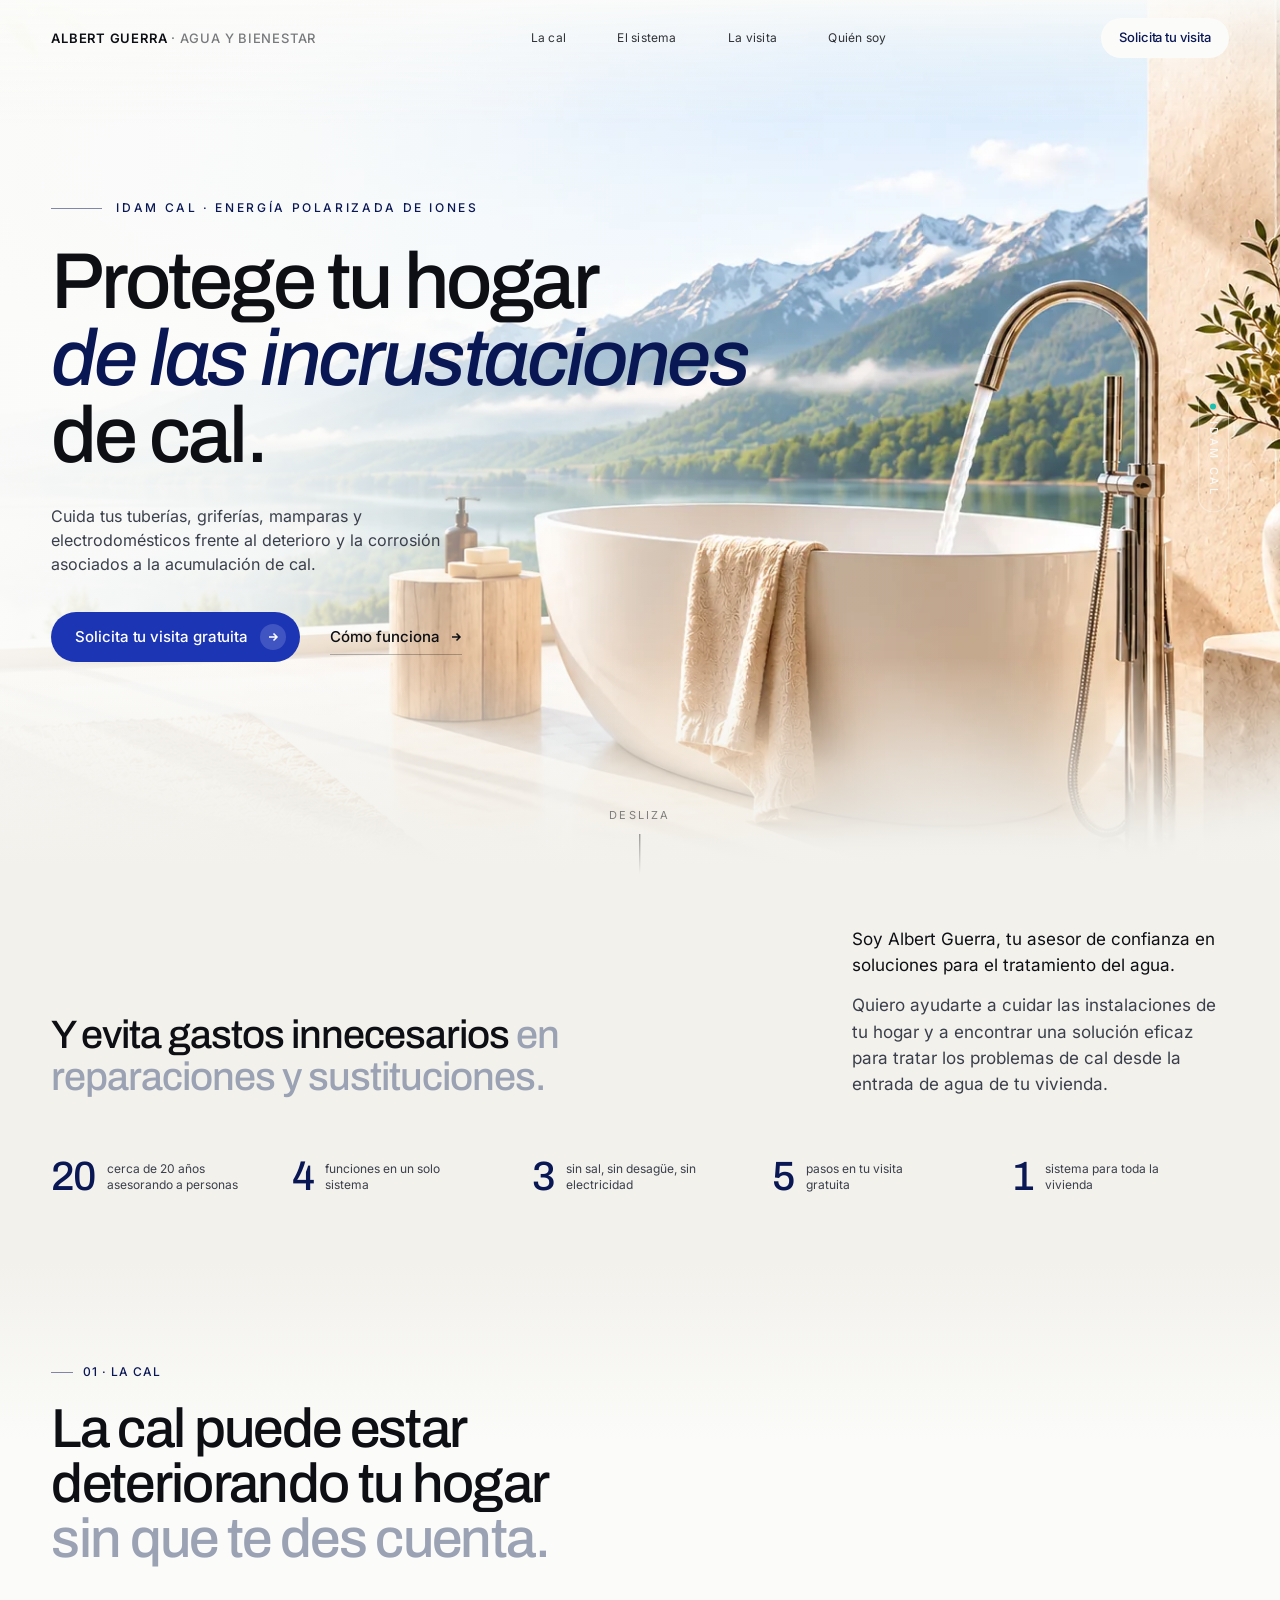
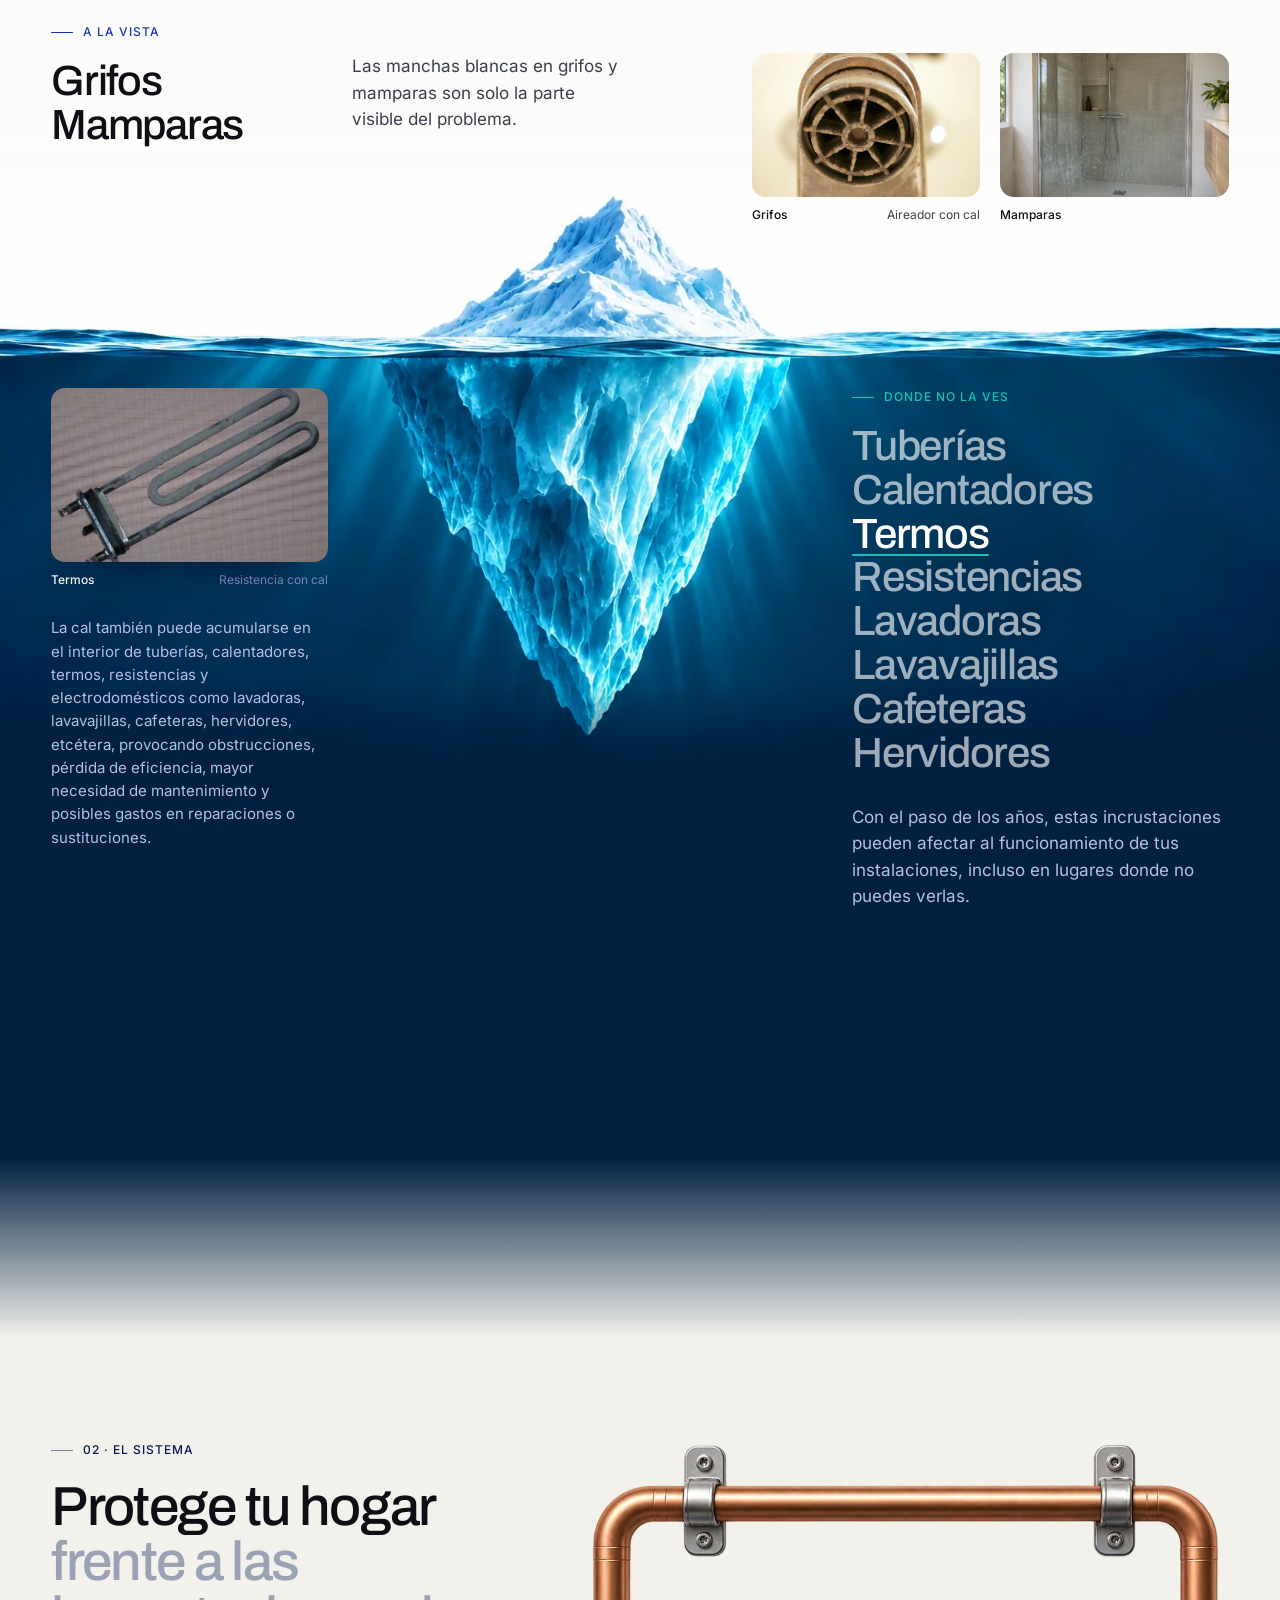
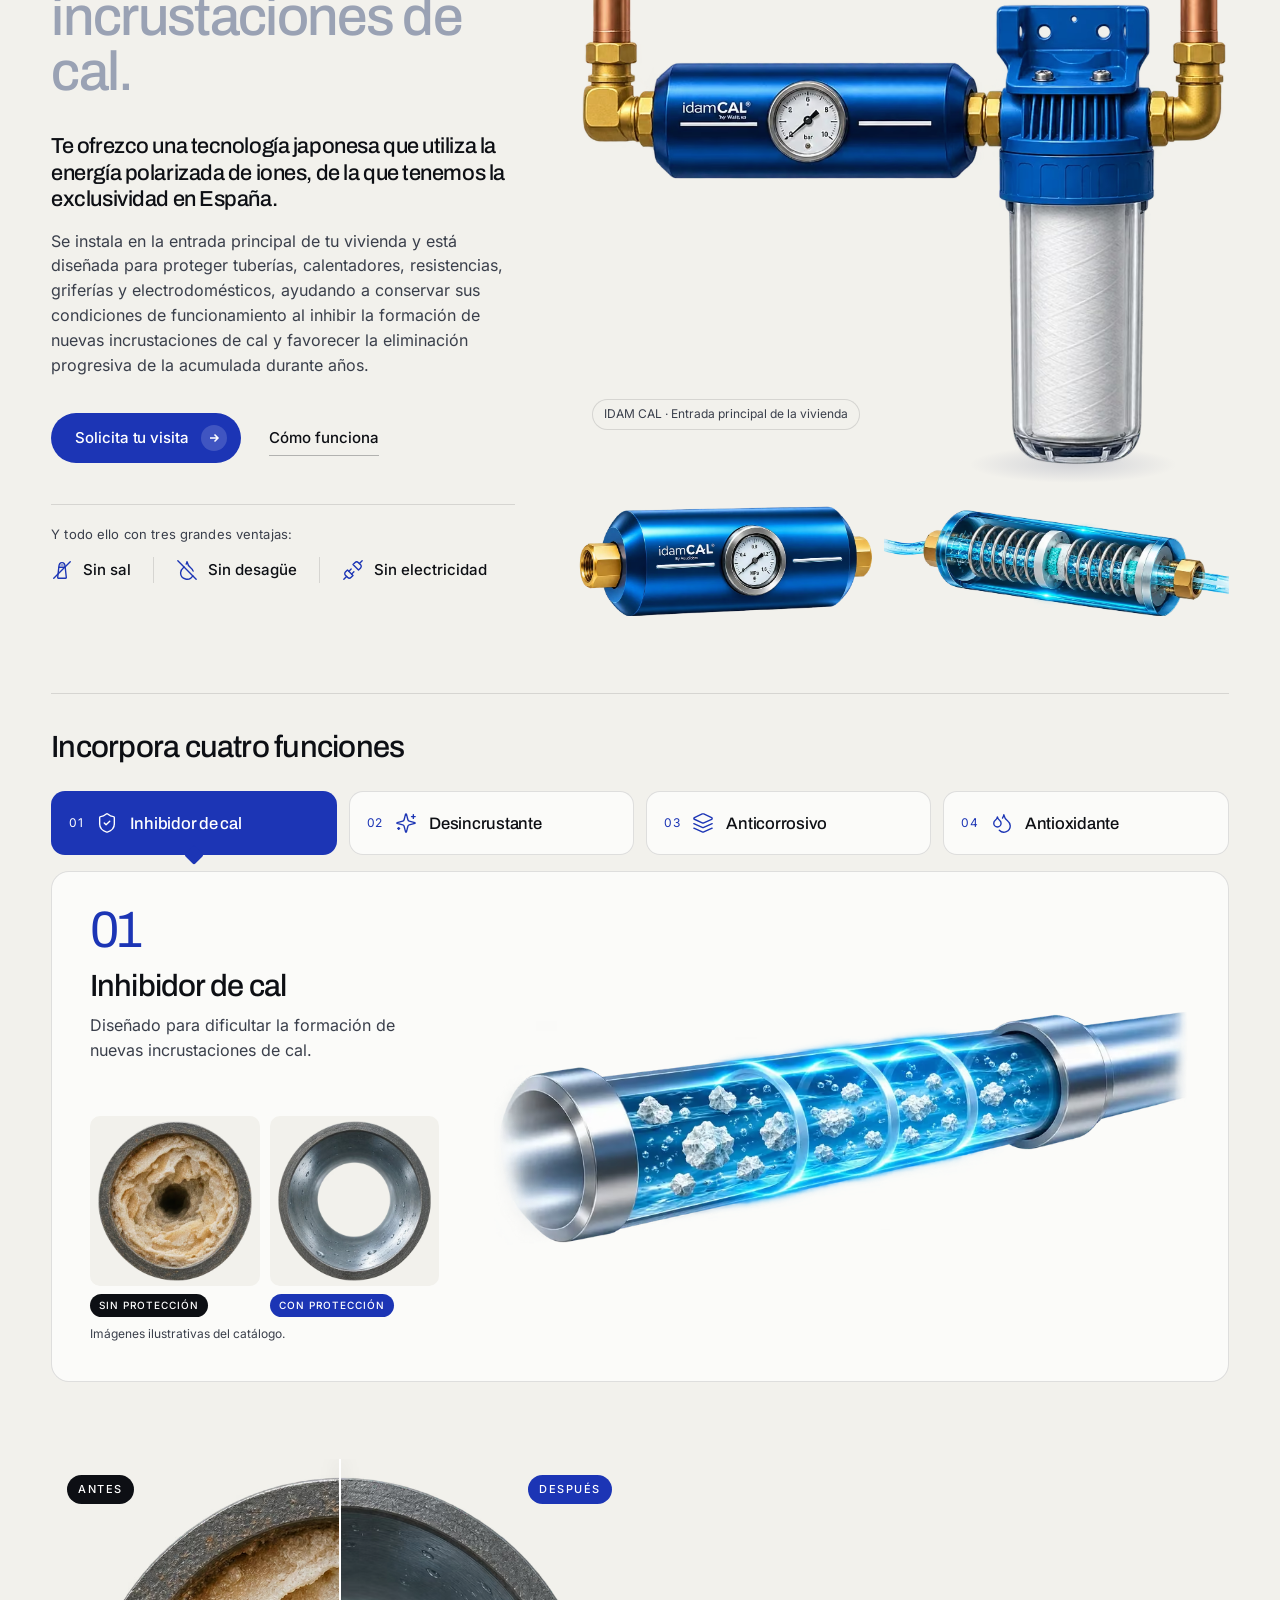
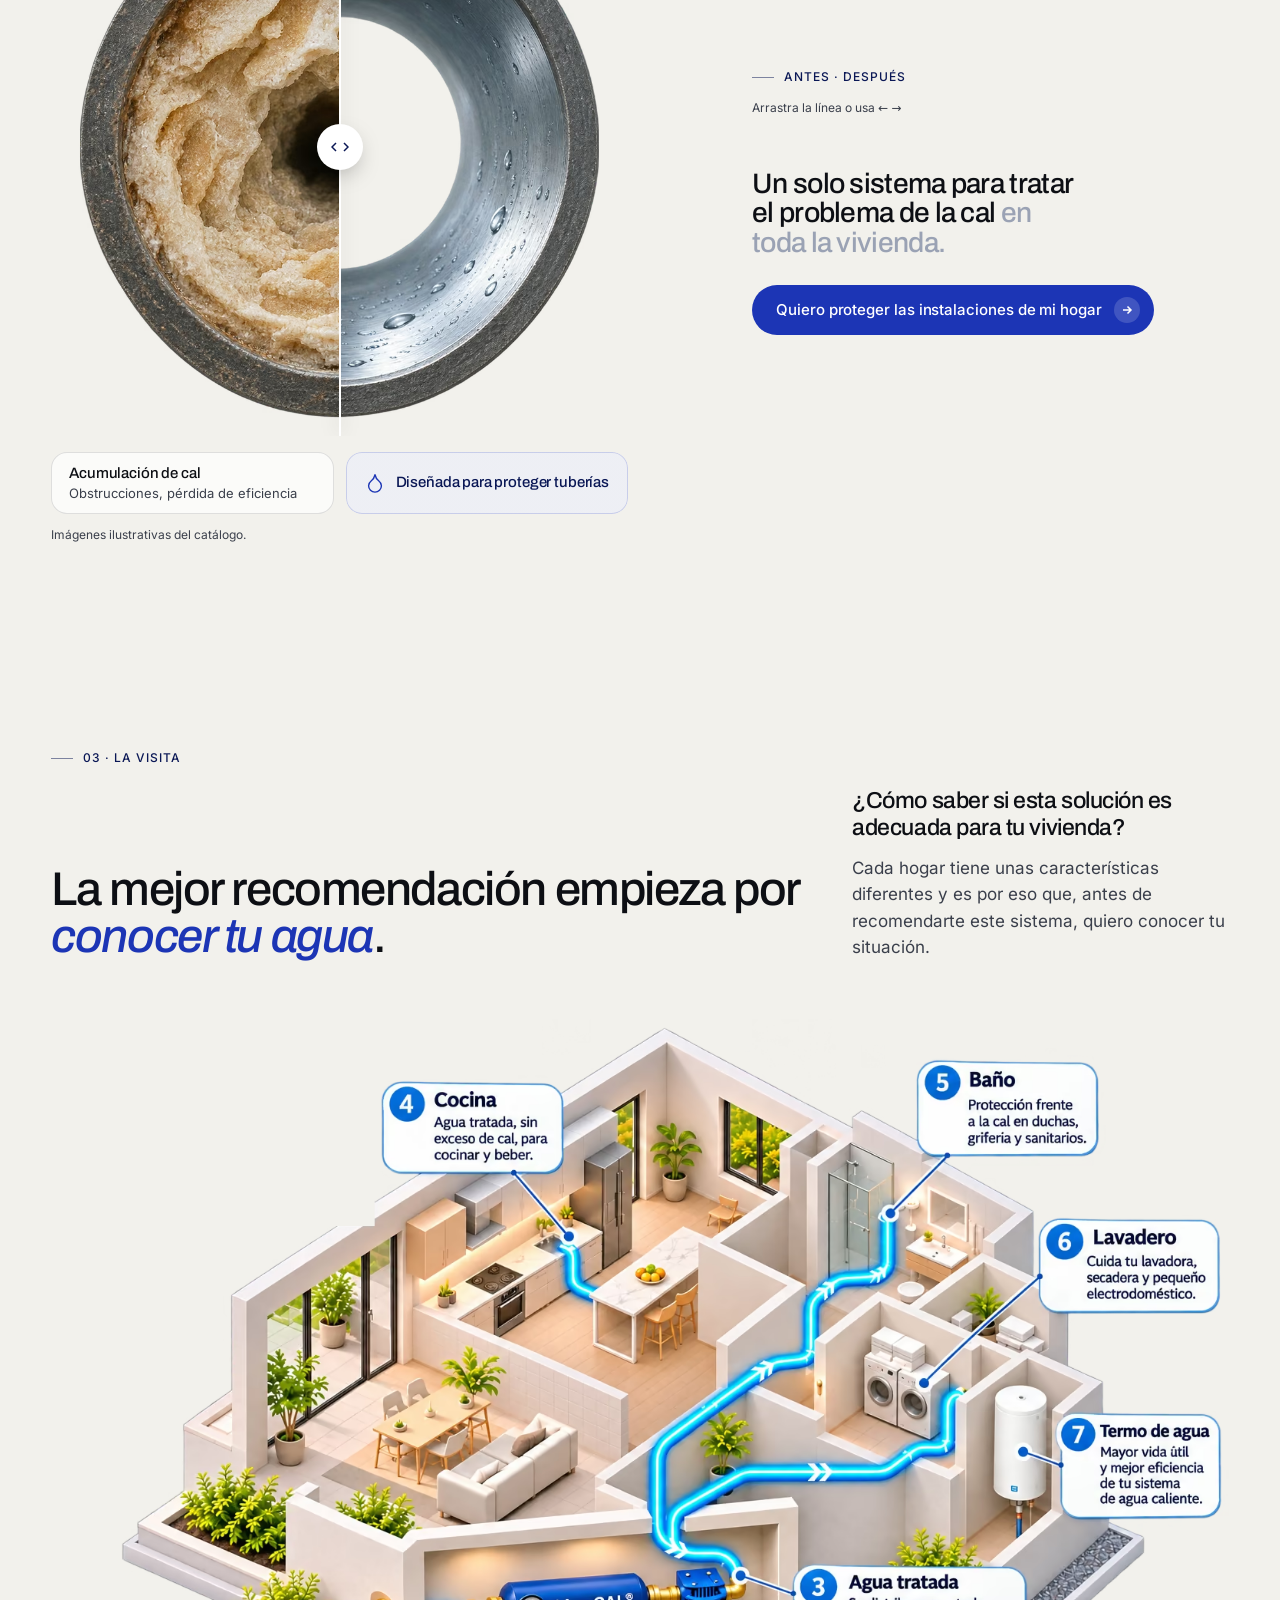
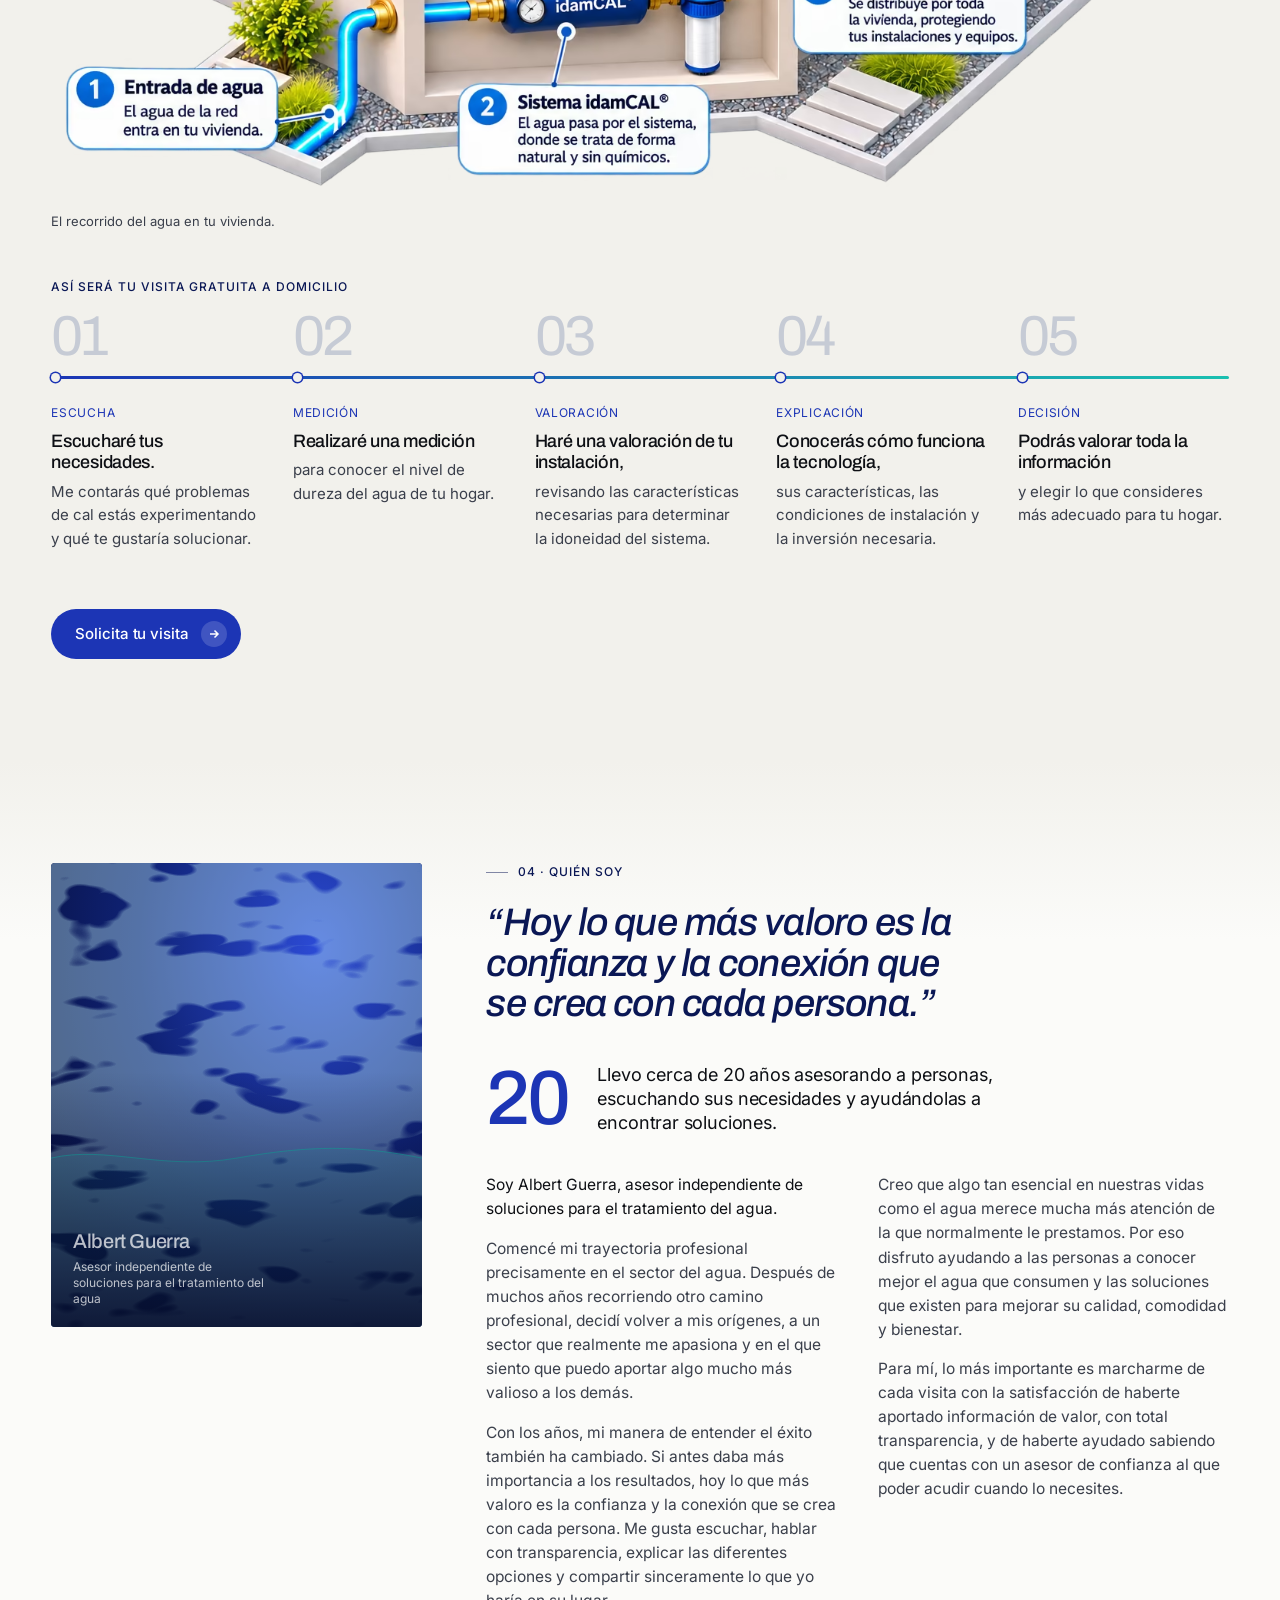
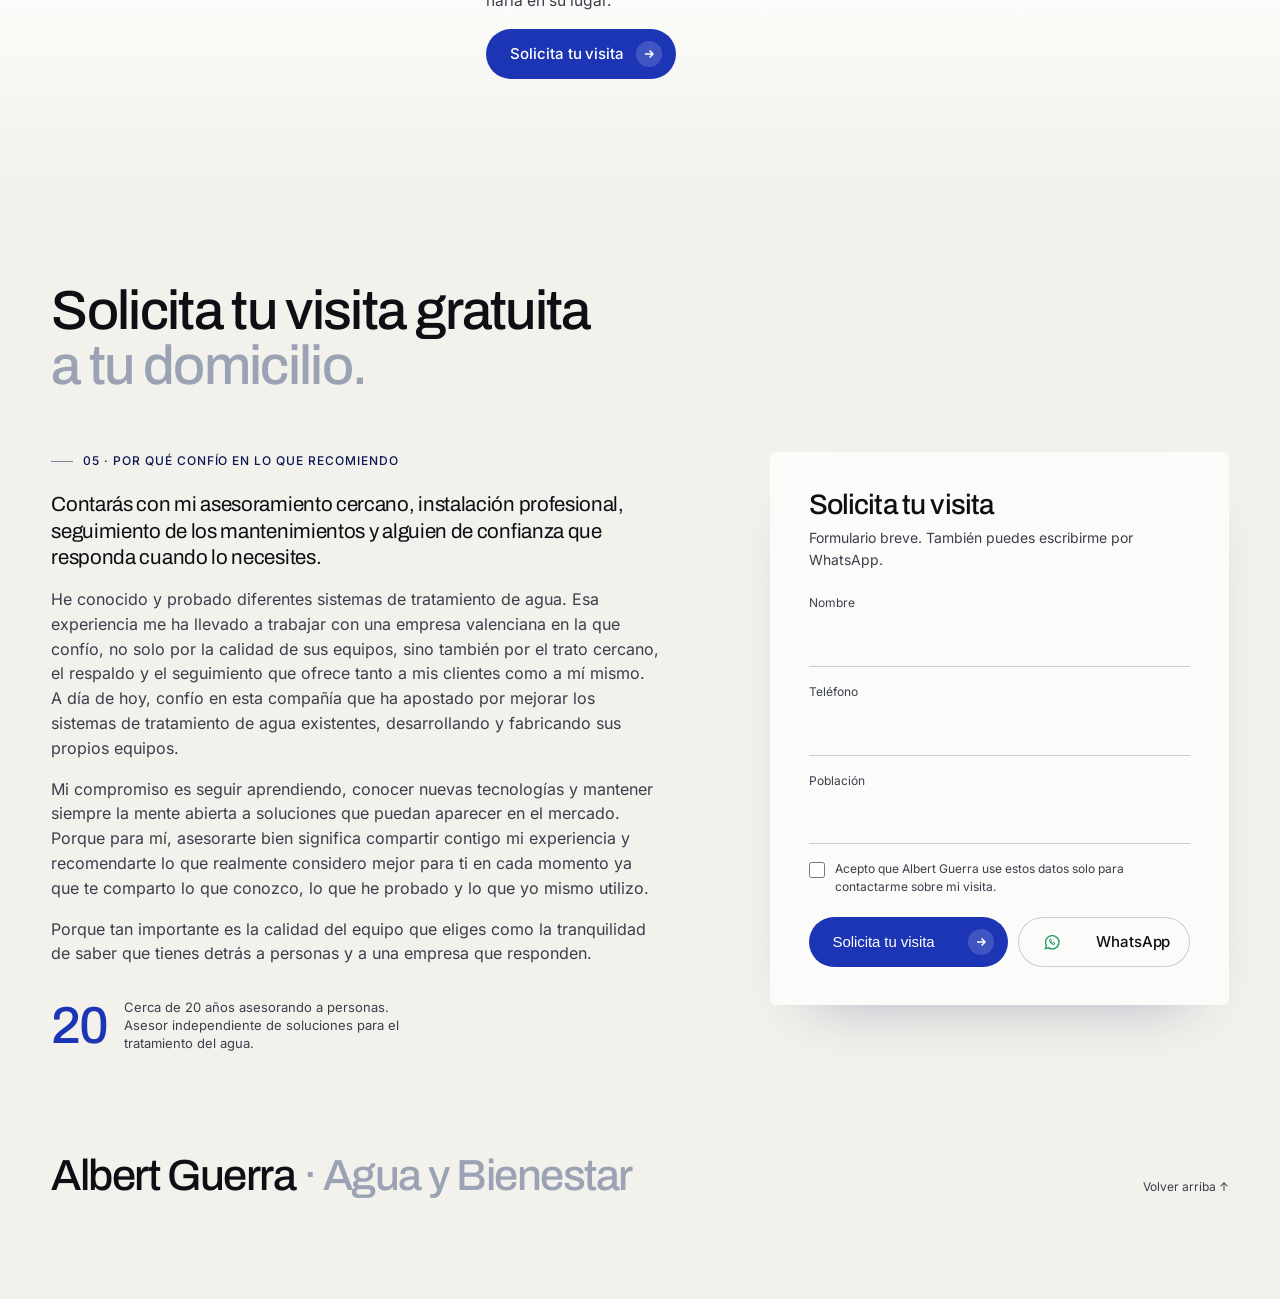
==== index.html @ 9a0192fc "la visita: corte isometrico de la vivienda a todo el ancho con los siete rotulos del sistema; el tit" ====
<!doctype html>
<html lang="es">
<head>
<meta name="robots" content="noindex, nofollow">
<meta charset="utf-8">
<meta name="viewport" content="width=device-width, initial-scale=1">
<title>Albert Guerra · Agua y Bienestar — Protege tu hogar de la cal</title>
<meta name="description" content="Protege tu hogar de las incrustaciones de cal y evita gastos innecesarios en reparaciones y sustituciones. Solicita tu visita gratuita a domicilio.">
<!--
  IMÁGENES DE REFERENCIA — NO SON FOTOS DEL CLIENTE (ver NOTAS.md)
  assets/hero.jpg ............ paisaje alpino de referencia
  assets/tuberia-antes.jpg ... foto real de dominio público (corte de tubería con cal)
  assets/tuberia-despues.jpg . la misma foto retocada: es una recreación, no un resultado medido
  assets/grifo.jpg ........... foto real de referencia (aireador con cal)
  assets/termo.jpg ........... foto real de referencia (resistencia con cal)
  assets/mampara.jpg ......... imagen generada; se usa pequeña
  Sustituir por fotos del catálogo / del cliente antes de publicar.
-->
<script>document.documentElement.classList.add('js')</script>
<style>
@font-face{font-family:'Archivo';font-style:normal;font-weight:100 900;font-display:swap;src:url([data-uri]) format('woff2')}
@font-face{font-family:'Archivo';font-style:italic;font-weight:100 900;font-display:swap;src:url([data-uri]) format('woff2')}
@font-face{font-family:'Inter';font-style:normal;font-weight:100 900;font-display:swap;src:url([data-uri]) format('woff2')}


</style>
<style>
:root{
  --paper:#F2F1EC; --paper-2:#E8E7E1; --white:#FBFBF9;
  --ink:#0D0F14; --ink-2:#3A3F4B;
  --grey:#9AA2B4; --grey-2:#C6CBD5; --line:rgba(13,15,20,.12); --line-d:rgba(255,255,255,.14);
  --blue:#1C35B5; --blue-deep:#0A1755;
  --teal:#1BC0B0;
  --display:"Archivo",ui-sans-serif,system-ui,Arial,sans-serif;
  --pad:clamp(20px,4vw,56px);
  --sec:clamp(72px,8vw,120px);
  --fs-h2:clamp(34px,4.3vw,62px);
  --ease:cubic-bezier(.2,.7,.1,1);
}
*,*::before,*::after{box-sizing:border-box}
html{-webkit-text-size-adjust:100%;scroll-behavior:smooth}
body{margin:0;background:var(--paper);color:var(--ink);font:400 17px/1.55 "Inter",ui-sans-serif,system-ui,-apple-system,"Segoe UI",Roboto,Arial,sans-serif;-webkit-font-smoothing:antialiased;overflow-x:clip}
img,svg{display:block;max-width:100%}
a{color:inherit;text-decoration:none}
p{margin:0}
figure{margin:0}
h1,h2,h3{margin:0;font-weight:500;letter-spacing:-.035em;line-height:.92}
ul,ol{margin:0;padding:0;list-style:none}
.wrap{max-width:1360px;margin:0 auto;padding:0 var(--pad)}
.mute{color:var(--grey)}
.eyebrow{display:flex;align-items:center;gap:10px;font-size:12px;font-weight:500;letter-spacing:.08em;text-transform:uppercase;color:var(--ink-2)}
.eyebrow::before{content:"";width:22px;height:1px;background:currentColor}
.micro{font-size:12px;line-height:1.4;letter-spacing:.01em;color:var(--ink-2)}
:focus-visible{outline:2px solid var(--teal);outline-offset:3px}

/* buttons */
.btn{display:inline-flex;align-items:center;gap:12px;min-height:50px;padding:12px 14px 12px 24px;border-radius:999px;background:var(--blue);color:#fff;font-size:15px;font-weight:500;line-height:1.2;letter-spacing:-.005em;border:0;cursor:pointer;transition:background .3s var(--ease),color .3s var(--ease),transform .3s var(--ease)}
.btn:hover{background:var(--blue-deep)}
.btn .arr{flex:none;display:grid;place-items:center;width:26px;height:26px;border-radius:50%;background:rgba(255,255,255,.16);transition:transform .3s var(--ease)}
.btn:hover .arr{transform:translateX(3px)}
.btn--ghost{background:transparent;color:var(--ink);box-shadow:inset 0 0 0 1px var(--line);padding-right:24px}
.btn--ghost:hover{background:var(--white)}
.btn--light{background:var(--white);color:var(--blue-deep)}
.btn--light:hover{background:#fff}
.btn--light .arr{background:rgba(10,23,85,.08)}

/* nav: transparente sobre la foto, crema al hacer scroll */
.nav{position:fixed;inset:0 0 auto;z-index:30;color:var(--ink);transition:background .4s var(--ease),color .4s var(--ease),box-shadow .4s var(--ease)}
.nav::before{content:"";position:absolute;inset:0 0 -48px;background:linear-gradient(rgba(251,251,249,.92),rgba(251,251,249,0));pointer-events:none;transition:opacity .4s}
.nav .wrap{position:relative;display:flex;align-items:center;justify-content:space-between;gap:24px;height:76px}
.brand{font-size:13px;font-weight:600;letter-spacing:.06em;text-transform:uppercase;white-space:nowrap}
.brand span{color:rgba(13,15,20,.55);font-weight:500}
.nav ul{display:flex;gap:clamp(20px,4vw,56px);font-size:12px;letter-spacing:.02em}
.nav ul a{opacity:.85;transition:opacity .2s}
.nav ul a:hover{opacity:1}
.nav .btn{min-height:40px;padding:8px 18px;font-size:13px;background:var(--white);color:var(--blue-deep)}
.nav.solid{background:rgba(242,241,236,.86);-webkit-backdrop-filter:blur(14px);backdrop-filter:blur(14px);color:var(--ink);box-shadow:0 1px 0 var(--line)}
.nav.solid::before{opacity:0}
.nav.solid .brand,.nav.solid ul{text-shadow:none}
.nav.solid .brand span{color:var(--grey)}
.nav.solid .btn{background:var(--blue);color:#fff}
.nav.solid .btn:hover{background:var(--blue-deep)}

/* reveal: solo con JS, sin JS todo visible */
.js .rv{opacity:0;transform:translateY(28px);transition:opacity 1s var(--ease),transform 1.1s var(--ease)}
.js .rv.in{opacity:1;transform:none}
.rv.d1{transition-delay:.08s}.rv.d2{transition-delay:.16s}.rv.d3{transition-delay:.24s}.rv.d4{transition-delay:.32s}

/* ============ HERO ============ */
.hero{position:relative;isolation:isolate;overflow:hidden;min-height:max(640px,100svh);display:grid;align-items:center;color:var(--ink);background:var(--paper)}
.hero-bg{position:absolute;inset:0;z-index:-2}
.hero-bg img{width:100%;height:100%;object-fit:cover;object-position:68% 52%}
.hero::before{content:"";position:absolute;inset:0;z-index:-1;background:linear-gradient(96deg,rgba(251,251,249,.95) 0%,rgba(251,251,249,.84) 22%,rgba(251,251,249,.42) 42%,rgba(251,251,249,.04) 60%,rgba(251,251,249,0) 100%)}.hero::after{content:"";position:absolute;left:0;right:0;bottom:-1px;height:clamp(150px,27vh,320px);background:linear-gradient(to bottom,rgba(242,241,236,0) 0%,rgba(242,241,236,.6) 44%,var(--paper) 86%);z-index:-1;pointer-events:none}
.hero-in{width:100%;max-width:1360px;margin:0 auto;padding:132px var(--pad) clamp(120px,19vh,200px);display:grid;justify-items:start;text-align:left;position:relative}
.hero-eyebrow{display:flex;align-items:center;gap:14px;font-size:12px;font-weight:500;letter-spacing:.22em;text-transform:uppercase;color:var(--blue-deep);margin-bottom:clamp(18px,3vh,28px)}.hero-eyebrow .rule{display:block;width:clamp(32px,4vw,56px);height:1px;background:currentColor;opacity:.5}
.hero h1{font-family:var(--display);font-weight:500;font-size:clamp(2.6rem,6.2vw,6rem);font-size:clamp(2.6rem,min(6.2vw,11svh),6rem);line-height:.97;letter-spacing:-.035em;max-width:min(760px,56vw)}
.hero h1 span{display:block}
.hero h1 .it{font-style:italic;color:var(--blue-deep)}
.hero-sub{max-width:42ch;margin-top:clamp(20px,3.2vh,30px);font-size:clamp(16px,1.2vw,19px);line-height:1.5;color:var(--ink-2)}
.hero-cta{display:flex;flex-wrap:wrap;align-items:center;gap:14px 30px;margin-top:clamp(26px,4vh,38px)}
.lnk{display:inline-flex;align-items:center;gap:10px;font-size:15px;font-weight:500;padding:6px 0;color:var(--ink);border-bottom:1px solid rgba(13,15,20,.28);transition:border-color .3s,gap .3s var(--ease)}
.lnk:hover{border-color:var(--ink);gap:14px}
.seal{position:absolute;right:var(--pad);top:50%;transform:translateY(-50%);writing-mode:vertical-rl;display:flex;align-items:center;gap:12px;padding:16px 7px;border-radius:999px;box-shadow:inset 0 0 0 1px rgba(251,251,249,.42);font-size:11px;font-weight:500;letter-spacing:.24em;text-transform:uppercase;color:rgba(251,251,249,.9)}
.seal i{width:6px;height:6px;border-radius:50%;background:var(--teal)}
.cue{position:absolute;left:50%;bottom:26px;transform:translateX(-50%);display:grid;justify-items:center;gap:10px;font-size:11px;letter-spacing:.2em;text-transform:uppercase;color:rgba(13,15,20,.5);z-index:1}
.cue i{display:block;width:1px;height:40px;background:linear-gradient(rgba(13,15,20,.55),rgba(13,15,20,0));transform-origin:top;animation:cue 2.6s var(--ease) infinite}
@keyframes cue{0%{transform:scaleY(0)}50%{transform:scaleY(1)}100%{transform:scaleY(1);opacity:0}}

/* ============ BAJO EL HERO ============ */
.sec{padding:var(--sec) 0;position:relative}
.sec h2,.sec h3,.berg h2,.band .big{font-family:var(--display)}
.sec h2,.berg h2{font-size:var(--fs-h2);line-height:1;letter-spacing:-.03em;max-width:17ch}
.sec h2 .mute,.berg h2 .mute{color:var(--grey)}
.head{display:grid;grid-template-columns:repeat(12,minmax(0,1fr));gap:20px 24px;align-items:end;margin-bottom:clamp(40px,4.6vw,68px)}
.head .eyebrow{grid-column:1/-1}
.head h2{grid-column:1/span 7}
.head .aside{grid-column:9/span 4;display:grid;gap:14px;color:var(--ink-2)}
.eyebrow{color:var(--blue-deep)}
.eyebrow::before{opacity:.5}
/* fundido claro: papel → blanco → papel, sin cortes */
.lift{--f:clamp(120px,14vw,220px);background:linear-gradient(to bottom,var(--paper) 0,var(--white) var(--f),var(--white) calc(100% - var(--f)),var(--paper) 100%)}

/* banda tras el hero */
.band{padding:clamp(16px,2vw,32px) 0 clamp(48px,5vw,80px)}
.band-grid{display:grid;grid-template-columns:repeat(12,minmax(0,1fr));gap:24px;align-items:end}
.band .big{grid-column:1/span 7;font-size:clamp(28px,3.1vw,44px);line-height:1.06;letter-spacing:-.025em;font-weight:500}
.band .big .mute{color:var(--grey)}
.band .side{grid-column:9/span 4;display:grid;gap:14px;color:var(--ink-2)}
.band .side p:first-child{color:var(--ink)}
.figs{display:grid;grid-template-columns:repeat(5,minmax(0,1fr));gap:24px;margin-top:clamp(40px,4.6vw,68px)}
.figs li{display:flex;align-items:center;gap:12px}
.figs b{font-family:var(--display);font-size:clamp(34px,3.2vw,46px);font-weight:500;letter-spacing:-.04em;line-height:1;color:var(--blue-deep)}
.figs span{font-size:12px;line-height:1.35;max-width:11em;color:var(--ink-2)}

/* 01 · la cal — iceberg.
   La imagen se ancla al principio de .wet por su propia línea de agua (36,88 % del alto del archivo,
   medido) con translateY: el agua del archivo y el paso seco→sumergido son siempre la misma línea.
   En escritorio las filas 4fr/6fr (alto indefinido: el grid conserva la proporción) ponen ese paso
   al 40 % del bloque sea cual sea el contenido. */
.berg{--abyss:#012041;--f:clamp(120px,14vw,220px);--sea:url([data-uri]);--sea-m:url([data-uri]);
  --ar:1672/941;--wl:-36.88%;--tip:10.7cqw;--depth:31.2cqw;
  position:relative;overflow:hidden;container-type:inline-size;display:grid;grid-template-rows:4fr 6fr;
  background:linear-gradient(to bottom,var(--paper) 0,var(--white) var(--f))}
/* el blanco del archivo (254,254,254) se funde con el blanco de la página por arriba; su fondo, con --abyss por abajo */
.sea{position:absolute;left:0;right:0;top:0;aspect-ratio:var(--ar);transform:translateY(var(--wl));pointer-events:none;
  background:var(--sea) 50% 50%/100% 100% no-repeat;
  -webkit-mask-image:linear-gradient(to bottom,transparent 0,black 24%,black 86%,transparent 100%);
  mask-image:linear-gradient(to bottom,transparent 0,black 24%,black 86%,transparent 100%)}
/* .dry sin fondo y por encima: el hielo asoma detrás del texto, nunca encima */
.dry{position:relative;z-index:1;padding:var(--sec) 0 clamp(32px,3vw,48px)}
.wet{position:relative;padding:clamp(48px,4.4vw,72px) 0 calc(var(--f) + 16px);color:#fff;
  background:linear-gradient(to bottom,var(--abyss) calc(100% - var(--f)),var(--paper) 100%)}
.wet-grid{position:relative}
.dry-grid,.wet-grid{display:grid;grid-template-columns:repeat(12,minmax(0,1fr));column-gap:24px;align-items:start}
.dry-grid .eyebrow{grid-column:1/-1}
.dry-grid h2{grid-column:1/span 8;margin:20px 0 clamp(40px,4.4vw,64px)}
.ice-label{display:flex;align-items:center;gap:10px;margin-bottom:18px;font-size:12px;font-weight:500;letter-spacing:.08em;text-transform:uppercase;color:var(--blue)}
.ice-label::before{content:"";width:22px;height:1px;background:currentColor}
.wet .ice-label{color:var(--teal)}
.words{font-family:var(--display);font-size:clamp(30px,3.3vw,48px);font-weight:500;letter-spacing:-.03em;line-height:1.04}
.seen{grid-column:1/span 3}
/* el párrafo queda sobre la punta: reserva su alto para que el hielo no lo toque */
.seen-note{grid-column:4/span 3;padding-top:30px;margin-bottom:calc(var(--tip) + 24px);color:var(--ink-2);max-width:22em}
.cards{grid-column:8/span 5;display:grid;grid-template-columns:1fr 1fr;gap:20px;padding-top:30px}
.card .ph{position:relative;overflow:hidden;border-radius:14px;aspect-ratio:27/17;background:var(--paper)}
.card .ph img{width:100%;height:100%;object-fit:cover}
.cap{display:flex;justify-content:space-between;gap:12px;margin-top:10px;font-size:12px;line-height:1.35;color:var(--ink-2)}
.cap b{font-weight:500;color:var(--ink)}
.grifo img{object-position:50% 58%}
.mampara img{object-position:38% 62%}
.termo img{object-position:50% 50%}
.deep{grid-column:9/span 4;grid-row:1}
.deep .words{color:#fff}
.wet .note{margin-top:28px;color:#B6BFE3;max-width:26em}
.under{grid-column:1/span 3;grid-row:1;display:grid;gap:28px}
.wet .card .ph{background:var(--abyss);box-shadow:0 24px 48px -28px rgba(0,0,0,.6)}
.wet .cap{color:#7F8DC4}
.wet .cap b{color:#fff}
.wet .body{color:#B6BFE3;font-size:15px}
/* selector de aparatos: misma caja que la lista anterior; la marca es subrayado + blanco, nunca cambia el alto */
.pick{display:flex;flex-direction:column;align-items:flex-start}
.pick button{font:inherit;letter-spacing:inherit;line-height:inherit;color:rgba(255,255,255,.62);background:none;border:0;padding:0;margin:0;cursor:pointer;
  text-align:left;border-radius:4px;-webkit-tap-highlight-color:transparent;
  text-decoration:underline 2px transparent;text-underline-offset:.14em;transition:color .2s,text-decoration-color .2s}
.pick button:hover{color:rgba(255,255,255,.84)}
.pick button[aria-pressed="true"]{color:#fff;text-decoration-color:var(--teal)}
.pick button:focus-visible{outline-offset:2px}
/* tarjeta del visor: la proporción la fija .ph; la foto entra con un fundido corto */
#visor .ph img{animation:visor .24s ease-out}
#visor .ph img[hidden]{display:none}
@keyframes visor{from{opacity:0}}
/* sin foto: la misma tarjeta, con el nombre y el aviso; ni relleno ni hueco gris */
.empty{position:absolute;inset:0;display:flex;flex-direction:column;justify-content:flex-end;gap:8px;padding:clamp(16px,1.6vw,22px);
  background:radial-gradient(120% 90% at 85% 0%,rgba(27,192,176,.16),transparent 60%),var(--abyss);
  box-shadow:inset 0 0 0 1px rgba(127,141,196,.28);border-radius:inherit}
.empty{animation:visor .24s ease-out}
.empty[hidden]{display:none}
.empty b{font-family:var(--display);font-weight:500;font-size:clamp(24px,2.2vw,32px);letter-spacing:-.03em;line-height:1;color:#fff}
.empty span{display:flex;align-items:center;gap:10px;font-size:12px;letter-spacing:.04em;color:#B6BFE3}
.empty span::before{content:"";width:22px;height:1px;background:var(--teal)}
.statement{grid-column:3/span 8;grid-row:2;justify-self:center;max-width:24em;margin-top:clamp(56px,6vw,96px);text-align:center;font-family:var(--display);font-size:clamp(24px,2.5vw,36px);line-height:1.12;letter-spacing:-.025em;font-weight:500}
.statement em{font-style:italic;color:#7F8DC4}

/* 02 · el sistema — en papel: el momento oscuro de la página es el agua de #cal.
   Manda la foto real de la instalación; el cilindro y el corte acompañan debajo, en la misma columna. */
.sys-intro{display:grid;grid-template-columns:minmax(0,5fr) minmax(0,7fr);grid-template-rows:1fr auto;column-gap:clamp(40px,5vw,80px);row-gap:clamp(28px,3vw,44px)}
.sys-copy{grid-column:1;grid-row:1/span 2;align-self:start}
.sys-intro h2{margin:20px 0 clamp(24px,2.6vw,36px)}
.sol .lead{font-family:var(--display);font-size:clamp(20px,1.7vw,24px);line-height:1.22;letter-spacing:-.02em;font-weight:500;max-width:30em}
.sol .lead2{color:var(--ink-2);max-width:38em;margin-top:16px;font-size:16px}
.sys-cta{display:flex;flex-wrap:wrap;align-items:center;gap:16px 28px;margin-top:clamp(28px,2.8vw,40px)}
.perks{margin-top:clamp(32px,3.2vw,48px);padding-top:20px;border-top:1px solid var(--line)}
.perks .micro{font-size:13px;color:var(--ink-2);margin-bottom:14px}
.adv{display:flex;flex-wrap:wrap}
.adv li{display:flex;align-items:center;gap:10px;padding:2px 22px;font-size:15px;font-weight:500;line-height:1.2;border-left:1px solid var(--line)}
.adv li:first-child{padding-left:0;border-left:0}
.adv svg{width:22px;height:22px;flex:none;color:var(--blue)}
.tag{display:inline-block;font-size:12px;padding:6px 12px;border-radius:999px;box-shadow:inset 0 0 0 1px var(--line);color:var(--ink-2)}

/* las fotos traen transparente de sobra: .crop enseña solo el contenido (medido en el alfa del archivo)
   y el <img> se escala y desplaza dentro; así la caja medible es el equipo visible */
.crop{position:relative;overflow:hidden}
.crop img{position:absolute;max-width:none;height:auto}
.instal{grid-column:2;grid-row:1;align-self:center;justify-self:end;position:relative;width:min(100%,660px)}
.instal .crop{aspect-ratio:1108/1069}
.instal img{width:100%;left:0;top:0;height:auto}
/* sombra de contacto blanda bajo el vaso del filtro: el conjunto se posa en el papel, sin borde ni tarjeta */
.instal::after{content:"";position:absolute;left:60%;right:8%;bottom:-2.5%;height:6%;border-radius:50%;background:radial-gradient(closest-side,rgba(10,23,85,.14),rgba(10,23,85,0));z-index:-1;pointer-events:none}
/* el rótulo va en el hueco libre bajo el cilindro, a la izquierda del filtro */
.instal figcaption{position:absolute;left:2%;bottom:6%}

/* dos imágenes sueltas, sin rótulo ni tarjeta: el cilindro y su corte flotan sobre el papel */
.piece{grid-row:2;align-self:end}
.cil{grid-column:2;justify-self:start;width:calc(46% - 6px)}
.cil .crop{aspect-ratio:956/360}
.cil img{width:104.6%;left:-4.29%;top:-55.6%}
.corte{grid-column:2;justify-self:end;width:calc(54% - 6px)}
/* caja = banda opaca del archivo (y 182–489 de 715): el corte entra completo, sin recortar las puntas */
.corte .crop{aspect-ratio:1000/307}
.corte img{width:100%;left:0;top:-59.28%}

/* cuatro funciones: chips que eligen y una tarjeta que la desarrolla.
   Los cuatro .act comparten celdas de la retícula de la tarjeta (copia arriba izquierda, imagen a la
   derecha): la caja siempre es la del mayor y el alto no cambia entre pestañas. */
.acts{margin-top:clamp(56px,6vw,88px);padding-top:clamp(28px,3vw,40px);border-top:1px solid var(--line)}
.acts-h{font-size:clamp(26px,2.4vw,36px);line-height:1;letter-spacing:-.025em;font-weight:500;margin-bottom:clamp(20px,2.2vw,28px)}
.chips{display:grid;grid-template-columns:repeat(4,minmax(0,1fr));gap:12px}
.chips button{position:relative;display:grid;grid-template-columns:auto auto 1fr;align-items:center;gap:12px;min-height:64px;padding:12px 18px;margin:0;
  border:0;border-radius:14px;background:var(--white);color:var(--ink);box-shadow:inset 0 0 0 1px var(--line);cursor:pointer;text-align:left;
  font:inherit;-webkit-tap-highlight-color:transparent;transition:background .2s,color .2s,box-shadow .2s}
.chips .n{font-size:12px;letter-spacing:.06em;color:var(--blue);transition:color .2s}
.chips svg{width:22px;height:22px;color:var(--blue);transition:color .2s}
.chips .t{font-family:var(--display);font-size:clamp(16px,1.3vw,18px);font-weight:500;letter-spacing:-.015em;line-height:1.1}
.chips button:hover{box-shadow:inset 0 0 0 1px rgba(28,53,181,.45)}
.chips button[aria-pressed="true"]{background:var(--blue);color:#fff;box-shadow:none}
.chips button[aria-pressed="true"] .n,.chips button[aria-pressed="true"] svg{color:#fff}
/* marca de forma, no solo de color: el elegido apunta con una muesca a su tarjeta */
.chips button[aria-pressed="true"]::after{content:"";position:absolute;left:50%;margin-left:-7px;bottom:-7px;width:14px;height:14px;background:var(--blue);transform:rotate(45deg);border-radius:2px}
.act-card{display:grid;grid-template-columns:minmax(0,4fr) minmax(0,8fr);grid-template-rows:1fr auto;column-gap:clamp(32px,4vw,64px);row-gap:28px;margin-top:16px;
  padding:clamp(28px,3vw,44px);border-radius:18px;background:var(--white);box-shadow:inset 0 0 0 1px var(--line)}
.act{display:contents}
.act-copy{grid-column:1;grid-row:1;display:grid;gap:12px;align-content:start}
.act-copy .n{font-family:var(--display);font-size:clamp(44px,4vw,60px);font-weight:400;letter-spacing:-.05em;line-height:.8;color:var(--blue)}
.act-copy h4{margin:8px 0 0;font-family:var(--display);font-size:clamp(26px,2.4vw,36px);line-height:1;letter-spacing:-.025em;font-weight:500}
.act-copy p{color:var(--ink-2);font-size:16px;max-width:26em}
.act-img{grid-column:2;grid-row:1/span 2;align-self:center;aspect-ratio:1008/340}
.act-img img{width:100%;height:100%;object-fit:contain}
/* con JS solo se ve la elegida; las otras guardan su caja (visibility) y la elegida entra con fundido */
.js .act:not(.on) > *{visibility:hidden}
.js .act.on > *{animation:actin .24s ease-out}
@keyframes actin{from{opacity:0}}
html:not(.js) .act-card{grid-template-rows:none}
html:not(.js) .act-copy,html:not(.js) .act-img{grid-row:auto}
html:not(.js) .mini{grid-row:auto;grid-column:1/-1}
.mini{grid-column:1;grid-row:2;align-self:end;max-width:400px}
.mini-pair{display:grid;grid-template-columns:1fr 1fr;gap:10px}
.mini-it{display:grid;gap:8px;justify-items:start}
.mini-ph{position:relative;overflow:hidden;width:100%;border-radius:10px;aspect-ratio:1/1;background:var(--paper)}
.mini-ph img{width:100%;height:100%;object-fit:cover}
.mini-tag{padding:4px 9px;border-radius:999px;background:var(--ink);color:#fff;font-size:10px;font-weight:500;letter-spacing:.1em;text-transform:uppercase}
.mini-tag.on{background:var(--blue)}
.mini figcaption{margin-top:8px;font-size:12px;color:var(--ink-2)}

.sys-foot{display:grid;grid-template-columns:repeat(12,minmax(0,1fr));grid-template-rows:auto auto;gap:clamp(36px,4vw,56px) 24px;margin-top:clamp(56px,6vw,96px)}
.ba{grid-column:1/span 6;grid-row:1/span 2;align-self:center}
.ba-text{grid-column:8/span 5;grid-row:1;align-self:end;display:grid;gap:12px}
.one{grid-column:8/span 5;grid-row:2;align-self:start}
.ba-text .hint{font-size:12px;color:var(--ink-2)}
/* cuadrado como las fotos: object-fit no recorta nada. Sin fondo: alrededor del tubo y por su hueco se ve el papel */
.ba-frame{--p:50%;position:relative;aspect-ratio:1/1;overflow:hidden;border-radius:4px;background:transparent;touch-action:pan-y;user-select:none;-webkit-user-select:none}
.ba-pills{display:grid;grid-template-columns:1fr 1fr;gap:12px;margin-top:16px}
.ba-pills li{display:grid;grid-template-columns:1fr;align-content:center;gap:2px;padding:12px 18px;border-radius:16px;background:var(--white);box-shadow:inset 0 0 0 1px var(--line);font-size:13px;line-height:1.3;color:var(--ink-2)}
.ba-pills b{font-family:var(--display);font-size:15px;font-weight:500;letter-spacing:-.01em;color:var(--ink)}
.ba-pills .pill-after{grid-template-columns:auto 1fr;align-items:center;column-gap:10px;background:linear-gradient(rgba(28,53,181,.06),rgba(28,53,181,.06)),var(--white);box-shadow:inset 0 0 0 1px rgba(28,53,181,.18)}
.ba-pills .pill-after b{color:var(--blue-deep)}
.ba-pills svg{width:22px;height:22px;color:var(--blue)}
.ba-frame img{position:absolute;inset:0;width:100%;height:100%;object-fit:cover;object-position:50% 50%;pointer-events:none}
.ba-before,.ba-handle,.ba-range,.t-before{display:none}
.js .ba-before{display:block;clip-path:inset(0 calc(100% - var(--p)) 0 0)}
.js .ba-handle{display:block;position:absolute;top:0;bottom:0;left:var(--p);width:2px;margin-left:-1px;background:#fff;box-shadow:0 0 18px rgba(0,0,0,.25);pointer-events:none}
.ba-knob{position:absolute;top:50%;left:50%;display:grid;place-items:center;width:46px;height:46px;margin:-23px 0 0 -23px;border-radius:50%;background:#fff;color:var(--blue-deep);box-shadow:0 8px 24px -8px rgba(0,0,0,.4);transition:transform .3s var(--ease)}
.js .ba-range{display:block;position:absolute;inset:0;width:100%;height:100%;margin:0;opacity:0;cursor:ew-resize;-webkit-appearance:none;appearance:none}
.ba-frame:has(.ba-range:focus-visible){outline:2px solid var(--teal);outline-offset:4px}
.ba-frame:has(.ba-range:focus-visible) .ba-knob,.ba-frame:hover .ba-knob{transform:scale(1.08)}
.ba-tag{position:absolute;top:16px;z-index:1;padding:6px 11px;border-radius:999px;background:var(--ink);color:#fff;font-size:11px;font-weight:500;letter-spacing:.14em;text-transform:uppercase;pointer-events:none}
.js .t-before{display:block;left:16px}
.t-after{right:16px;background:var(--blue)}
.ba figcaption{margin-top:12px;font-size:12px;color:var(--ink-2)}

.one{display:grid;gap:20px;justify-items:start}
.one h3{font-size:clamp(24px,2.2vw,32px);line-height:1.05;letter-spacing:-.025em;font-weight:500;max-width:20ch}
.one .btn{margin-top:8px}

/* 03 · la visita */
.proc .aside .big{font-family:var(--display);font-size:clamp(20px,1.8vw,26px);line-height:1.15;letter-spacing:-.02em;font-weight:500;color:var(--ink)}
.proc .head h2{grid-column:1/span 8;max-width:none;font-size:clamp(34px,3.7vw,54px)}
.proc h2 .ac{font-style:italic;color:var(--blue)}
.mapa{margin:clamp(48px,4vw,64px) 0 0}
.mapa img{display:block;width:100%;height:auto}
.mapa-pie{margin-top:12px;max-width:42ch;font-size:13px;line-height:1.4;color:var(--ink-2)}
.mapa-lista{display:none}
.proc h3.k{margin-top:clamp(48px,4vw,64px);font-family:inherit;font-size:12px;letter-spacing:.08em;text-transform:uppercase;font-weight:500;color:var(--blue-deep);margin-bottom:22px}
.strip{position:relative;display:grid;grid-template-columns:repeat(5,minmax(0,1fr));gap:clamp(20px,2.4vw,40px)}
.strip::before,.strip::after{content:"";position:absolute;left:0;right:0;top:calc(clamp(48px,4.4vw,64px)*.8 + 18px);height:1px;background:var(--line)}
.strip::after{right:auto;width:0;height:3px;margin-top:-1px;border-radius:3px;background:linear-gradient(90deg,var(--blue),var(--teal));transition:width 2.6s var(--ease) .4s}
.strip.in::after,html:not(.js) .strip::after{width:100%}
.step{position:relative}
.step .num{display:block;font-family:var(--display);font-size:clamp(48px,4.4vw,64px);font-weight:400;letter-spacing:-.05em;line-height:.8;color:var(--grey-2);transition:color .6s}
.step:hover .num{color:var(--blue)}
.step .dot{display:block;width:9px;height:9px;border-radius:50%;background:var(--paper);box-shadow:0 0 0 1.5px var(--blue);margin:14px 0 22px;position:relative;z-index:1}
.step small{display:block;font-size:12px;letter-spacing:.06em;text-transform:uppercase;color:var(--blue);margin-bottom:8px}
.step p{font-size:15px;color:var(--ink-2)}
.step p b{display:block;font-family:var(--display);font-weight:500;color:var(--ink);font-size:clamp(18px,1.4vw,20px);line-height:1.2;letter-spacing:-.015em;margin-bottom:6px}
.proc .cta-row{margin-top:clamp(40px,4.6vw,64px);display:flex;flex-wrap:wrap;gap:16px;align-items:center}

/* 04 · albert */
.alb-grid{display:grid;grid-template-columns:minmax(0,4fr) minmax(0,8fr);gap:clamp(40px,5vw,88px);align-items:start}
.portrait{position:sticky;top:104px;aspect-ratio:4/5;border-radius:4px;overflow:hidden;background:var(--blue-deep);color:#fff}
.portrait svg{position:absolute;inset:0;width:100%;height:100%}
.portrait figcaption{position:absolute;left:22px;right:22px;bottom:20px;font-size:12px;line-height:1.35}
.portrait figcaption b{display:block;font-family:var(--display);font-size:20px;font-weight:500;letter-spacing:-.02em;margin-bottom:4px}
.portrait figcaption span{color:rgba(255,255,255,.72);max-width:16em;display:block}
.quote{font-family:var(--display);font-style:italic;font-weight:500;font-size:clamp(28px,3vw,44px);line-height:1.06;letter-spacing:-.02em;color:var(--blue-deep);margin:20px 0 clamp(28px,3vw,40px);max-width:22ch}
.quote::before{content:"“"}
.quote::after{content:"”"}
.twenty{display:flex;gap:clamp(18px,2.4vw,32px);align-items:center;margin-bottom:clamp(28px,3vw,40px)}
.twenty b{font-family:var(--display);font-size:clamp(64px,6vw,88px);font-weight:500;letter-spacing:-.05em;line-height:.8;color:var(--blue)}
.twenty p{font-size:clamp(17px,1.4vw,20px);line-height:1.35;letter-spacing:-.01em;max-width:26em}
.prose{columns:2 300px;column-gap:40px;color:var(--ink-2);font-size:15.5px}
.prose p{margin-bottom:1em;break-inside:avoid}
.prose p:first-child{color:var(--ink)}
.alb .btn{margin-top:16px}

/* 05 · cierre */
.close .head h2{grid-column:1/span 8}
.close-grid{display:grid;grid-template-columns:minmax(0,7fr) minmax(0,5fr);gap:clamp(40px,6vw,104px);align-items:start}
.why{display:grid;gap:16px;color:var(--ink-2);font-size:16px;max-width:38em;margin-top:20px}
.why p:first-child{color:var(--ink);font-family:var(--display);font-size:clamp(19px,1.6vw,23px);line-height:1.3;letter-spacing:-.015em}
.trust{display:flex;align-items:center;gap:18px;margin-top:32px}
.trust b{font-family:var(--display);font-size:52px;font-weight:500;letter-spacing:-.05em;line-height:.8;color:var(--blue)}
.trust span{font-size:13px;line-height:1.4;color:var(--ink-2);max-width:24em}
.form{position:sticky;top:104px;background:var(--white);color:var(--ink);border-radius:6px;padding:clamp(24px,3vw,40px);box-shadow:0 30px 60px -40px rgba(10,23,85,.35)}
.form h3{font-family:var(--display);font-size:clamp(24px,2.2vw,32px);letter-spacing:-.03em;line-height:1;margin-bottom:8px;font-weight:500}
.form>p{font-size:14px;color:var(--ink-2);margin-bottom:24px}
.field{display:grid;gap:6px;margin-bottom:16px}
.field label{font-size:12px;color:var(--ink-2)}
.field input{width:100%;height:48px;border:0;border-bottom:1px solid var(--grey-2);background:transparent;font:inherit;font-size:17px;color:var(--ink);padding:0;border-radius:0;transition:border-color .2s}
.field input:focus{outline:none;border-color:var(--blue)}
.check{display:flex;gap:10px;align-items:flex-start;font-size:12px;line-height:1.45;color:var(--ink-2);margin:6px 0 22px}
.check input{margin:2px 0 0;accent-color:var(--blue);width:16px;height:16px;flex:none}
.form .btns{display:flex;flex-wrap:wrap;gap:10px}
.form .btn{flex:1 1 auto;justify-content:space-between}
.btn--wa{background:transparent;color:var(--ink);box-shadow:inset 0 0 0 1px var(--grey-2);padding-right:20px}
.btn--wa:hover{background:var(--paper)}
.btn--wa svg{width:20px;height:20px;color:#1B9E5A}
.ok{display:none;padding:12px 0 0;font-size:15px;color:var(--blue)}
.form.sent .ok{display:block}
.foot{margin-top:clamp(72px,8vw,120px);display:flex;flex-wrap:wrap;justify-content:space-between;gap:16px;align-items:end}
.word{font-family:var(--display);font-size:clamp(26px,3.4vw,48px);font-weight:500;letter-spacing:-.035em;line-height:.95;color:var(--ink)}
.word span{color:var(--grey)}
.foot a{font-size:12px;color:var(--ink-2)}

/* ============ RESPONSIVE ============ */
@media (max-width:1080px){
  .nav ul{display:none}
}
@media (max-width:760px){
  .hero-bg img{object-position:64% 54%}
  .hero-in{padding:112px var(--pad) 140px}
  .hero h1{max-width:none}
  .hero::before{background:linear-gradient(to bottom,rgba(251,251,249,.96) 0%,rgba(251,251,249,.86) 34%,rgba(251,251,249,.45) 62%,rgba(251,251,249,.15) 100%)}
  .seal{position:static;transform:none;writing-mode:horizontal-tb;padding:7px 14px;margin-bottom:22px;font-size:10px;letter-spacing:.2em}
  .hero-cta{flex-direction:column;gap:18px}
}
@media (max-width:620px){
  .nav .btn{display:none}
}
/* pantallas muy anchas: el hielo crece con el ancho y la retícula no; la lista se aparta una columna */
@media (min-width:1600px){
  .deep{grid-column:10/span 3}
}
@media (max-width:1080px){
  .head h2,.head .aside,.close .head h2{grid-column:1/-1}
  .band .big,.band .side{grid-column:1/-1}
  .figs{grid-template-columns:repeat(3,minmax(0,1fr));row-gap:28px}
  /* iceberg apilado: el contenido ocupa todo el ancho, así que el hielo necesita su hueco
     arriba (punta) y abajo (parte sumergida) de la línea de agua */
  .berg{grid-template-rows:auto auto}
  .dry{padding-bottom:calc(var(--tip) + 32px)}
  .wet{padding-top:calc(var(--depth) + 40px)}
  .dry-grid h2{grid-column:1/-1}
  .seen{grid-column:1/span 5}
  .seen-note{grid-column:6/-1;margin-bottom:0;padding-top:30px;max-width:none}
  .cards{grid-column:1/-1;padding-top:32px}
  .deep{grid-column:1/span 7}
  .under{grid-column:8/-1;align-self:start}
  .statement{grid-column:1/-1;margin-top:clamp(48px,6vw,72px)}
  /* la instalación pasa debajo del texto; cilindro y corte, en fila debajo de ella */
  .sys-intro{grid-template-columns:1fr 1fr;grid-template-rows:none;column-gap:24px}
  .sys-copy{grid-column:1/-1;grid-row:auto}
  .instal{grid-column:1/-1;grid-row:auto;margin:56px 0 8px;width:min(100%,560px);justify-self:center}
  .cil,.corte{grid-row:auto;width:auto;justify-self:stretch;align-self:center}
  .cil{grid-column:1}
  .corte{grid-column:2}
  .chips button{grid-template-columns:auto 1fr;gap:4px 10px;padding:12px 14px}
  .chips .t{grid-column:1/-1}
  .sys-foot{grid-template-rows:none}
  .ba,.ba-text,.one{grid-column:1/-1;grid-row:auto}
  .strip{grid-template-columns:1fr;gap:0}
  .strip::before,.strip::after{display:none}
  .step{display:grid;grid-template-columns:72px 1fr;gap:16px;padding:20px 0;border-top:1px solid var(--line)}
  .step:last-child{border-bottom:1px solid var(--line)}
  .step .num{font-size:44px}
  .step .dot{display:none}
  .alb-grid,.close-grid{grid-template-columns:1fr}
  .portrait{position:relative;top:0;max-width:420px;aspect-ratio:5/4}
  .form{position:relative;top:0;order:-1}
}
@media (max-width:760px){
  /* recorte cuadrado: línea de agua al 37,94 % del archivo; punta ≈19 % y fondo del hielo ≈55 % del ancho */
  .berg{--ar:1/1;--wl:-37.94%;--tip:19cqw;--depth:52cqw}
  .sea{background-image:var(--sea-m)}
  .seen,.seen-note,.deep,.under,.statement{grid-column:1/-1;grid-row:auto}
  .seen-note{padding-top:18px}
  .cards{gap:14px;padding-top:24px}
  .under{margin-top:40px}
  /* selector: la tarjeta sube encima de la lista (sin tocar el orden del DOM ni el del tabulador) */
  .under{display:contents}
  #visor{grid-column:1/-1;order:-1;margin-bottom:36px}
  .wet .body{grid-column:1/-1;order:1;margin-top:40px}
  .statement{order:2}
  /* funciones: la imagen sube encima del texto; antes/después debajo, a todo el ancho */
  .act-card{grid-template-columns:minmax(0,1fr);grid-template-rows:auto auto auto;row-gap:20px}
  .act-img{grid-column:1;grid-row:1}
  .act-copy{grid-column:1;grid-row:2}
  .mini{grid-column:1;grid-row:3;max-width:none}
  .mapa-lista{display:grid;list-style:none;margin:28px 0 0;padding:0;gap:0}
  .mapa-lista li{display:grid;gap:2px;padding:12px 0;border-top:1px solid var(--line)}
  .mapa-lista li:last-child{border-bottom:1px solid var(--line)}
  .mapa-lista b{font-size:15px;font-weight:500;color:var(--ink)}
  .mapa-lista span{font-size:14px;color:var(--ink-2)}
}
@media (max-width:620px){
  body{font-size:16px}
  .figs{grid-template-columns:1fr 1fr;gap:22px 16px}
  .figs li{flex-direction:column;align-items:flex-start;gap:6px}
  .figs b{font-size:34px}
  .words{font-size:34px}
  .cap{flex-direction:column;gap:2px}
  .instal{margin-top:48px}
  /* en móvil el hueco bajo el cilindro no da para el rótulo: pasa debajo de la foto (la sombra sigue bajo el filtro) */
  .instal figcaption{position:static;margin-top:12px}
  .instal .tag{font-size:11px;padding:5px 10px}
  .instal::after{bottom:calc(38px - 1.5%)}
  .cil,.corte{grid-column:1/-1}
  .adv{display:grid;grid-template-columns:repeat(3,auto);justify-content:start}
  .adv li{flex-direction:column;align-items:flex-start;padding:2px 16px;font-size:14px;gap:8px}
  .adv svg{width:20px;height:20px}
  .chips{grid-template-columns:1fr 1fr;gap:8px}
  .chips button{min-height:76px}
  .chips .t{font-size:16px}
  .act-card{padding:20px}
  .act-img{margin:0 -10px}
  .ba-tag{top:12px;font-size:10px}
  .js .t-before{left:12px}.t-after{right:12px}
  .ba-pills{gap:8px;margin-top:12px}
  .ba-pills li{padding:10px 12px;border-radius:12px;font-size:12px}
  .ba-pills b{font-size:14px}
  .ba-pills .pill-after{column-gap:8px}
  .ba-pills svg{width:18px;height:18px}
  .step{grid-template-columns:52px 1fr;gap:12px}
  .step .num{font-size:36px}
  .portrait{max-width:none;aspect-ratio:16/11}
  .twenty b{font-size:64px}
  .form .btn{flex:1 1 100%}
}
@media (prefers-reduced-motion:reduce){
  *,*::before,*::after{animation:none!important;transition:none!important}
  .js .rv{opacity:1;transform:none}
  html{scroll-behavior:auto}
}
</style>
</head>
<body>

<header class="nav" id="nav">
  <div class="wrap">
    <a class="brand" href="#top">Albert Guerra <span>· Agua y Bienestar</span></a>
    <ul>
      <li><a href="#cal">La cal</a></li>
      <li><a href="#sistema">El sistema</a></li>
      <li><a href="#visita">La visita</a></li>
      <li><a href="#albert">Quién soy</a></li>
    </ul>
    <a class="btn" href="#contacto">Solicita tu visita</a>
  </div>
</header>

<main id="top">

<!-- ============ HERO · foto a sangre (imagen de referencia) ============ -->
<section class="hero">
  <div class="hero-bg"><img src="[data-uri]" alt="" width="1672" height="941" fetchpriority="high"></div>
  <div class="hero-in">
    <p class="hero-eyebrow rv"><span class="rule"></span>IDAM CAL · Energía polarizada de iones</p>
    <h1 class="rv d1">
      <span>Protege tu hogar</span>
      <span class="it">de las incrustaciones</span>
      <span>de cal.</span>
    </h1>
    <p class="hero-sub rv d2">Cuida tus tuberías, griferías, mamparas y electrodomésticos frente al deterioro y la corrosión asociados a la acumulación de cal.</p>
    <div class="hero-cta rv d3">
      <a class="btn" href="#contacto">Solicita tu visita gratuita <span class="arr"><svg width="12" height="12" viewBox="0 0 12 12" fill="none" stroke="currentColor" stroke-width="1.5" aria-hidden="true"><path d="M2 6h8M6.5 2.5 10 6l-3.5 3.5"/></svg></span></a>
      <a class="lnk" href="#sistema">Cómo funciona <svg width="12" height="12" viewBox="0 0 12 12" fill="none" stroke="currentColor" stroke-width="1.5" aria-hidden="true"><path d="M2 6h8M6.5 2.5 10 6l-3.5 3.5"/></svg></a>
    </div>
    <span class="seal"><i></i>IDAM CAL</span>
  </div>
  <a class="cue" href="#intro" aria-label="Bajar al contenido">Desliza<i></i></a>
</section>

<!-- ============ BANDA · presentación ============ -->
<section class="band" id="intro">
  <div class="wrap">
    <div class="band-grid">
      <p class="big rv">Y evita gastos innecesarios <span class="mute">en reparaciones y sustituciones.</span></p>
      <div class="side rv d1">
        <p>Soy Albert Guerra, tu asesor de confianza en soluciones para el tratamiento del agua.</p>
        <p>Quiero ayudarte a cuidar las instalaciones de tu hogar y a encontrar una solución eficaz para tratar los problemas de cal desde la entrada de agua de tu vivienda.</p>
      </div>
    </div>
    <ul class="figs rv d2">
      <li><b>20</b><span>cerca de 20 años asesorando a personas</span></li>
      <li><b>4</b><span>funciones en un solo sistema</span></li>
      <li><b>3</b><span>sin sal, sin desagüe, sin electricidad</span></li>
      <li><b>5</b><span>pasos en tu visita gratuita</span></li>
      <li><b>1</b><span>sistema para toda la vivienda</span></li>
    </ul>
  </div>
</section>

<!-- ============ 1 · LA CAL · iceberg: la línea de agua del archivo coincide con el paso de .dry a .wet ============ -->
<section class="berg" id="cal">
  <div class="dry">
    <div class="wrap dry-grid">
      <span class="eyebrow rv">01 · La cal</span>
      <h2 class="rv d1">La cal puede estar deteriorando tu hogar <span class="mute">sin que te des cuenta.</span></h2>
      <div class="seen rv">
        <span class="ice-label">A la vista</span>
        <ul class="words"><li>Grifos</li><li>Mamparas</li></ul>
      </div>
      <p class="seen-note rv d1">Las manchas blancas en grifos y mamparas son solo la parte visible del problema.</p>
      <div class="cards rv d2">
        <figure class="card grifo">
          <div class="ph"><img src="[data-uri]" alt="Aireador de grifo con restos blancos de cal" width="1400" height="933"></div>
          <figcaption class="cap"><b>Grifos</b><span>Aireador con cal</span></figcaption>
        </figure>
        <figure class="card mampara">
          <div class="ph"><img src="[data-uri]" alt="Mampara de ducha con velo de cal" width="1400" height="933"></div>
          <figcaption class="cap"><b>Mamparas</b></figcaption>
        </figure>
      </div>
    </div>
  </div>

  <div class="wet">
    <div class="sea" aria-hidden="true"></div>
    <div class="wrap wet-grid">
      <div class="deep rv">
        <span class="ice-label">Donde no la ves</span>
        <!-- selector: cada botón dice qué foto (data-foto) y qué pie (data-pie) lleva la tarjeta; sin data-foto = foto pendiente -->
        <div class="words pick" role="group" aria-label="Qué aparatos afecta">
          <button type="button" aria-pressed="false" data-foto="tuberia" data-pie="Corte con incrustación de cal">Tuberías</button>
          <button type="button" aria-pressed="false" data-foto="termo" data-pie="Resistencia de termo con cal">Calentadores</button>
          <button type="button" aria-pressed="true" data-foto="termo" data-pie="Resistencia con cal">Termos</button>
          <button type="button" aria-pressed="false" data-foto="termo" data-pie="Resistencia con cal">Resistencias</button>
          <button type="button" aria-pressed="false" data-pie="Electrodoméstico">Lavadoras</button>
          <button type="button" aria-pressed="false" data-pie="Electrodoméstico">Lavavajillas</button>
          <button type="button" aria-pressed="false" data-pie="Electrodoméstico">Cafeteras</button>
          <button type="button" aria-pressed="false" data-pie="Electrodoméstico">Hervidores</button>
        </div>
        <p class="note">Con el paso de los años, estas incrustaciones pueden afectar al funcionamiento de tus instalaciones, incluso en lugares donde no puedes verlas.</p>
      </div>
      <div class="under rv d1">
        <figure class="card termo" id="visor">
          <div class="ph">
            <img src="[data-uri]" alt="Resistencia de termo cubierta de cal" width="1200" height="900">
            <div class="empty" hidden><b>Termos</b><span>Foto pendiente del cliente</span></div>
            <template><img src="[data-uri]" alt="Corte de tubería antes del tratamiento, con incrustación de cal" width="936" height="807"></template>
          </div>
          <figcaption class="cap" aria-live="polite"><b>Termos</b><span>Resistencia con cal</span></figcaption>
        </figure>
        <p class="body">La cal también puede acumularse en el interior de tuberías, calentadores, termos, resistencias y electrodomésticos como lavadoras, lavavajillas, cafeteras, hervidores, etcétera, provocando obstrucciones, pérdida de eficiencia, mayor necesidad de mantenimiento y posibles gastos en reparaciones o sustituciones.</p>
      </div>
      <p class="statement rv">Cuidar tus instalaciones hoy es una manera de proteger tu hogar y <em>evitar gastos innecesarios en el futuro.</em></p>
    </div>
  </div>
</section>

<!-- ============ 2 · EL SISTEMA (papel: el momento oscuro es el agua de #cal; manda la foto real de la instalación) ============ -->
<section class="sec sol" id="sistema">
  <div class="wrap">
    <div class="sys-intro">
      <div class="sys-copy">
        <span class="eyebrow rv">02 · El sistema</span>
        <h2 class="rv d1">Protege tu hogar <span class="mute">frente a las incrustaciones de cal.</span></h2>
        <p class="lead rv">Te ofrezco una tecnología japonesa que utiliza la energía polarizada de iones, de la que tenemos la exclusividad en España.</p>
        <p class="lead2 rv d1">Se instala en la entrada principal de tu vivienda y está diseñada para proteger tuberías, calentadores, resistencias, griferías y electrodomésticos, ayudando a conservar sus condiciones de funcionamiento al inhibir la formación de nuevas incrustaciones de cal y favorecer la eliminación progresiva de la acumulada durante años.</p>
        <div class="sys-cta rv d2"><a class="btn" href="#contacto">Solicita tu visita <span class="arr"><svg width="12" height="12" viewBox="0 0 12 12" fill="none" stroke="currentColor" stroke-width="1.5"><path d="M2 6h8M6.5 2.5 10 6l-3.5 3.5"/></svg></span></a><a class="lnk" href="#funciones">Cómo funciona</a></div>
        <div class="perks rv d2">
          <p class="micro">Y todo ello con tres grandes ventajas:</p>
          <ul class="adv">
            <li><svg viewBox="0 0 24 24" fill="none" stroke="currentColor" stroke-width="1.5" stroke-linecap="round" stroke-linejoin="round" aria-hidden="true"><path d="M8.5 9h7l1.2 11.2a.7.7 0 0 1-.7.8H8a.7.7 0 0 1-.7-.8z"/><path d="M8.6 9c0-3 1.4-5 3.4-5s3.4 2 3.4 5"/><path d="M11 6.6h.01M13 6.6h.01"/><path d="m3 21 18-18"/></svg>Sin sal</li>
            <li><svg viewBox="0 0 24 24" fill="none" stroke="currentColor" stroke-width="1.5" stroke-linecap="round" stroke-linejoin="round" aria-hidden="true"><path d="M18.715 13.186C18.29 11.858 17.384 10.607 16 9.5c-2-1.6-3.5-4-4-6.5a10.7 10.7 0 0 1-.884 2.586"/><path d="m2 2 20 20"/><path d="M8.795 8.797A11 11 0 0 1 8 9.5C6 11.1 5 13 5 15a7 7 0 0 0 13.222 3.208"/></svg>Sin desagüe</li>
            <li><svg viewBox="0 0 24 24" fill="none" stroke="currentColor" stroke-width="1.5" stroke-linecap="round" stroke-linejoin="round" aria-hidden="true"><path d="m19 5 3-3"/><path d="m2 22 3-3"/><path d="M6.3 20.3a2.4 2.4 0 0 0 3.4 0L12 18l-6-6-2.3 2.3a2.4 2.4 0 0 0 0 3.4Z"/><path d="M7.5 13.5 10 11"/><path d="M10.5 16.5 13 14"/><path d="m12 6 6 6 2.3-2.3a2.4 2.4 0 0 0 0-3.4l-2.6-2.6a2.4 2.4 0 0 0-3.4 0Z"/></svg>Sin electricidad</li>
          </ul>
        </div>
      </div>

      <!-- la instalación real (PNG con alfa de Héctor): .crop recorta el transparente sobrante del archivo -->
      <figure class="instal rv d1">
        <div class="crop"><img src="[data-uri]" alt="IDAM CAL montado en la tubería de cobre junto al filtro" width="1000" height="748"></div>
        <figcaption><span class="tag">IDAM CAL · Entrada principal de la vivienda</span></figcaption>
      </figure>

      <figure class="piece cil rv">
        <div class="crop"><img src="[data-uri]" alt="Equipo IDAM CAL: cilindro azul con manómetro y racores de latón" width="1000" height="715"></div>
      </figure>

      <figure class="piece corte rv d1">
        <div class="crop"><img src="[data-uri]" alt="Corte del interior del equipo: espirales, paso del agua y núcleos turquesa" width="1000" height="715"></div>
      </figure>
    </div>

    <!-- cuatro funciones en pestañas: cada chip (data-act) enseña su .act; los cuatro .act ocupan la misma
         celda de la tarjeta, así que su caja es la del mayor y no salta al cambiar. Sin JS se ven los cuatro -->
    <div class="acts" id="funciones">
      <h3 class="acts-h rv">Incorpora cuatro funciones</h3>
      <div class="chips rv d1" role="group" aria-label="Las cuatro funciones del sistema">
        <button type="button" aria-pressed="true" aria-controls="act-1" data-act="1"><span class="n">01</span><svg viewBox="0 0 24 24" fill="none" stroke="currentColor" stroke-width="1.5" stroke-linecap="round" stroke-linejoin="round" aria-hidden="true"><path d="M20 13c0 5-3.5 7.5-7.66 8.95a1 1 0 0 1-.67-.01C7.5 20.5 4 18 4 13V6a1 1 0 0 1 1-1c2 0 4.5-1.2 6.24-2.72a1.17 1.17 0 0 1 1.52 0C14.51 3.81 17 5 19 5a1 1 0 0 1 1 1z"/><path d="m9 12 2 2 4-4"/></svg><span class="t">Inhibidor de cal</span></button>
        <button type="button" aria-pressed="false" aria-controls="act-2" data-act="2"><span class="n">02</span><svg viewBox="0 0 24 24" fill="none" stroke="currentColor" stroke-width="1.5" stroke-linecap="round" stroke-linejoin="round" aria-hidden="true"><path d="M9.937 15.5A2 2 0 0 0 8.5 14.063l-6.135-1.582a.5.5 0 0 1 0-.962L8.5 9.936A2 2 0 0 0 9.937 8.5l1.582-6.135a.5.5 0 0 1 .963 0L14.063 8.5A2 2 0 0 0 15.5 9.937l6.135 1.581a.5.5 0 0 1 0 .964L15.5 14.063a2 2 0 0 0-1.437 1.437l-1.582 6.135a.5.5 0 0 1-.963 0z"/><path d="M20 3v4"/><path d="M22 5h-4"/><path d="M4 17v2"/><path d="M5 18H3"/></svg><span class="t">Desincrustante</span></button>
        <button type="button" aria-pressed="false" aria-controls="act-3" data-act="3"><span class="n">03</span><svg viewBox="0 0 24 24" fill="none" stroke="currentColor" stroke-width="1.5" stroke-linecap="round" stroke-linejoin="round" aria-hidden="true"><path d="M12.83 2.18a2 2 0 0 0-1.66 0L2.6 6.08a1 1 0 0 0 0 1.83l8.58 3.91a2 2 0 0 0 1.66 0l8.58-3.9a1 1 0 0 0 0-1.83Z"/><path d="m22 17.65-9.17 4.16a2 2 0 0 1-1.66 0L2 17.65"/><path d="m22 12.65-9.17 4.16a2 2 0 0 1-1.66 0L2 12.65"/></svg><span class="t">Anticorrosivo</span></button>
        <button type="button" aria-pressed="false" aria-controls="act-4" data-act="4"><span class="n">04</span><svg viewBox="0 0 24 24" fill="none" stroke="currentColor" stroke-width="1.5" stroke-linecap="round" stroke-linejoin="round" aria-hidden="true"><path d="M7 16.3c2.2 0 4-1.83 4-4.05 0-1.16-.57-2.26-1.71-3.19S7.29 6.75 7 5.3c-.29 1.45-1.14 2.84-2.29 3.76S3 11.1 3 12.25c0 2.22 1.8 4.05 4 4.05z"/><path d="M12.56 6.6A10.97 10.97 0 0 0 14 3.02c.5 2.5 2 4.9 4 6.5s3 3.5 3 5.5a6.98 6.98 0 0 1-11.91 4.97"/></svg><span class="t">Antioxidante</span></button>
      </div>

      <div class="act-card rv d1">
        <div class="act on" id="act-1" data-act="1">
          <div class="act-copy"><span class="n">01</span><h4>Inhibidor de cal</h4><p>Diseñado para dificultar la formación de nuevas incrustaciones de cal.</p></div>
          <div class="act-img"><img src="[data-uri]" alt="Corte de tubería con cristales blancos de cal en el agua, rodeados por anillos de luz" width="1008" height="340"></div>
        </div>
        <div class="act" id="act-2" data-act="2">
          <div class="act-copy"><span class="n">02</span><h4>Desincrustante</h4><p>Orientado a favorecer la eliminación progresiva de la cal acumulada durante años.</p></div>
          <div class="act-img"><img src="[data-uri]" alt="Corte de tubería con una costra blanca de cal adherida que se deshace y deja paso al agua limpia" width="1008" height="337"></div>
        </div>
        <div class="act" id="act-3" data-act="3">
          <div class="act-copy"><span class="n">03</span><h4>Anticorrosivo</h4><p>Concebido para contribuir a la protección de las instalaciones frente a determinados procesos de corrosión.</p></div>
          <div class="act-img"><img src="[data-uri]" alt="Corte de tubería con una capa de óxido marrón en la pared que da paso a agua limpia" width="1008" height="335"></div>
        </div>
        <div class="act" id="act-4" data-act="4">
          <div class="act-copy"><span class="n">04</span><h4>Antioxidante</h4><p>Diseñado para ayudar a proteger las tuberías frente a la oxidación asociada al contacto con el agua.</p></div>
          <div class="act-img"><img src="[data-uri]" alt="Corte de tubería con burbujas naranjas de oxígeno que dan paso a agua limpia" width="1008" height="325"></div>
        </div>

        <!-- antes/después pequeño: el mismo par de fotos del slider de más abajo, en miniatura (cuadradas, sin
             recorte; la etiqueta va debajo para no tapar el tubo) -->
        <figure class="mini">
          <div class="mini-pair">
            <div class="mini-it"><div class="mini-ph"><img src="[data-uri]" alt="Tubo con cal acumulada en el interior" width="480" height="480"></div><span class="mini-tag">Sin protección</span></div>
            <div class="mini-it"><div class="mini-ph"><img src="[data-uri]" alt="Tubo con el interior limpio, imagen ilustrativa" width="480" height="480"></div><span class="mini-tag on">Con protección</span></div>
          </div>
          <figcaption>Imágenes ilustrativas del catálogo.</figcaption>
        </figure>
      </div>
    </div>

    <!-- slider antes / después: fotos del catálogo (900×900 con alfa, el tubo casi llena el cuadrado).
         Marco cuadrado y transparente: el hueco del «después» deja ver el papel, sin relleno. -->
    <div class="sys-foot">
      <div class="ba-text">
        <span class="eyebrow rv">Antes · después</span>
        <p class="hint rv d1" aria-hidden="true">Arrastra la línea o usa ← →</p>
      </div>
      <figure class="ba rv d1">
        <div class="ba-frame" id="ba">
          <img class="ba-after" src="[data-uri]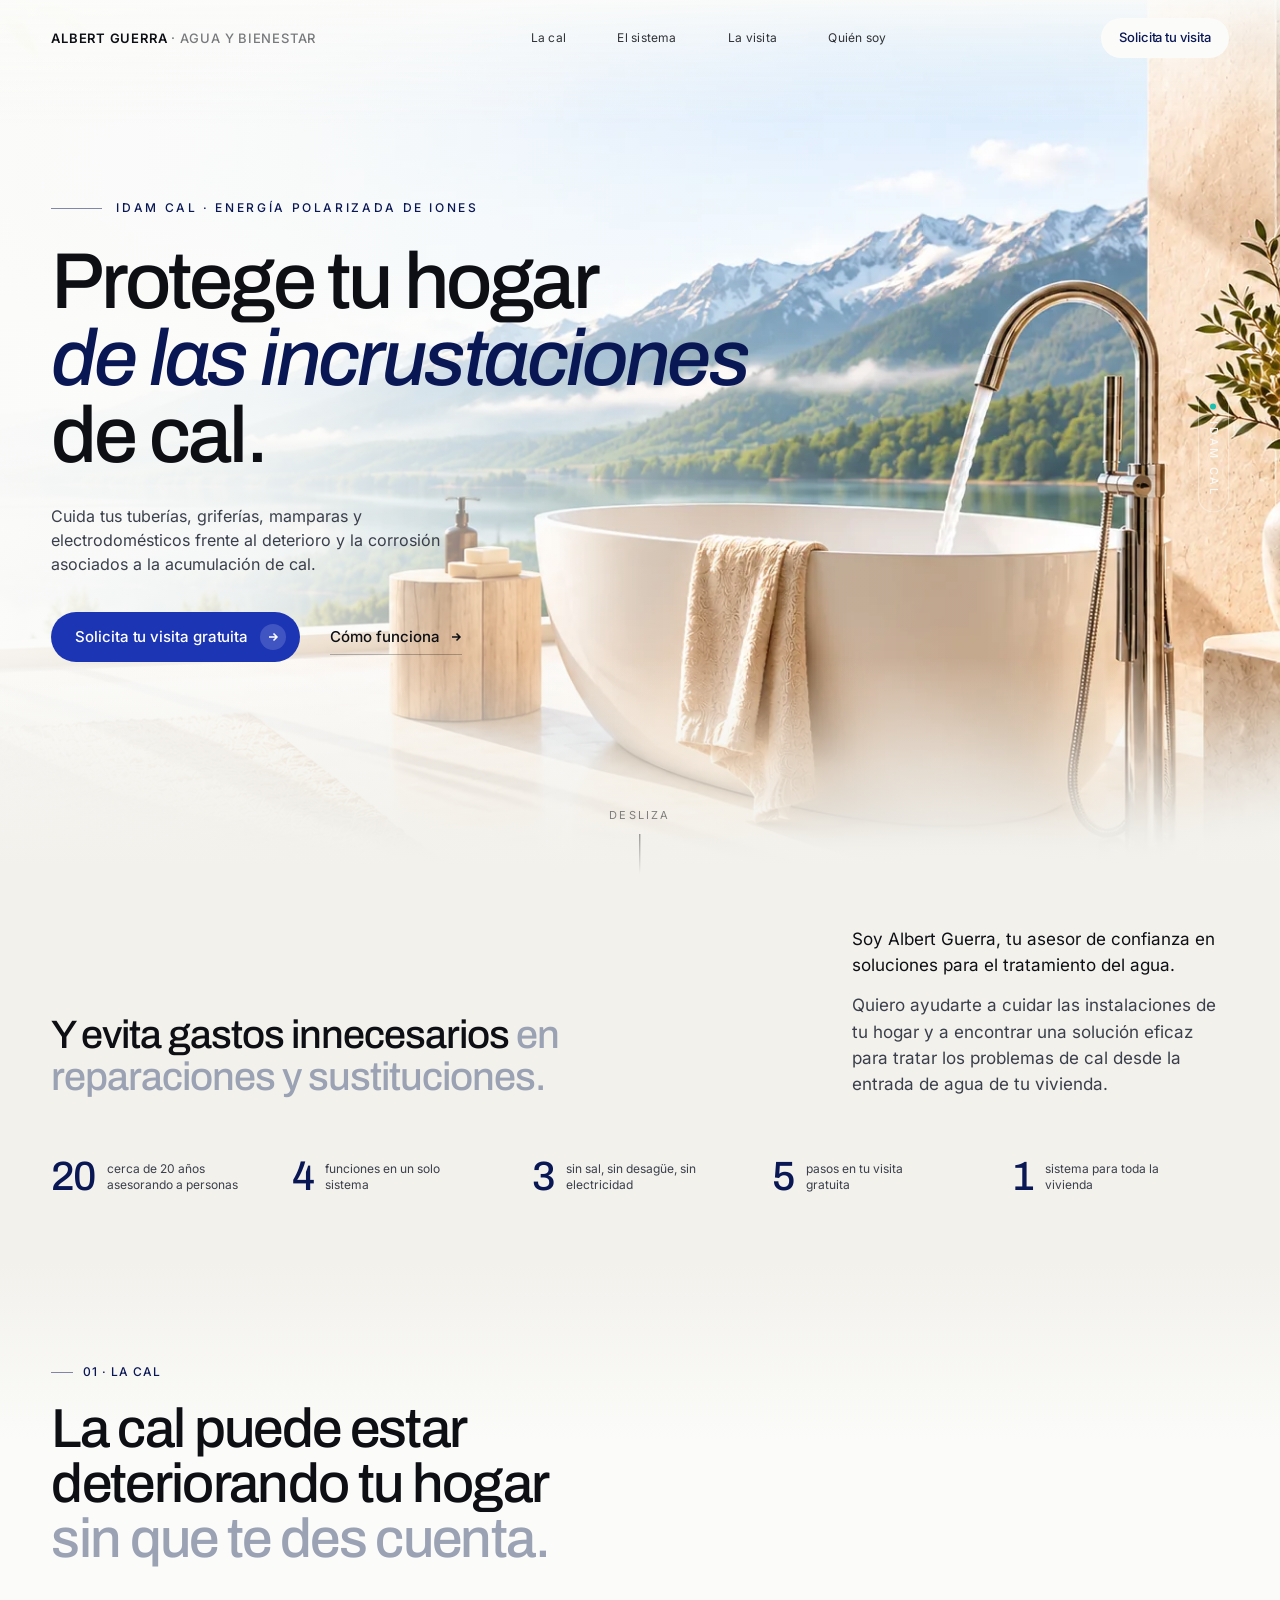
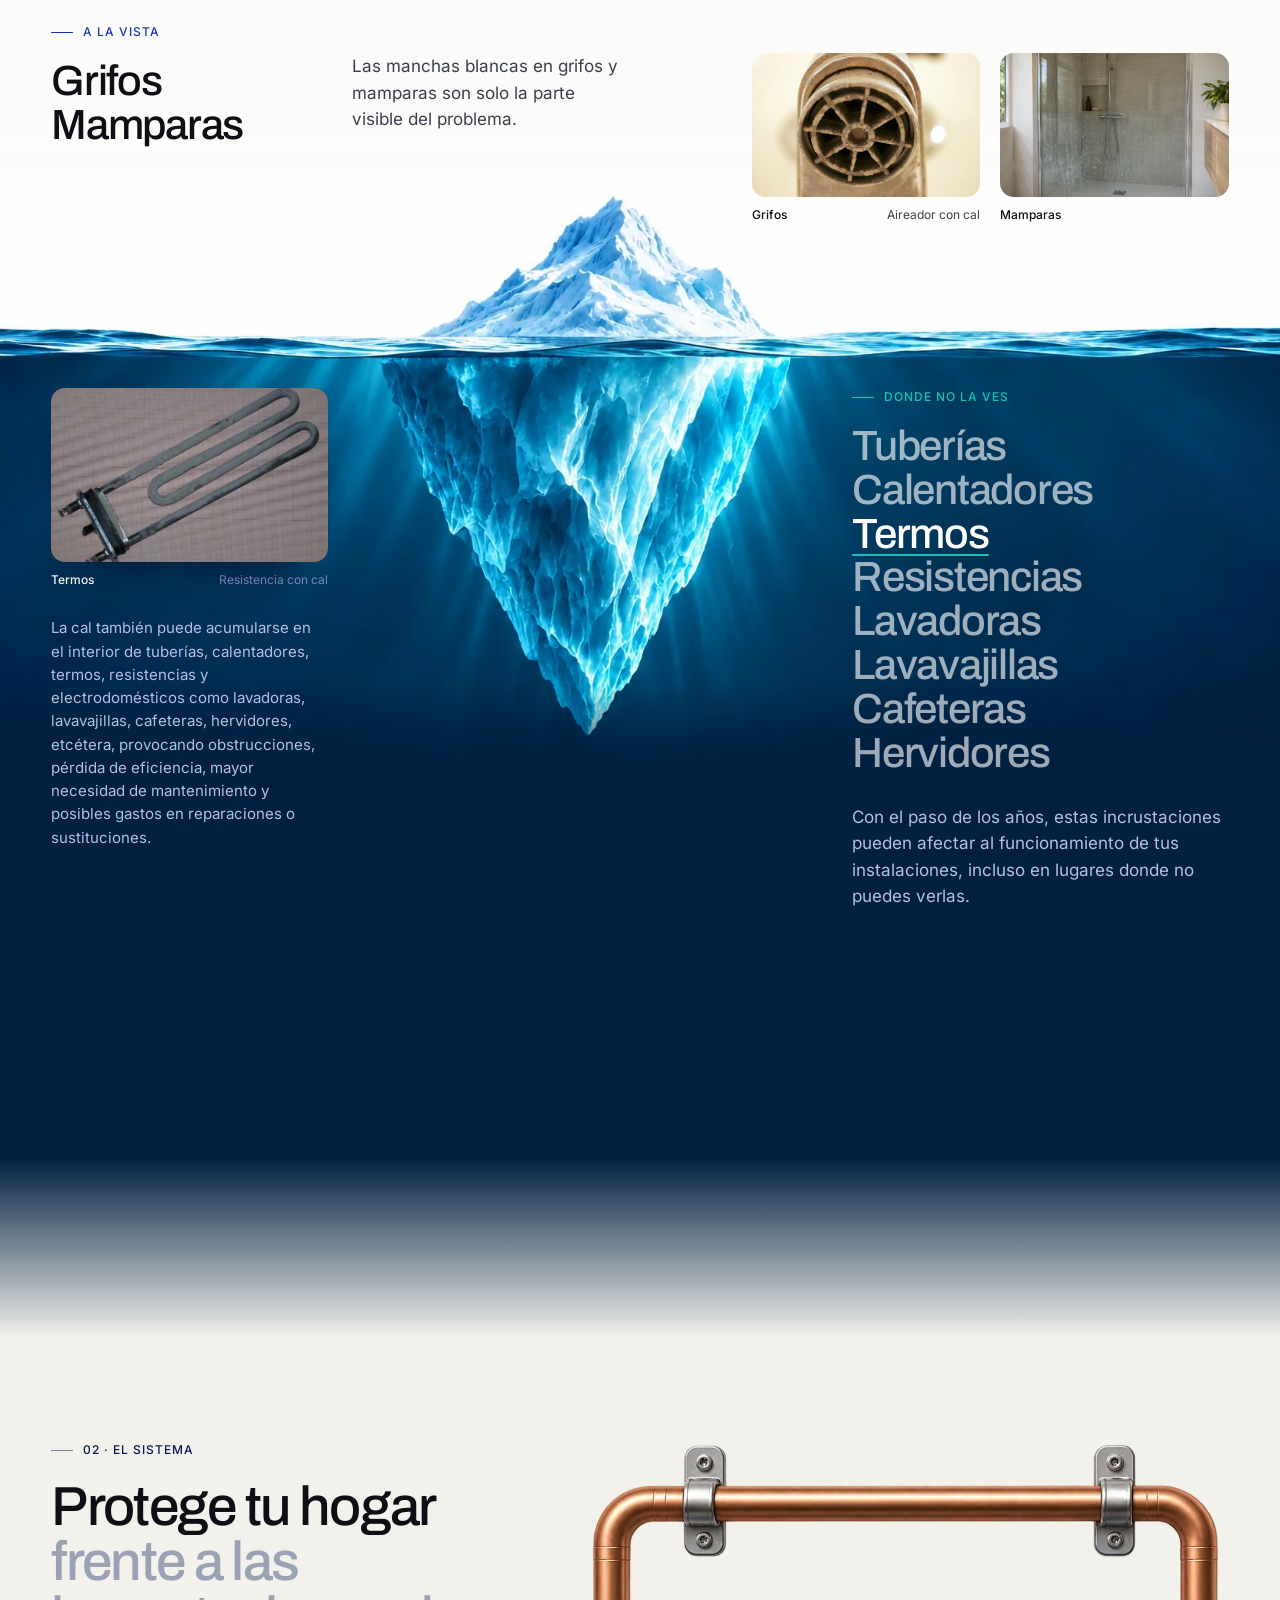
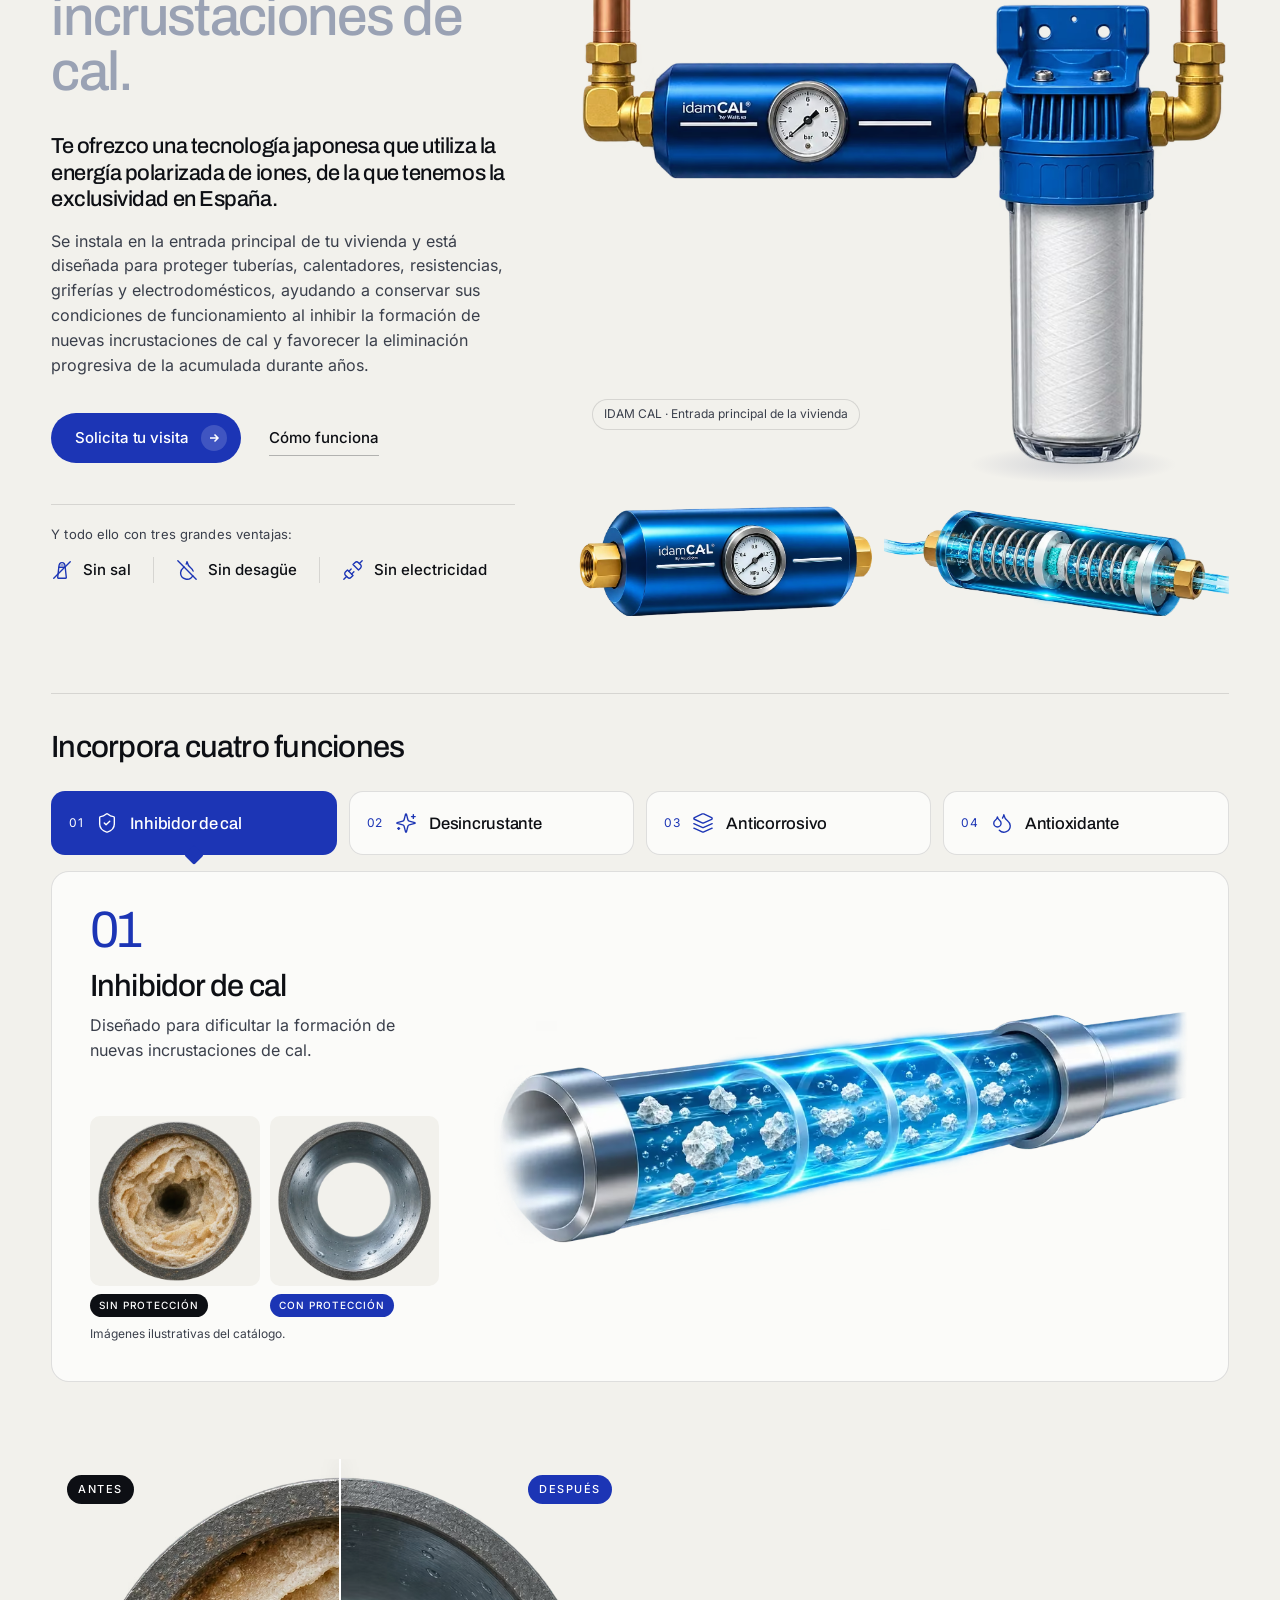
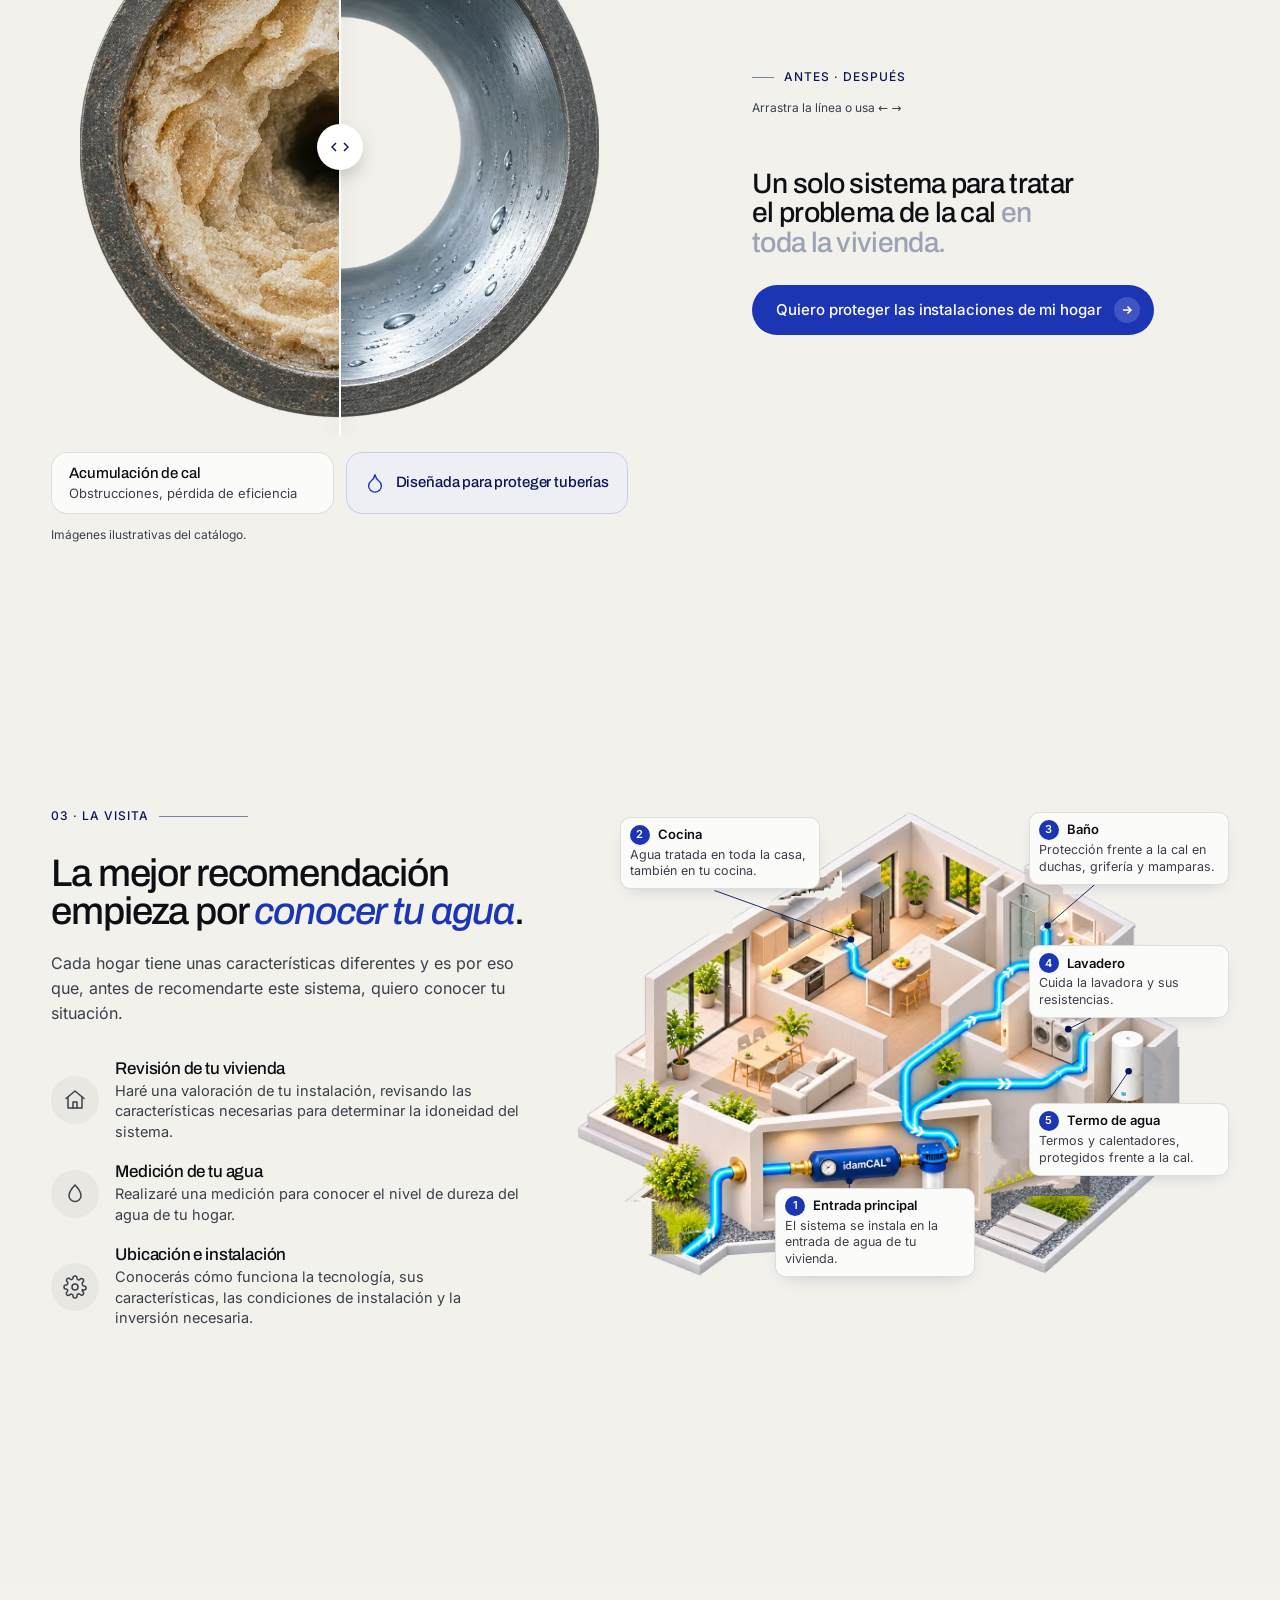
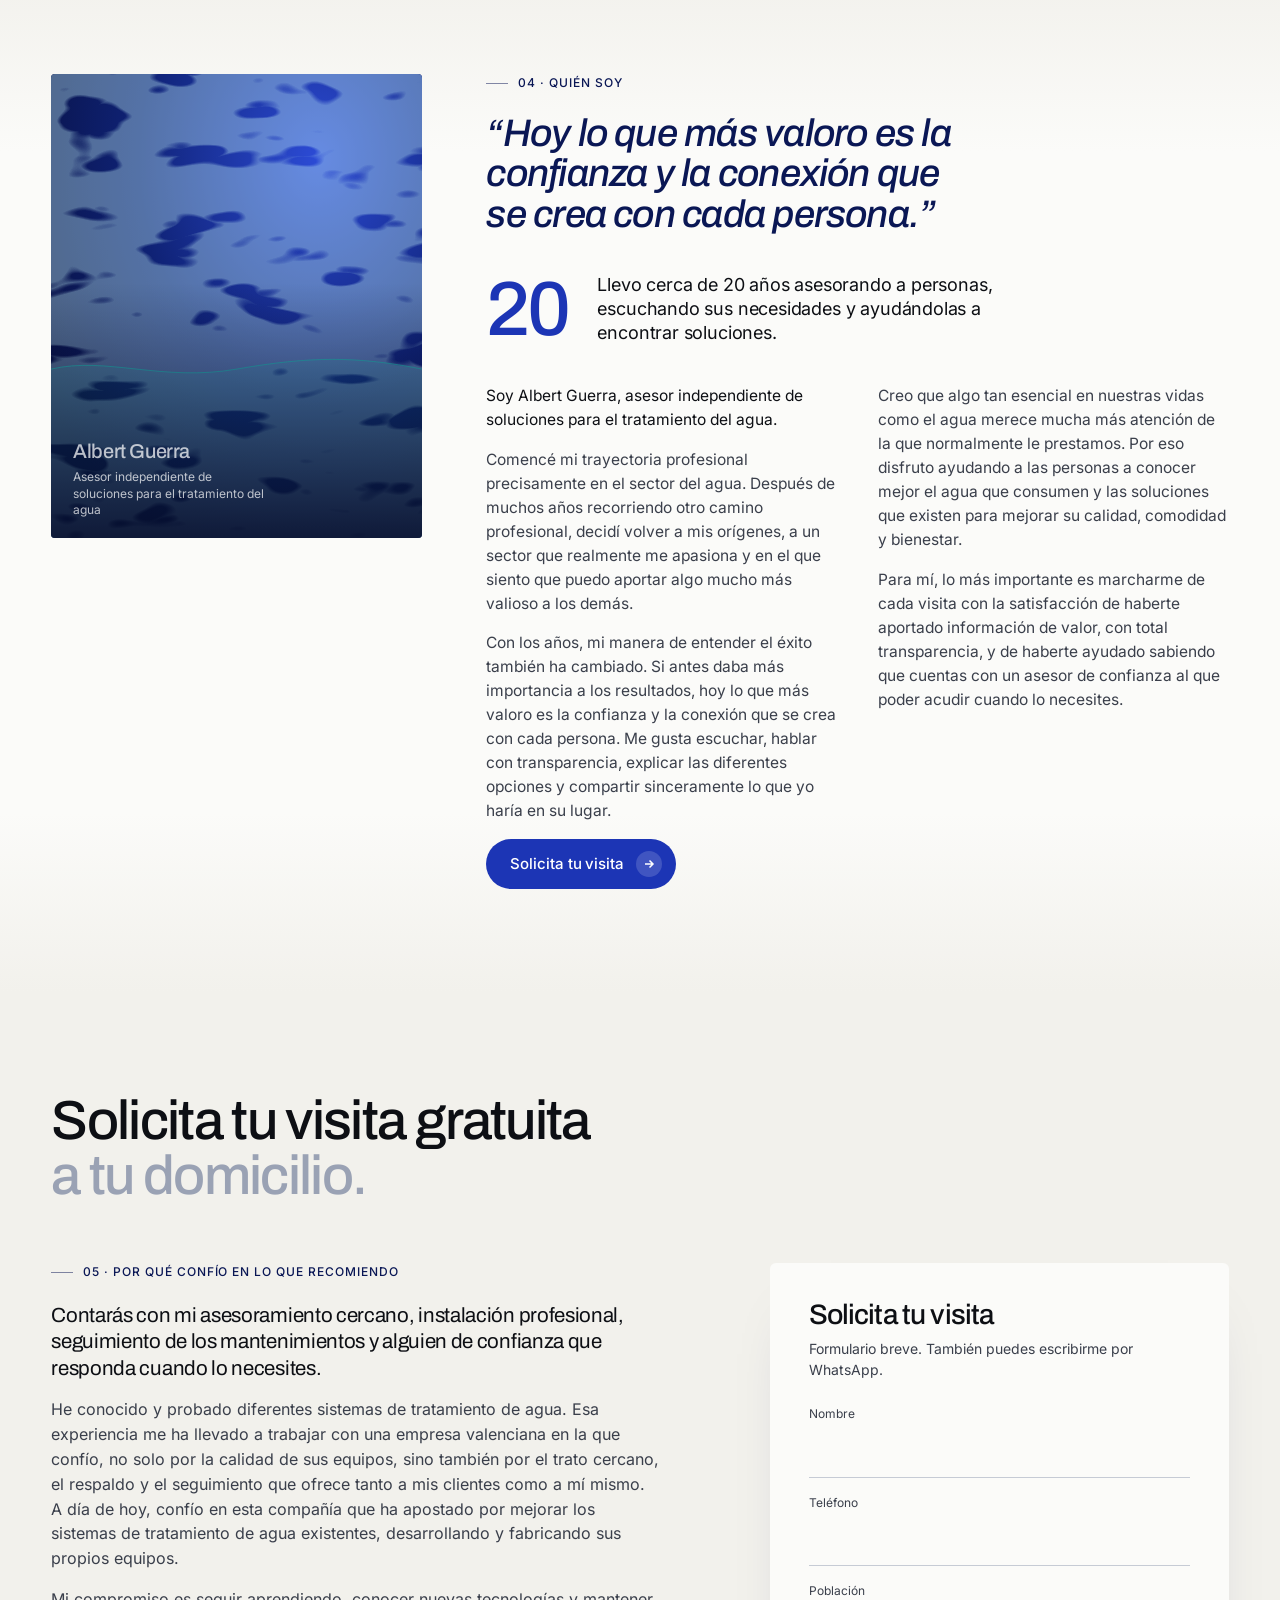
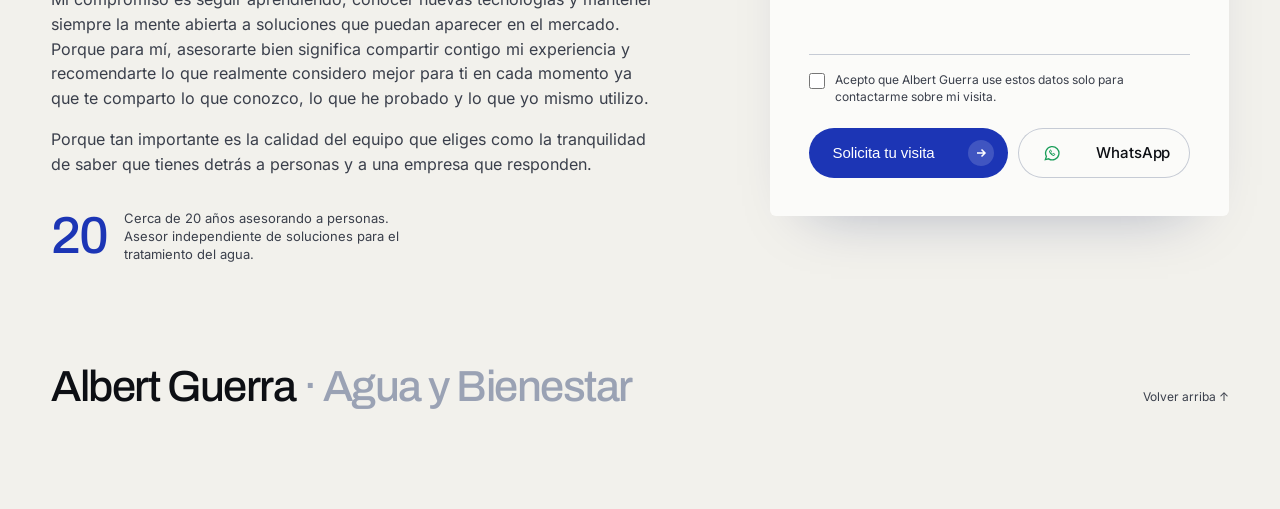
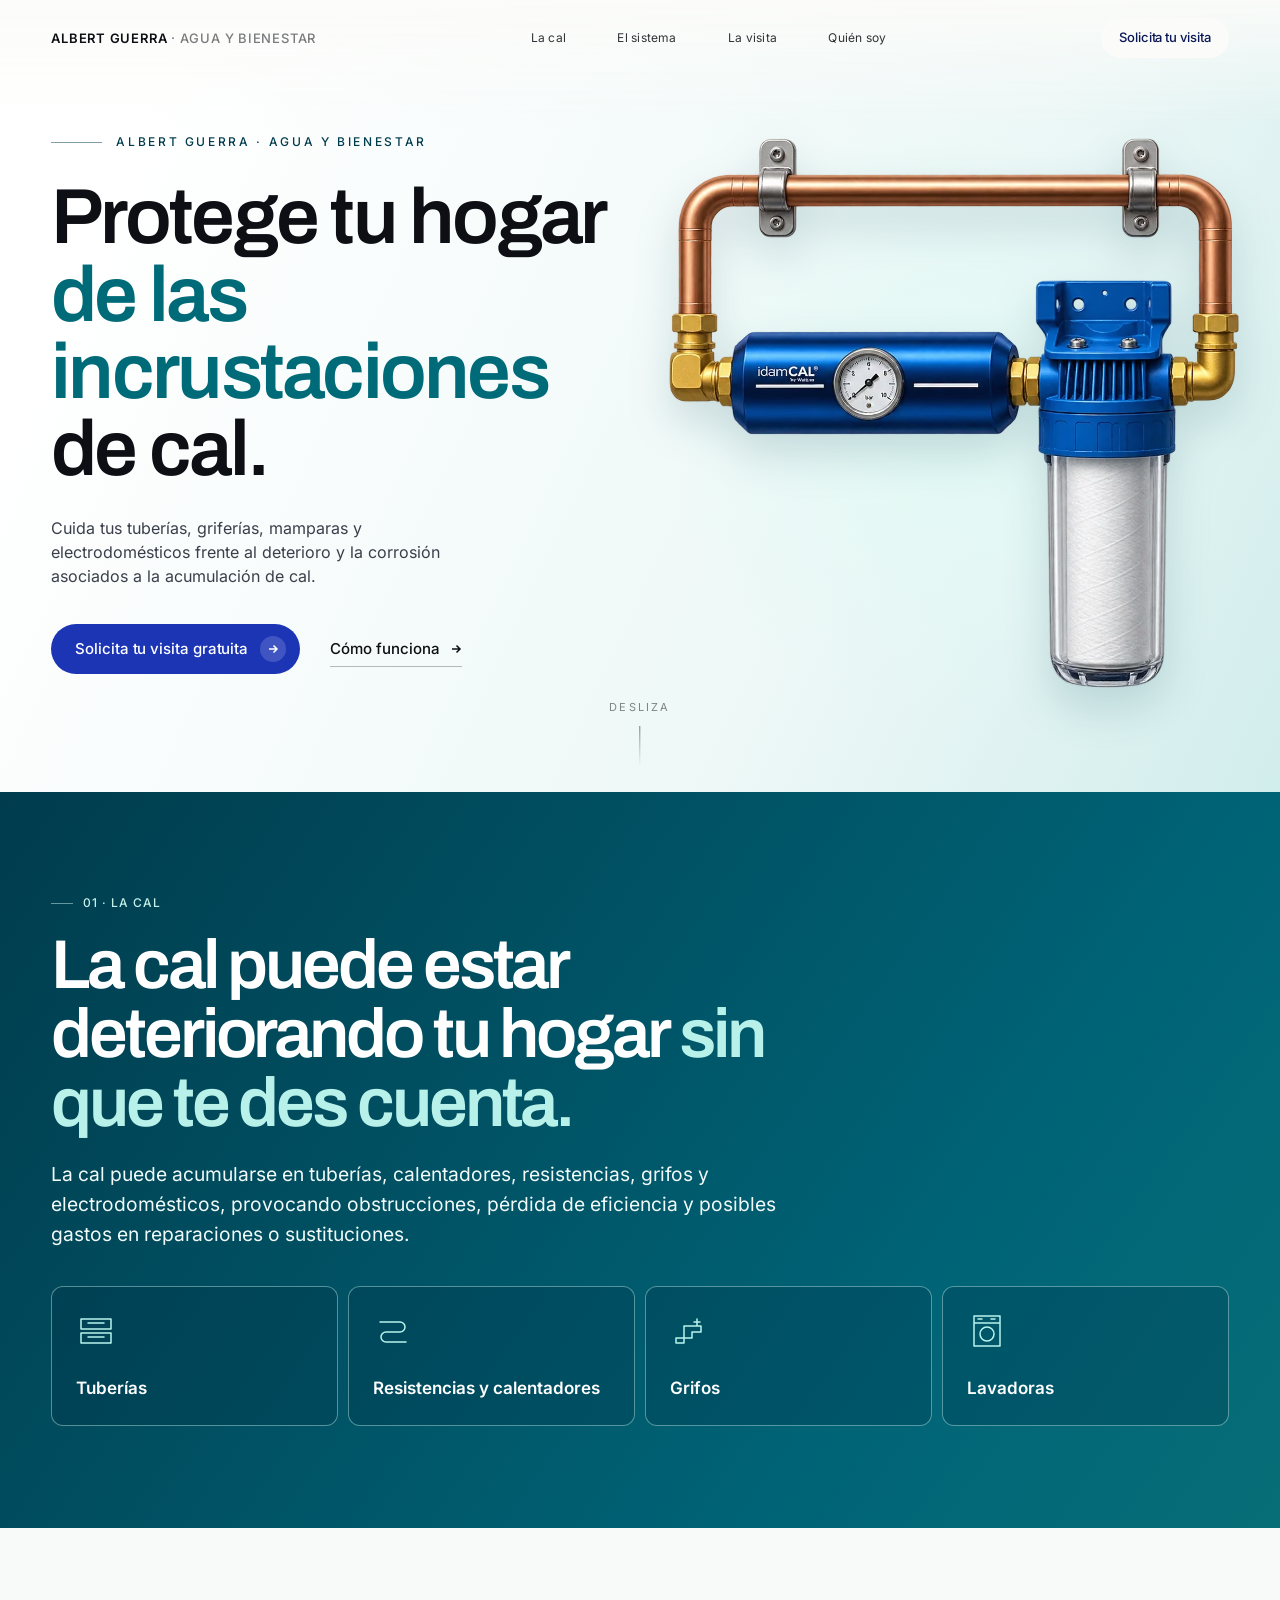
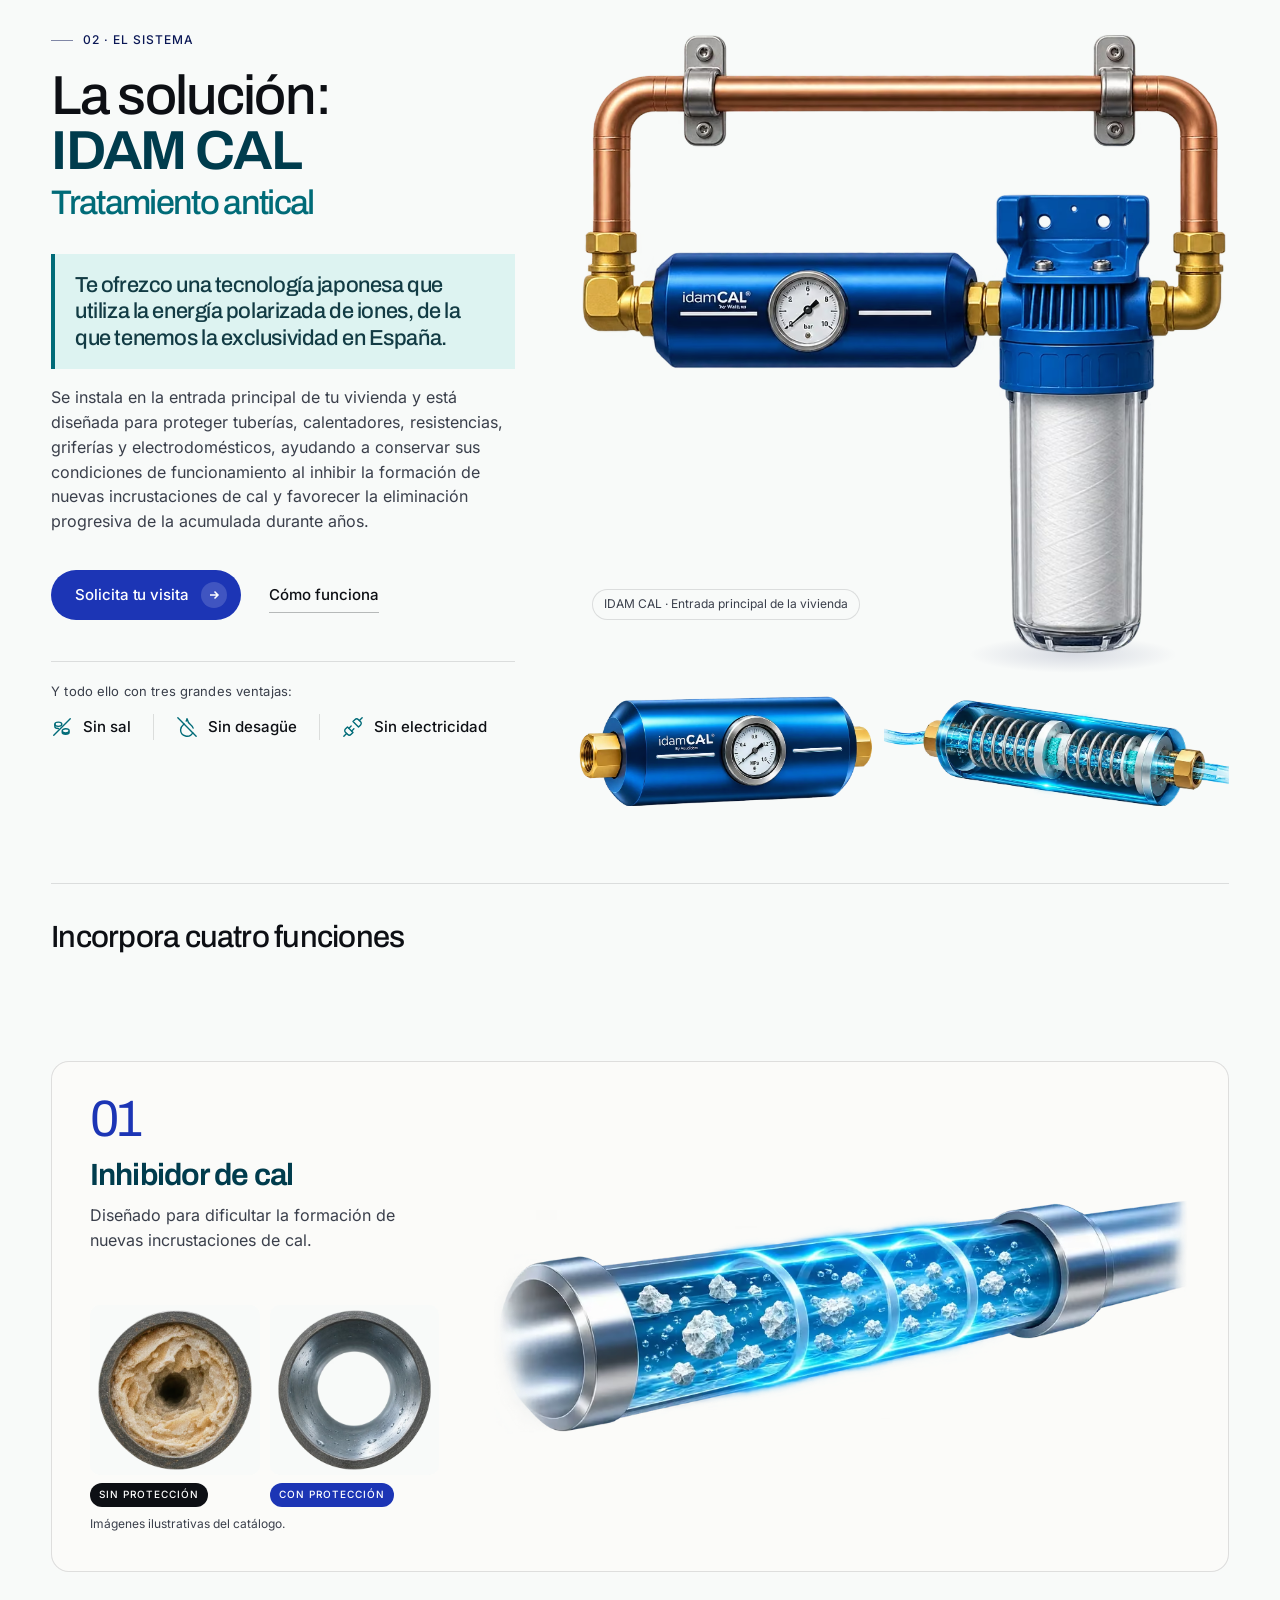
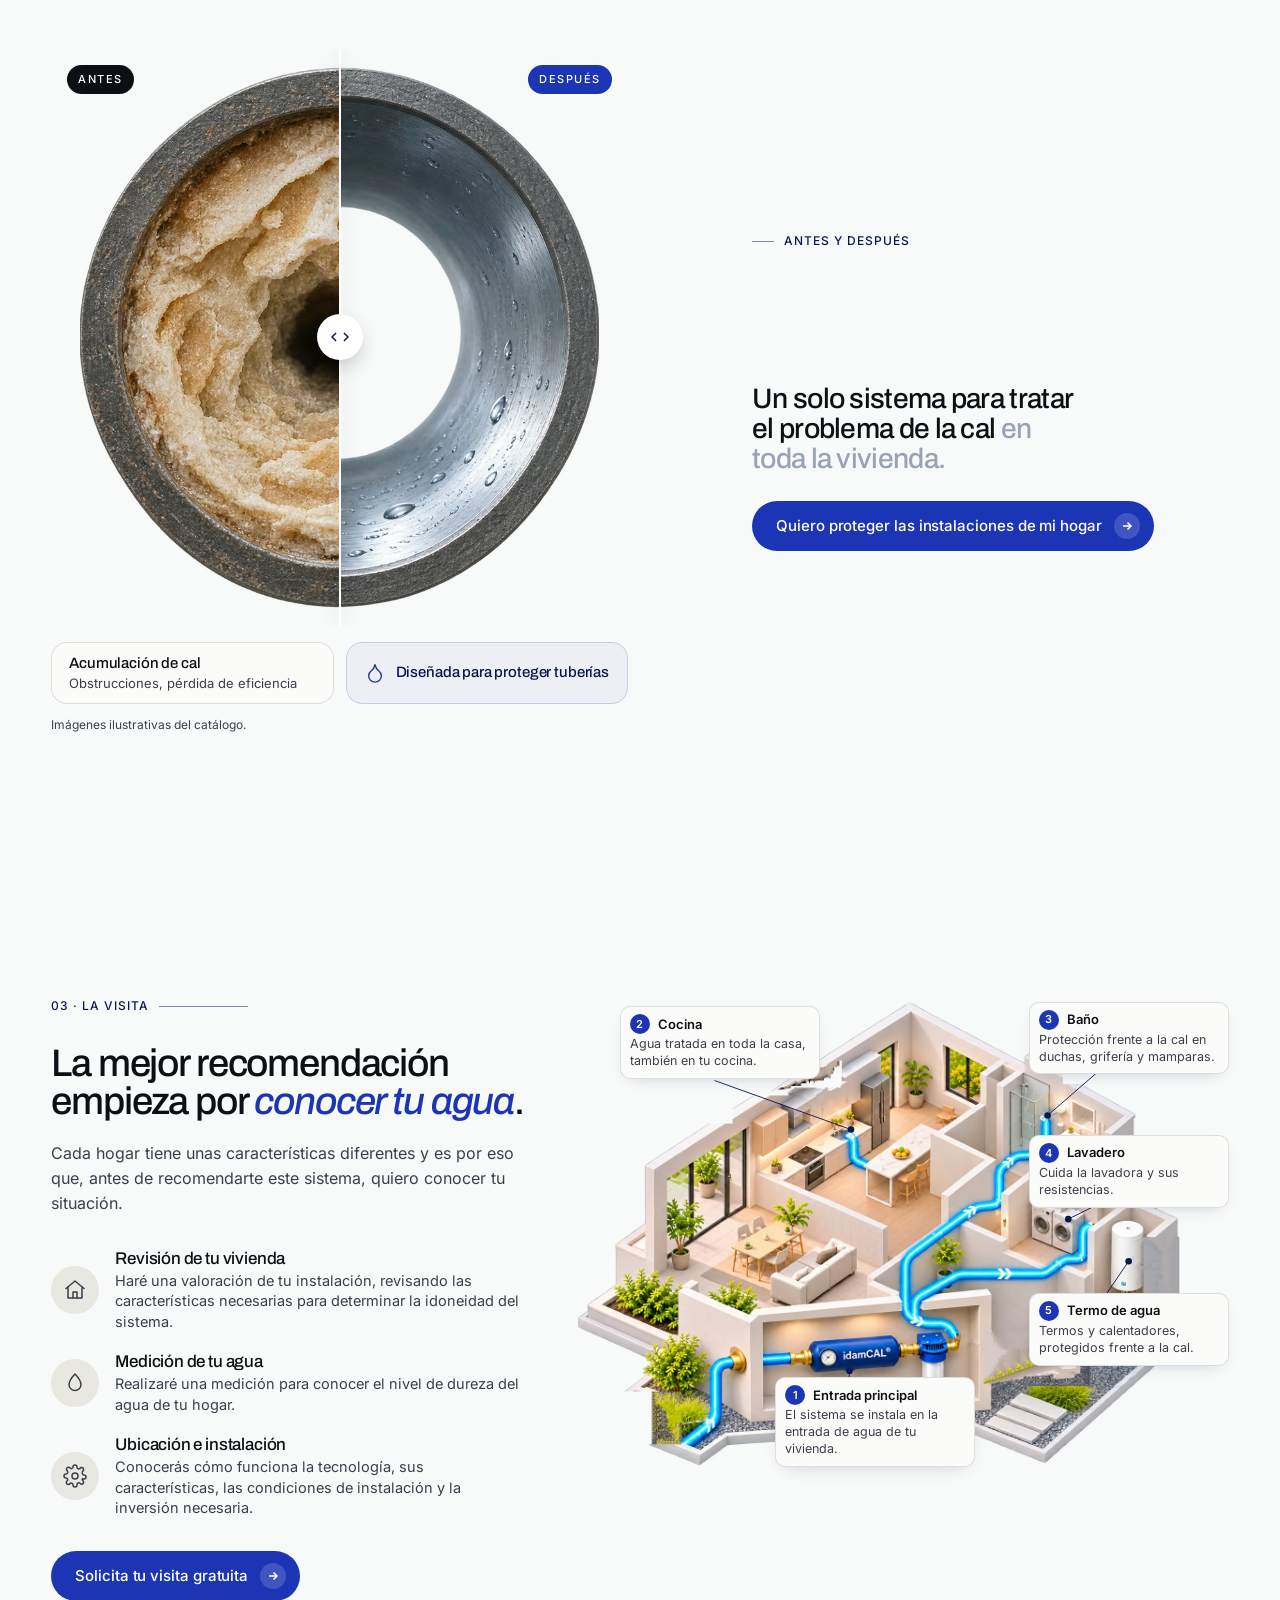
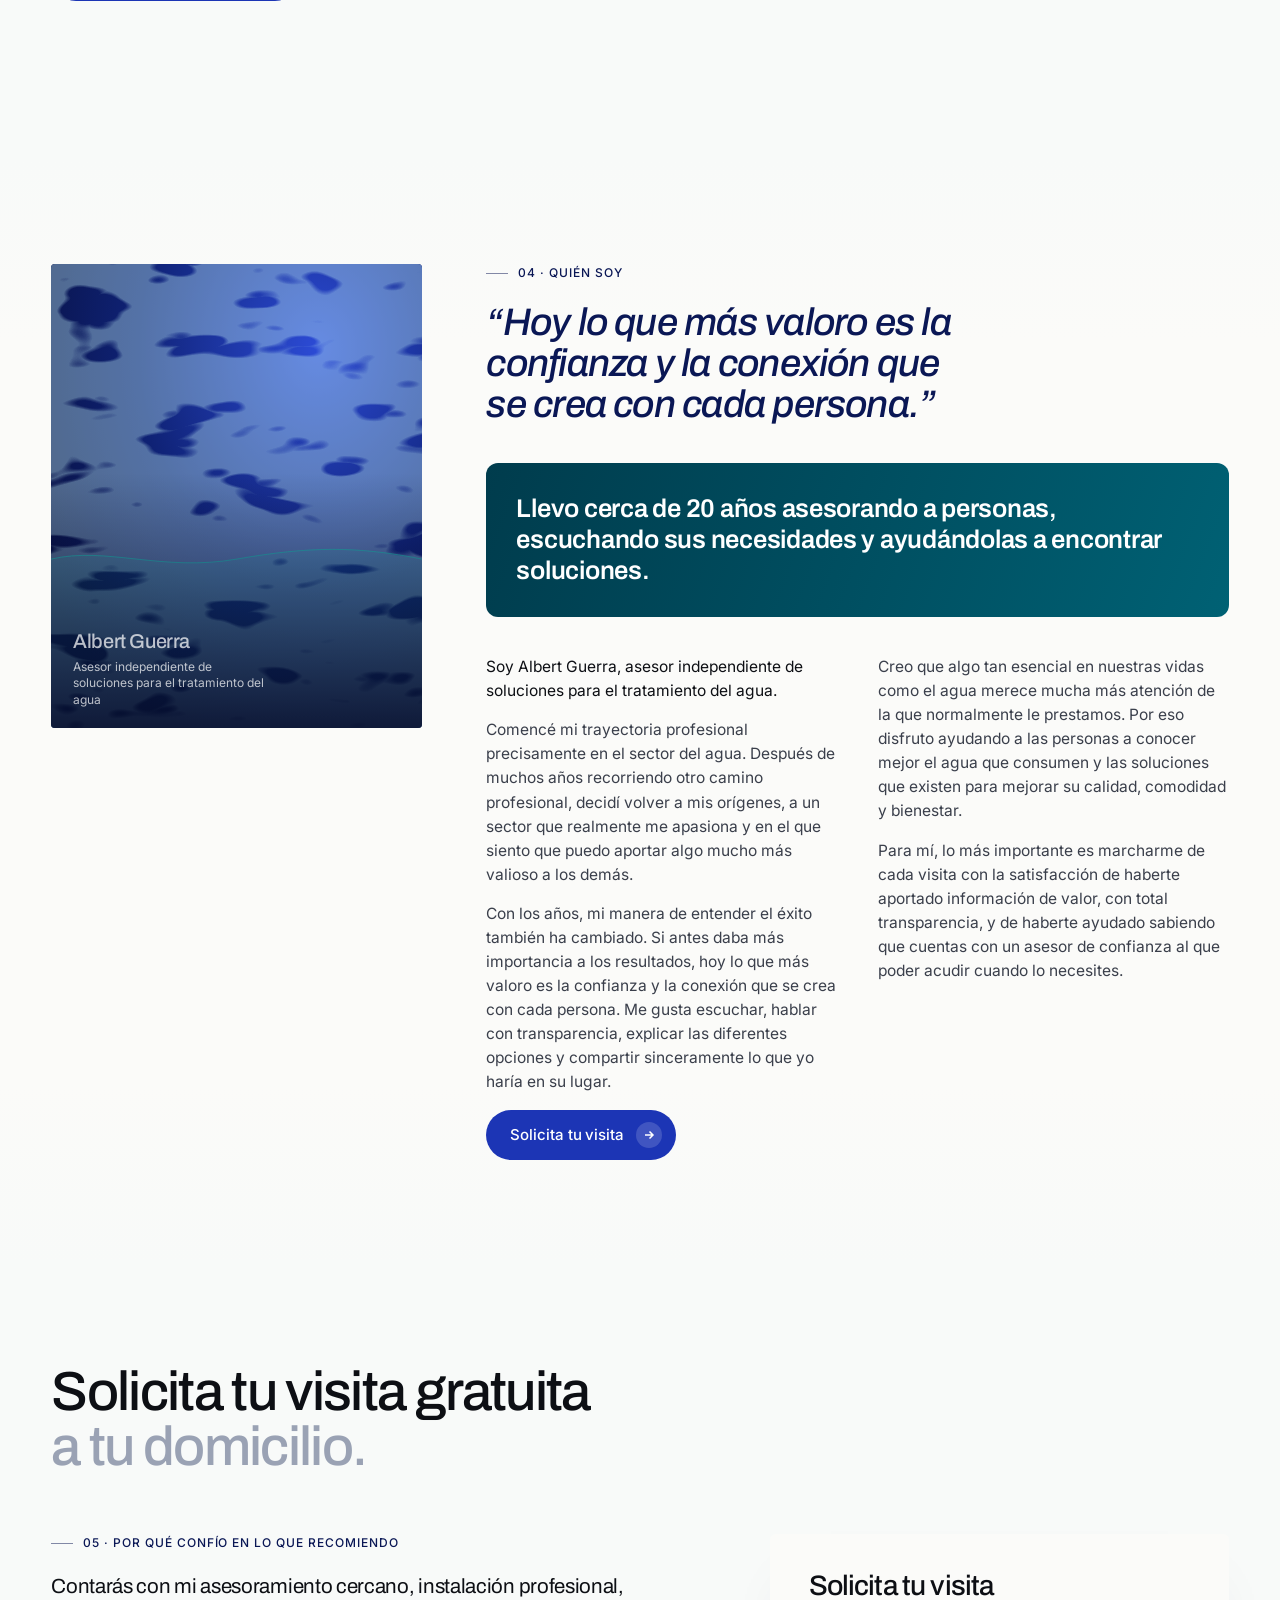
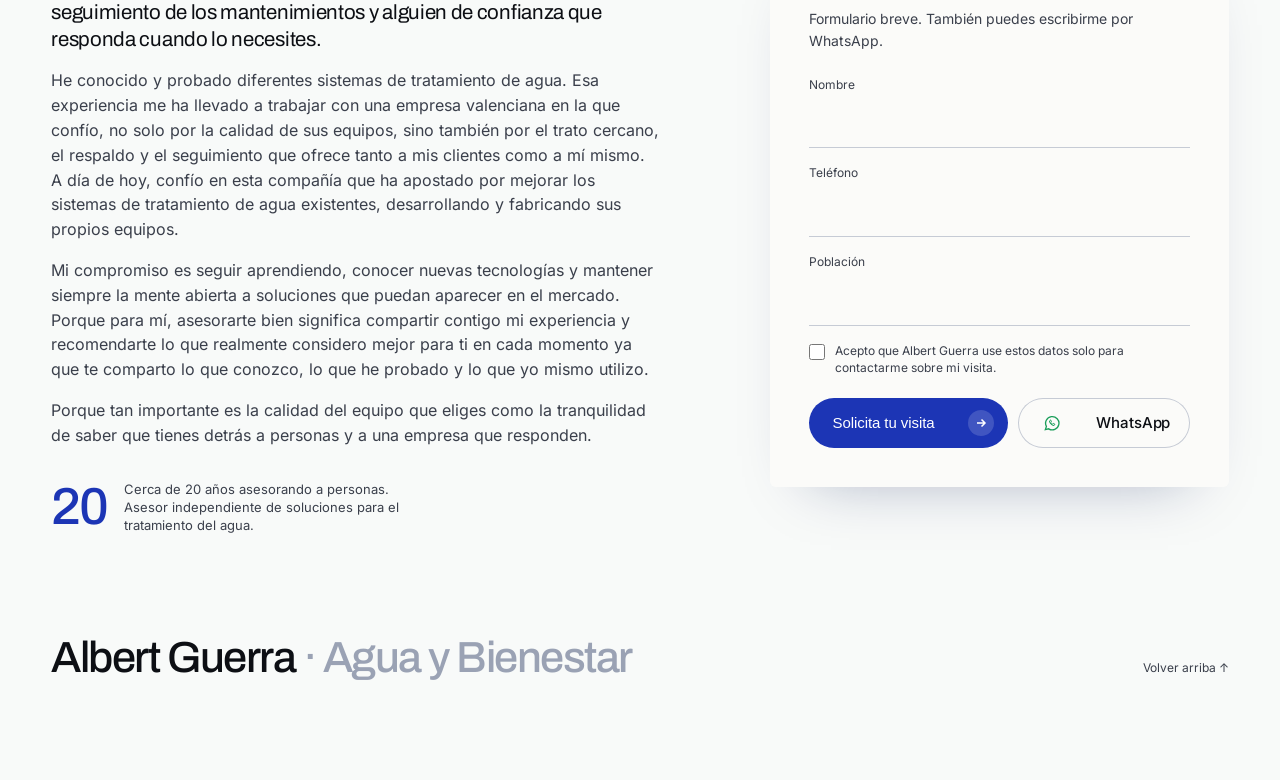
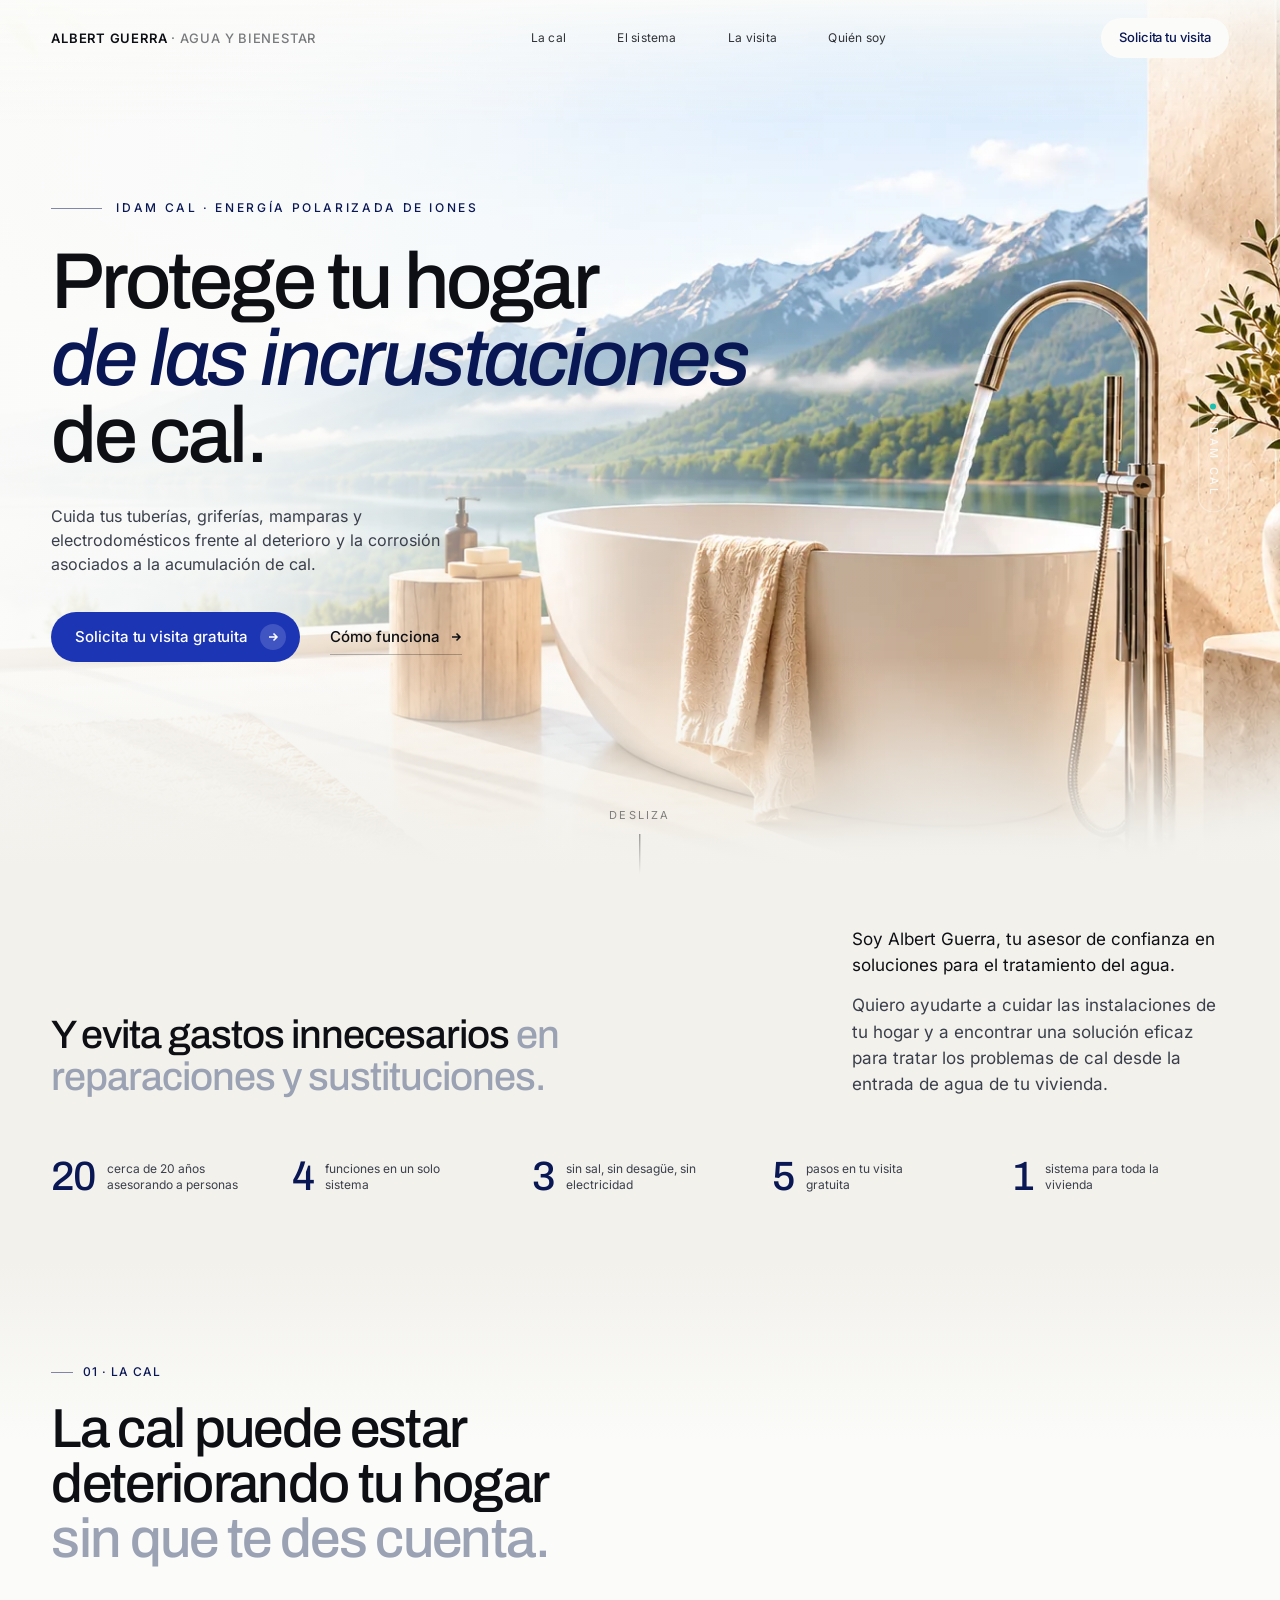
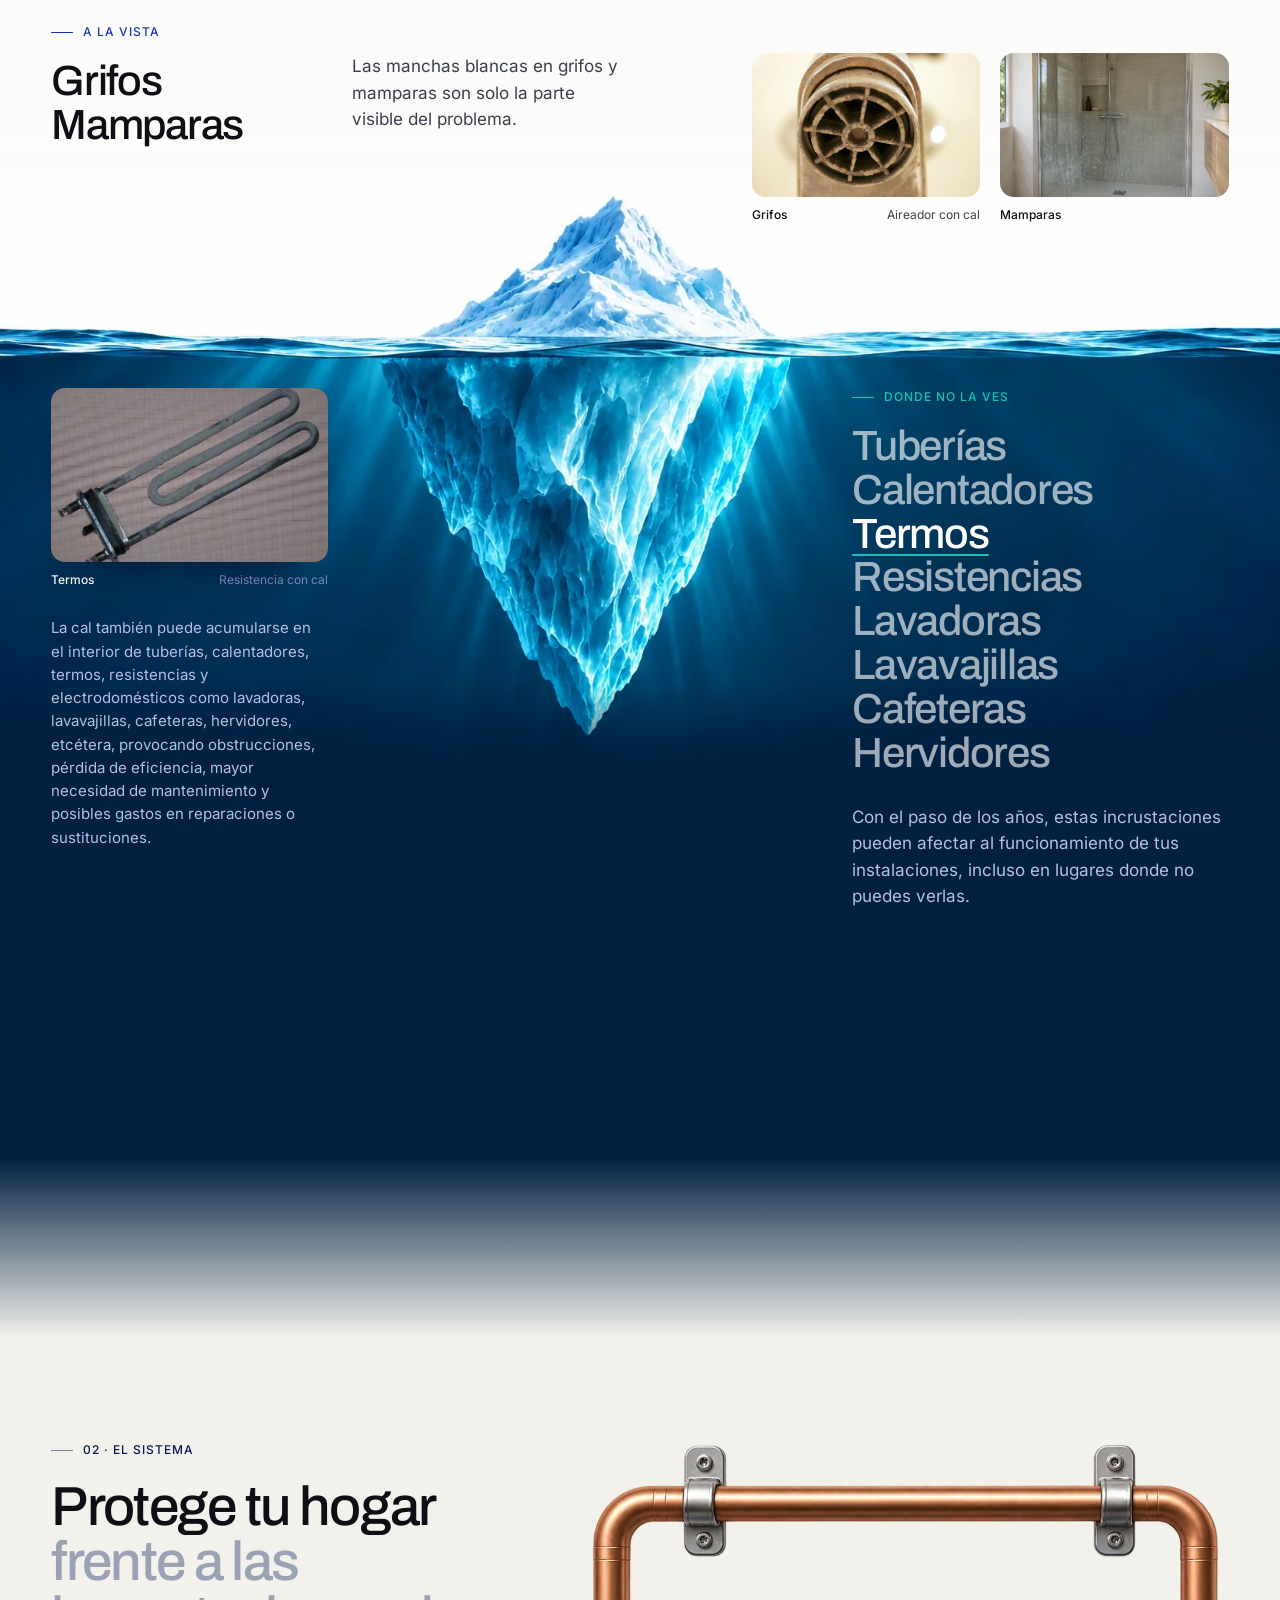
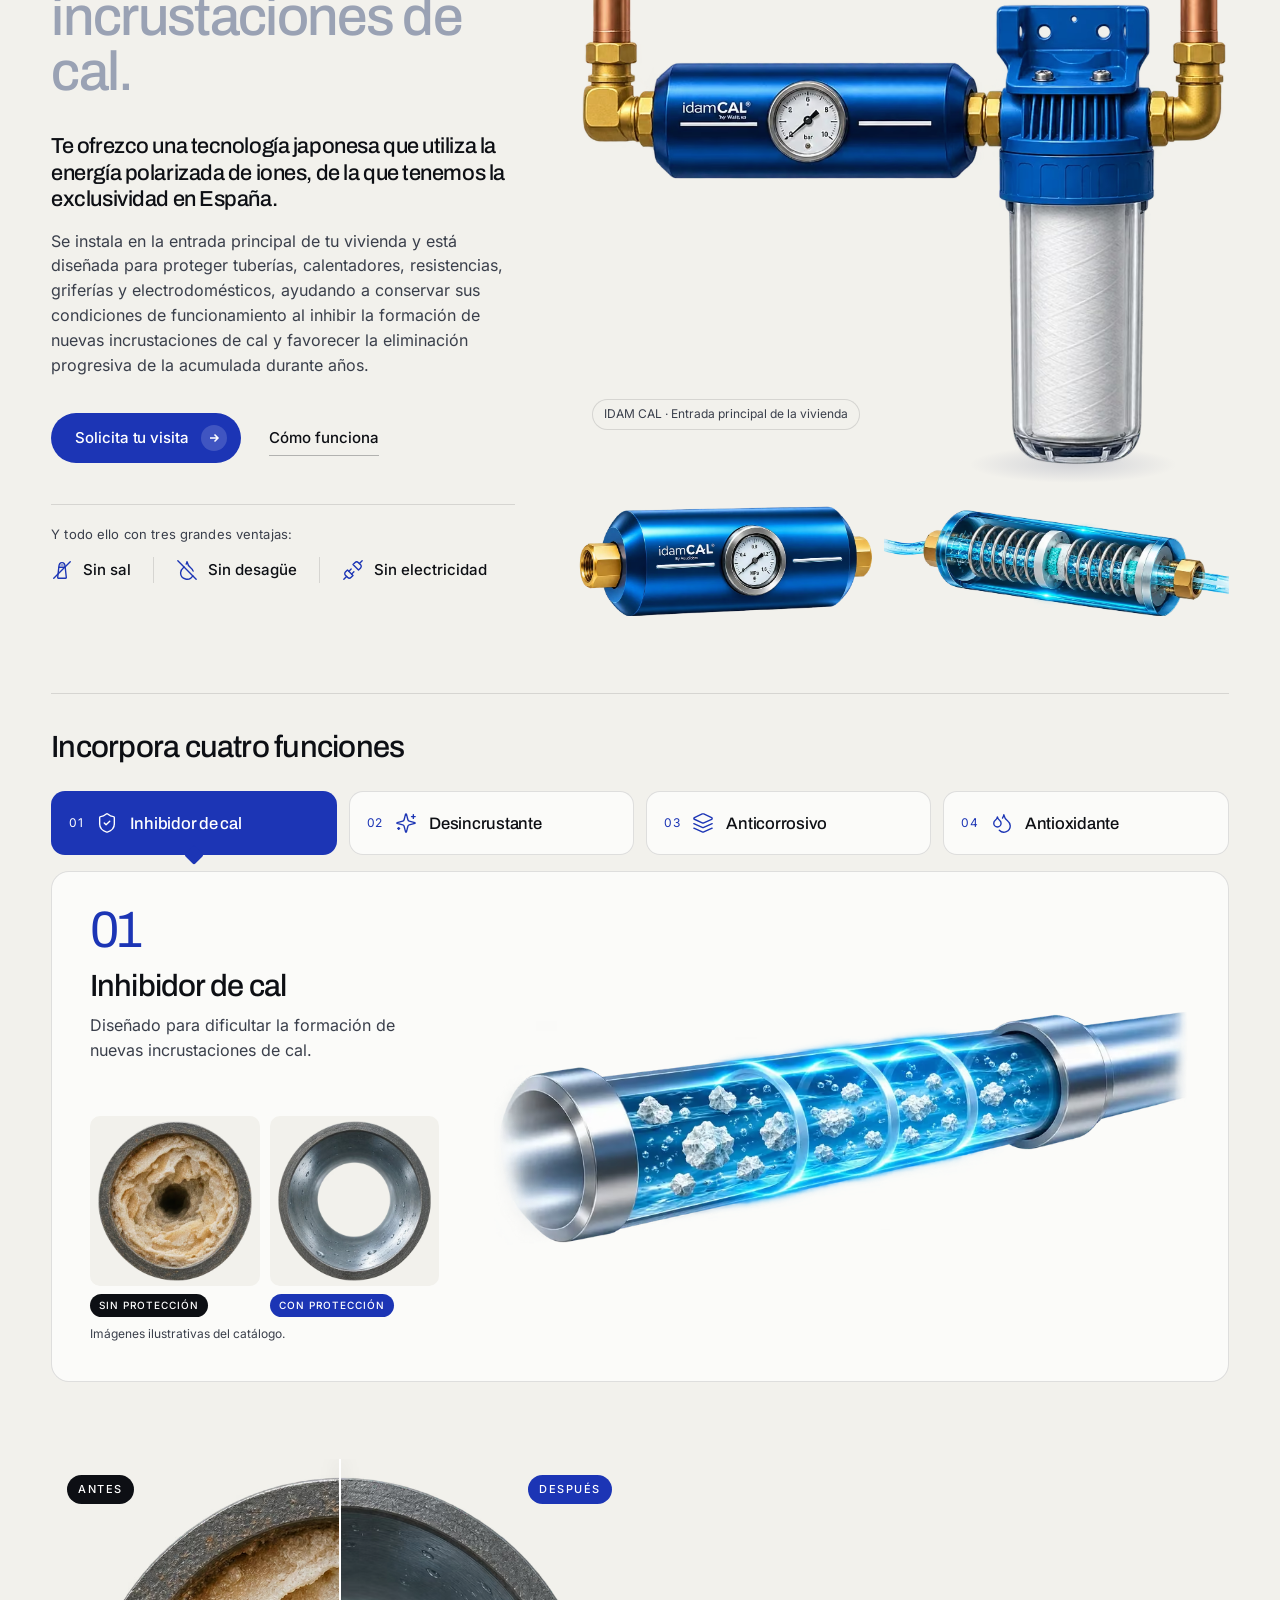
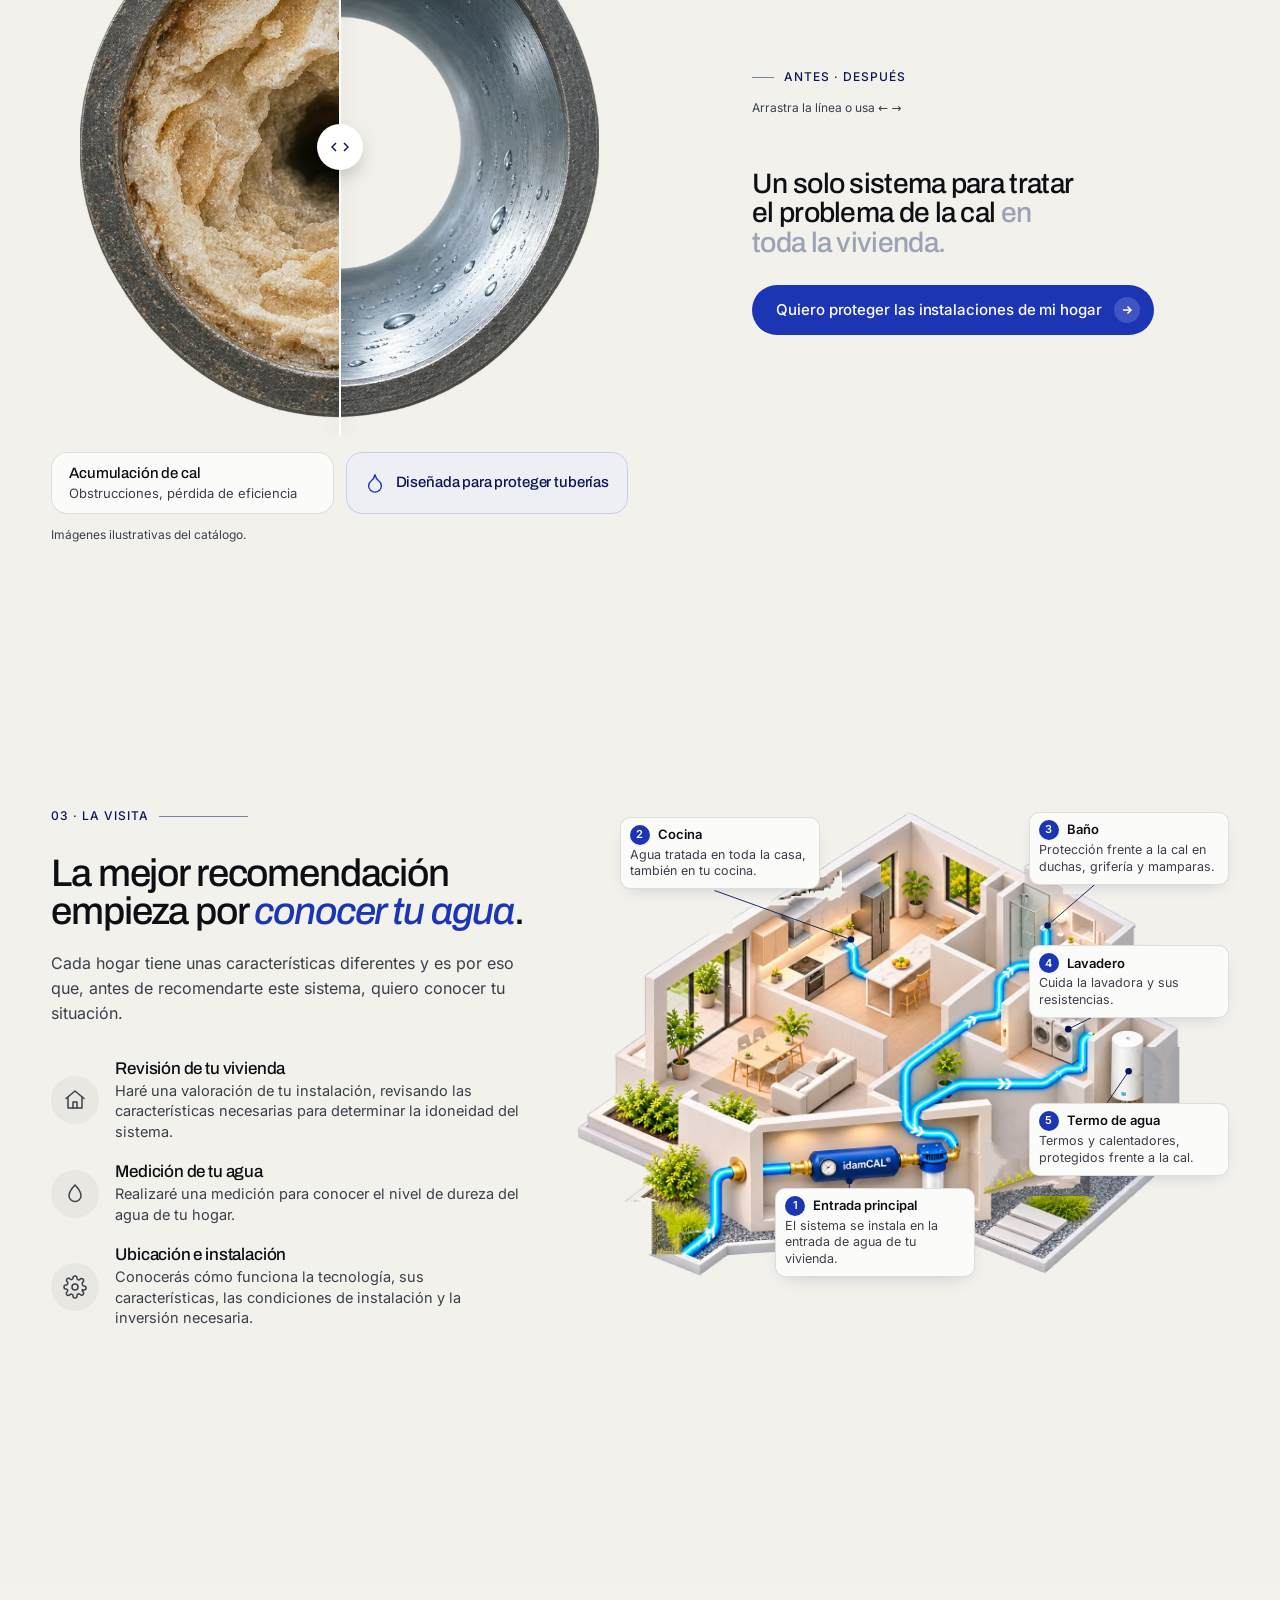
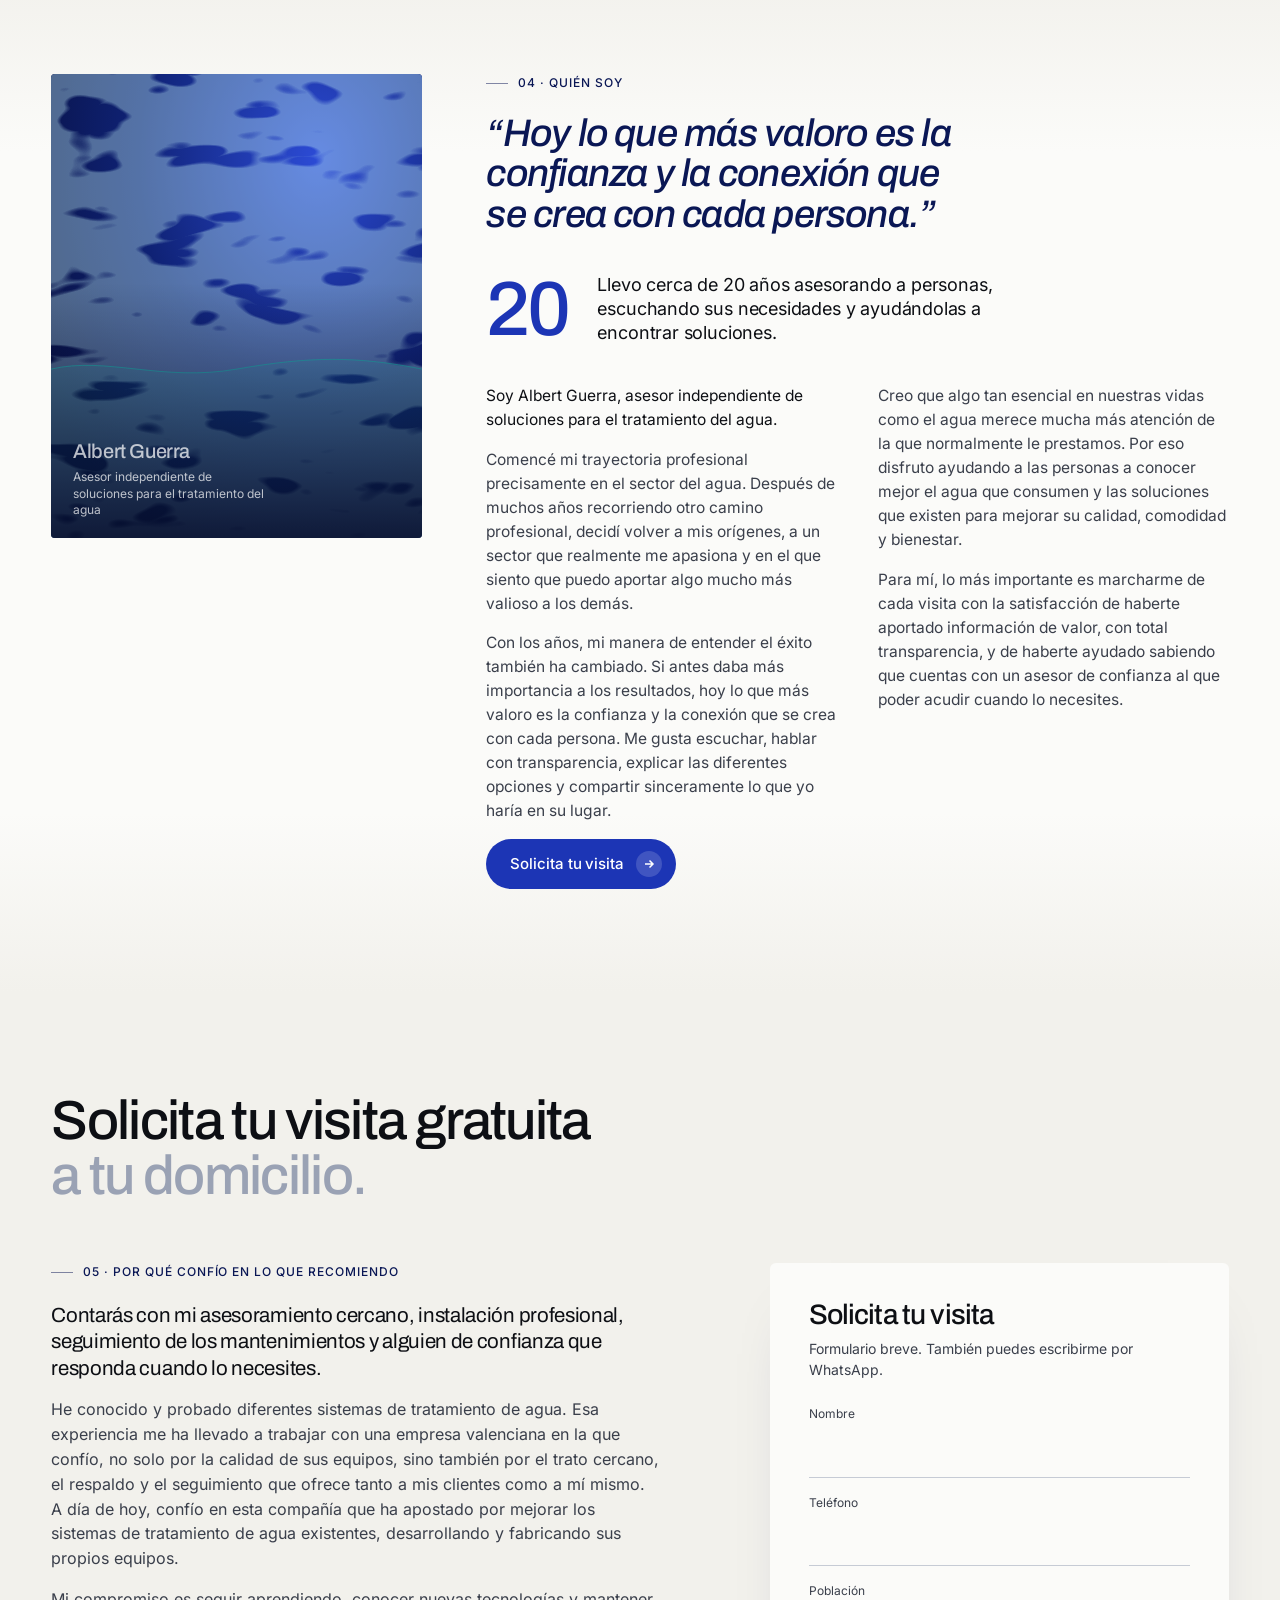
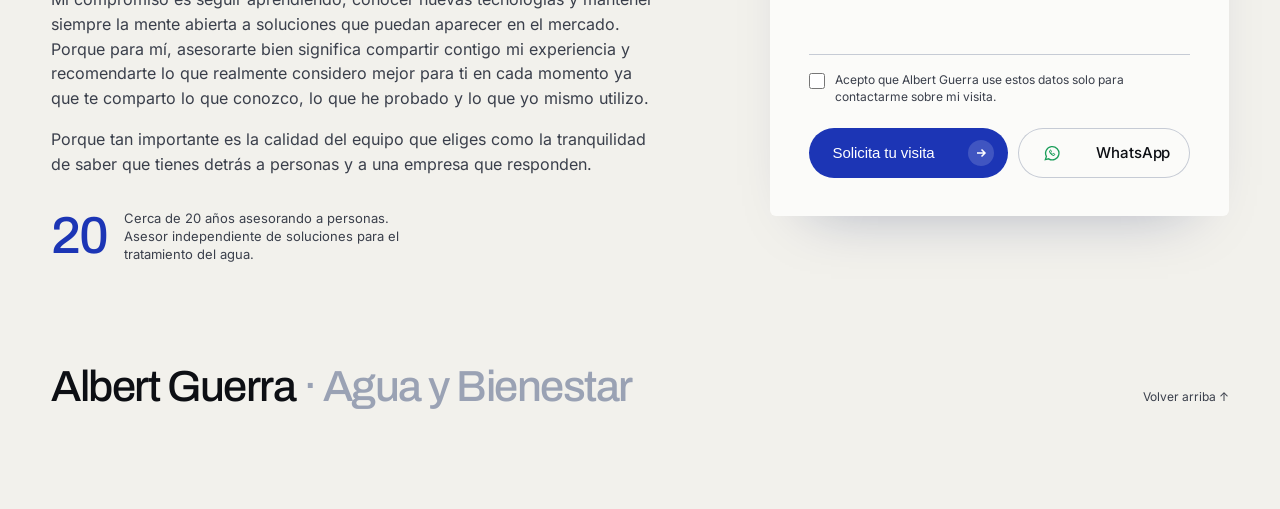
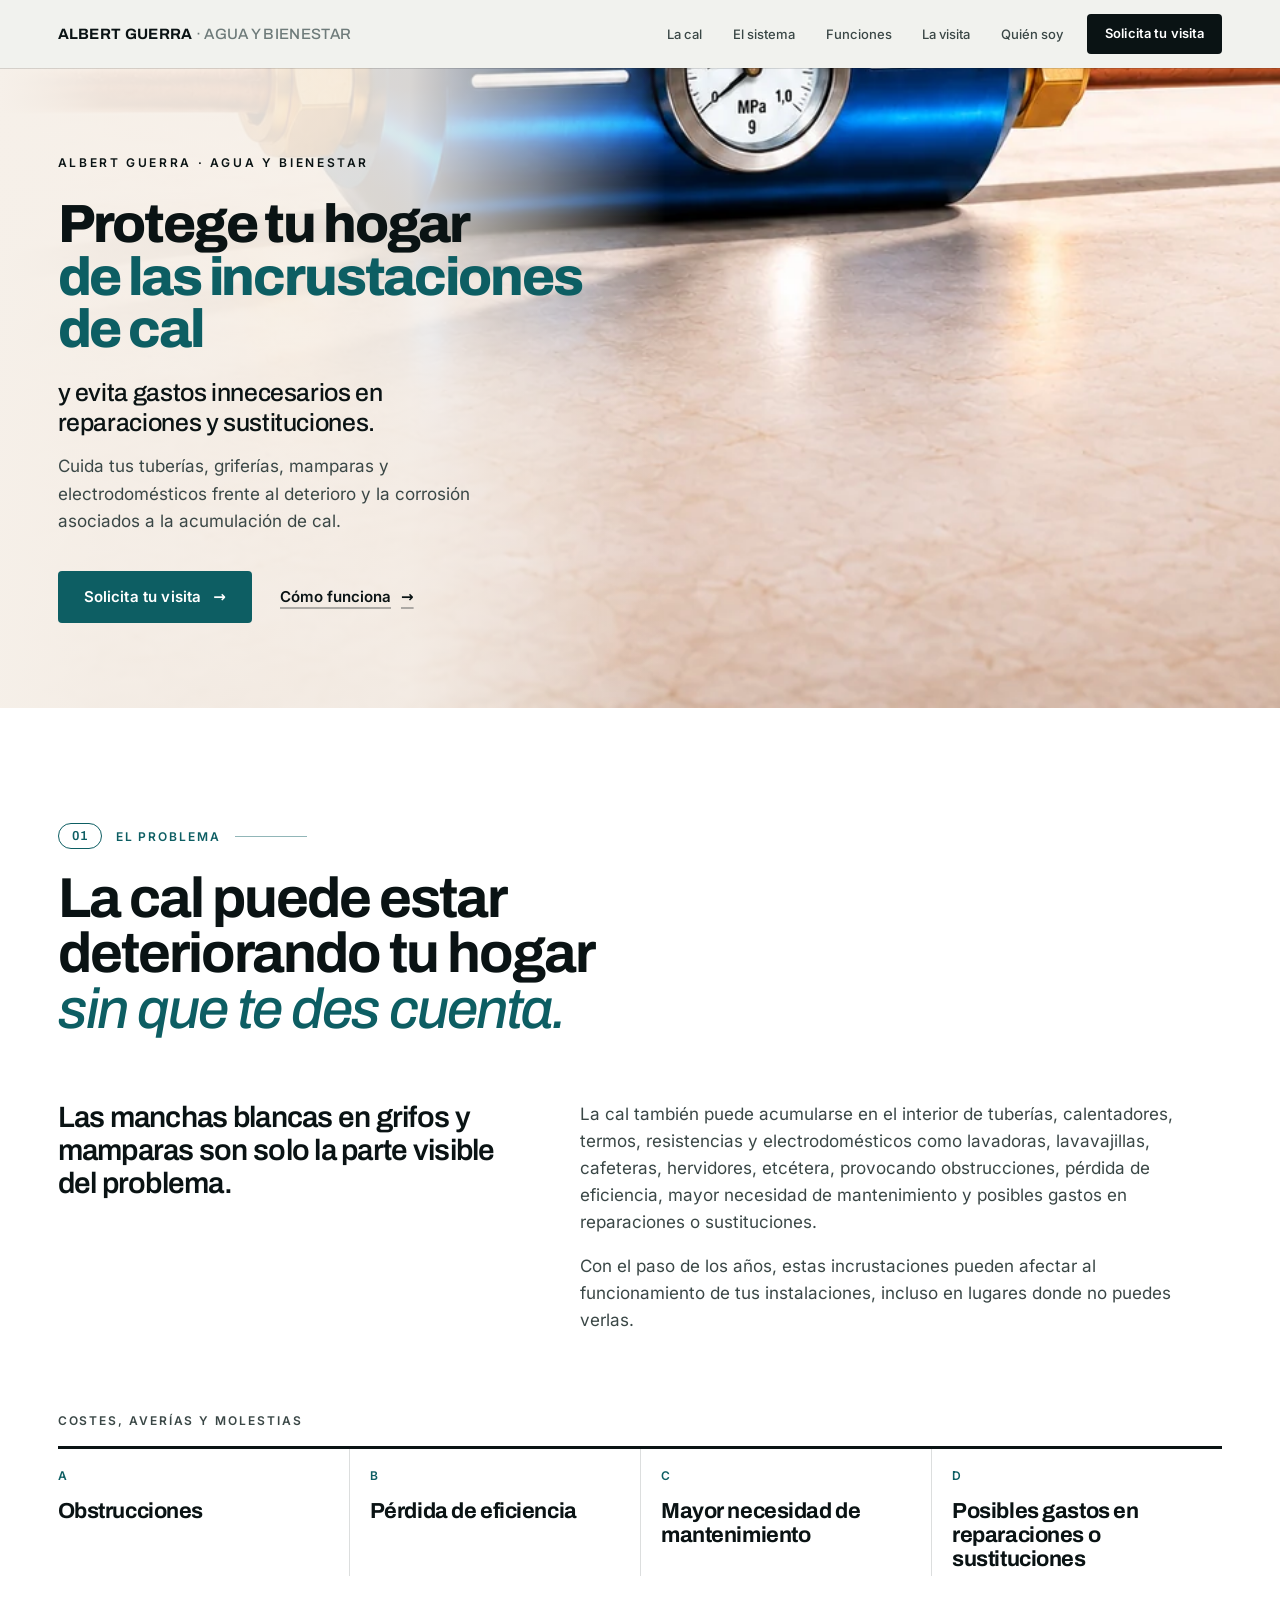
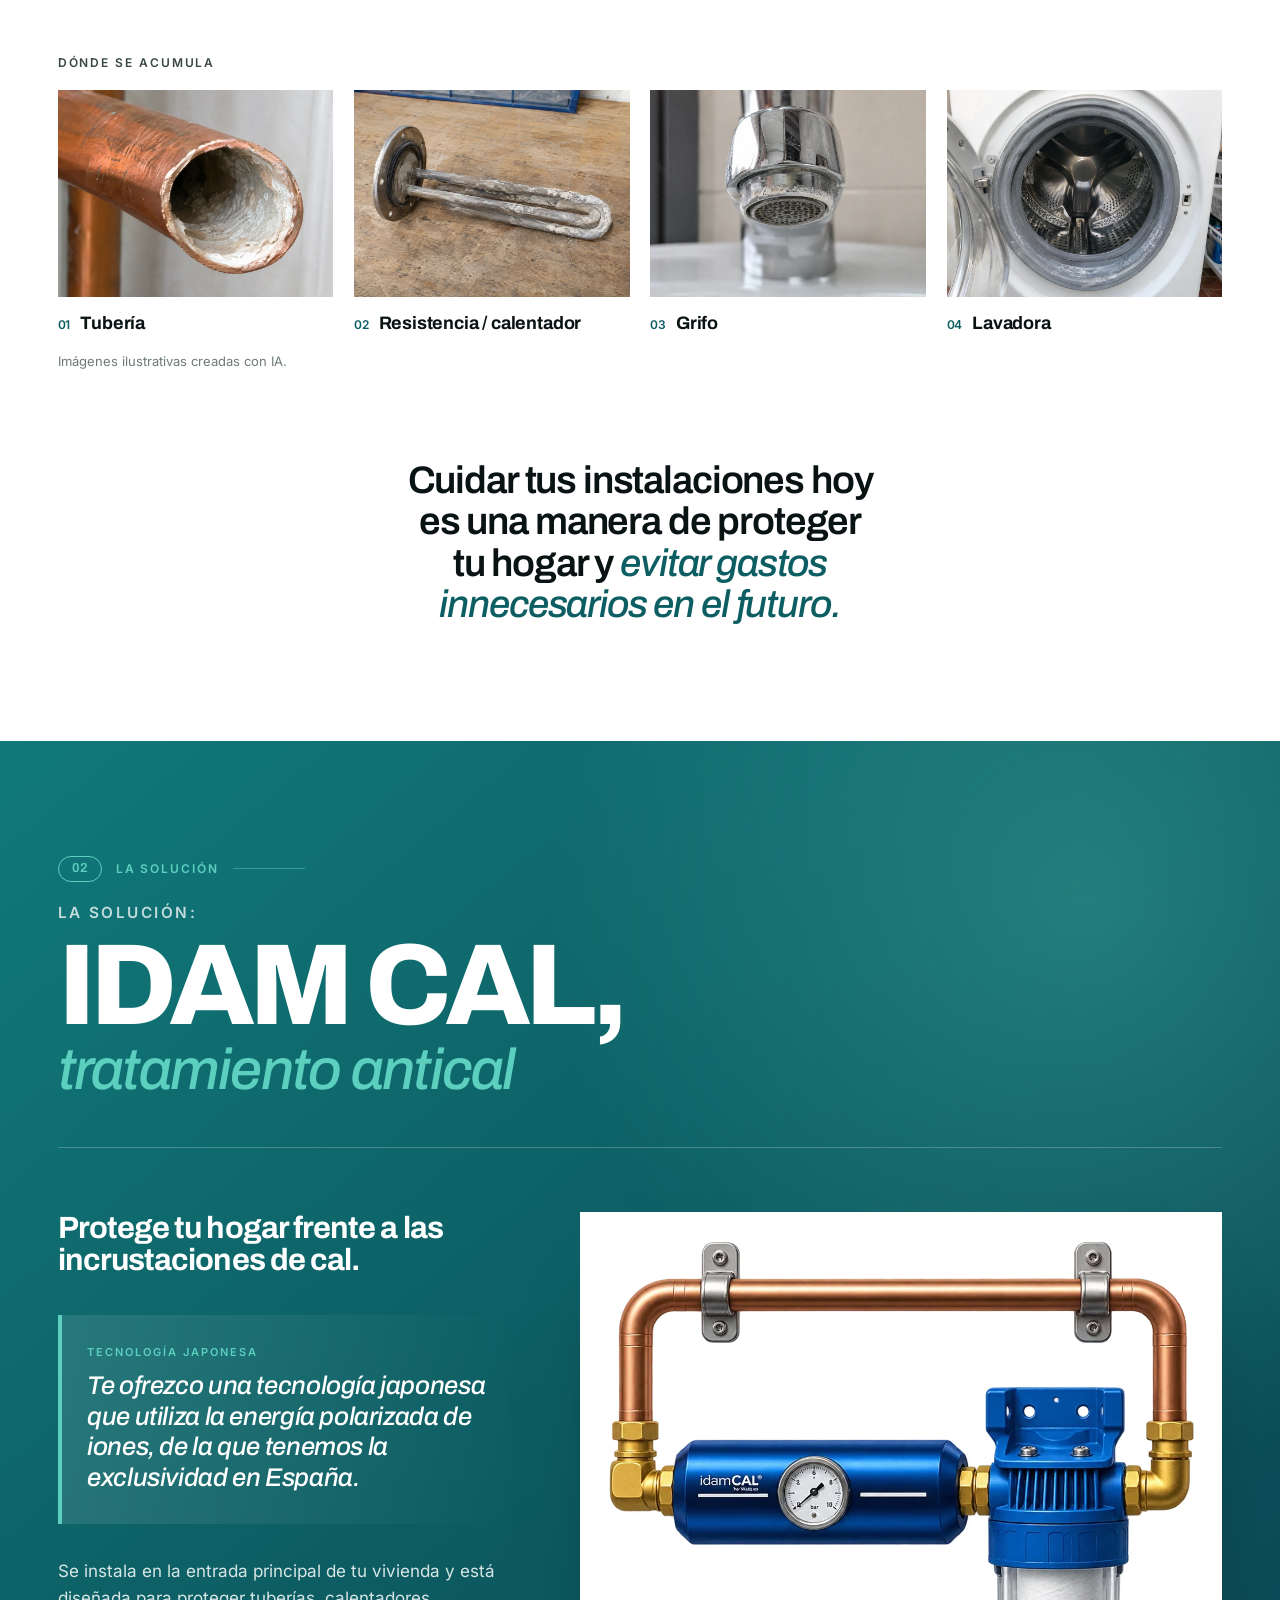
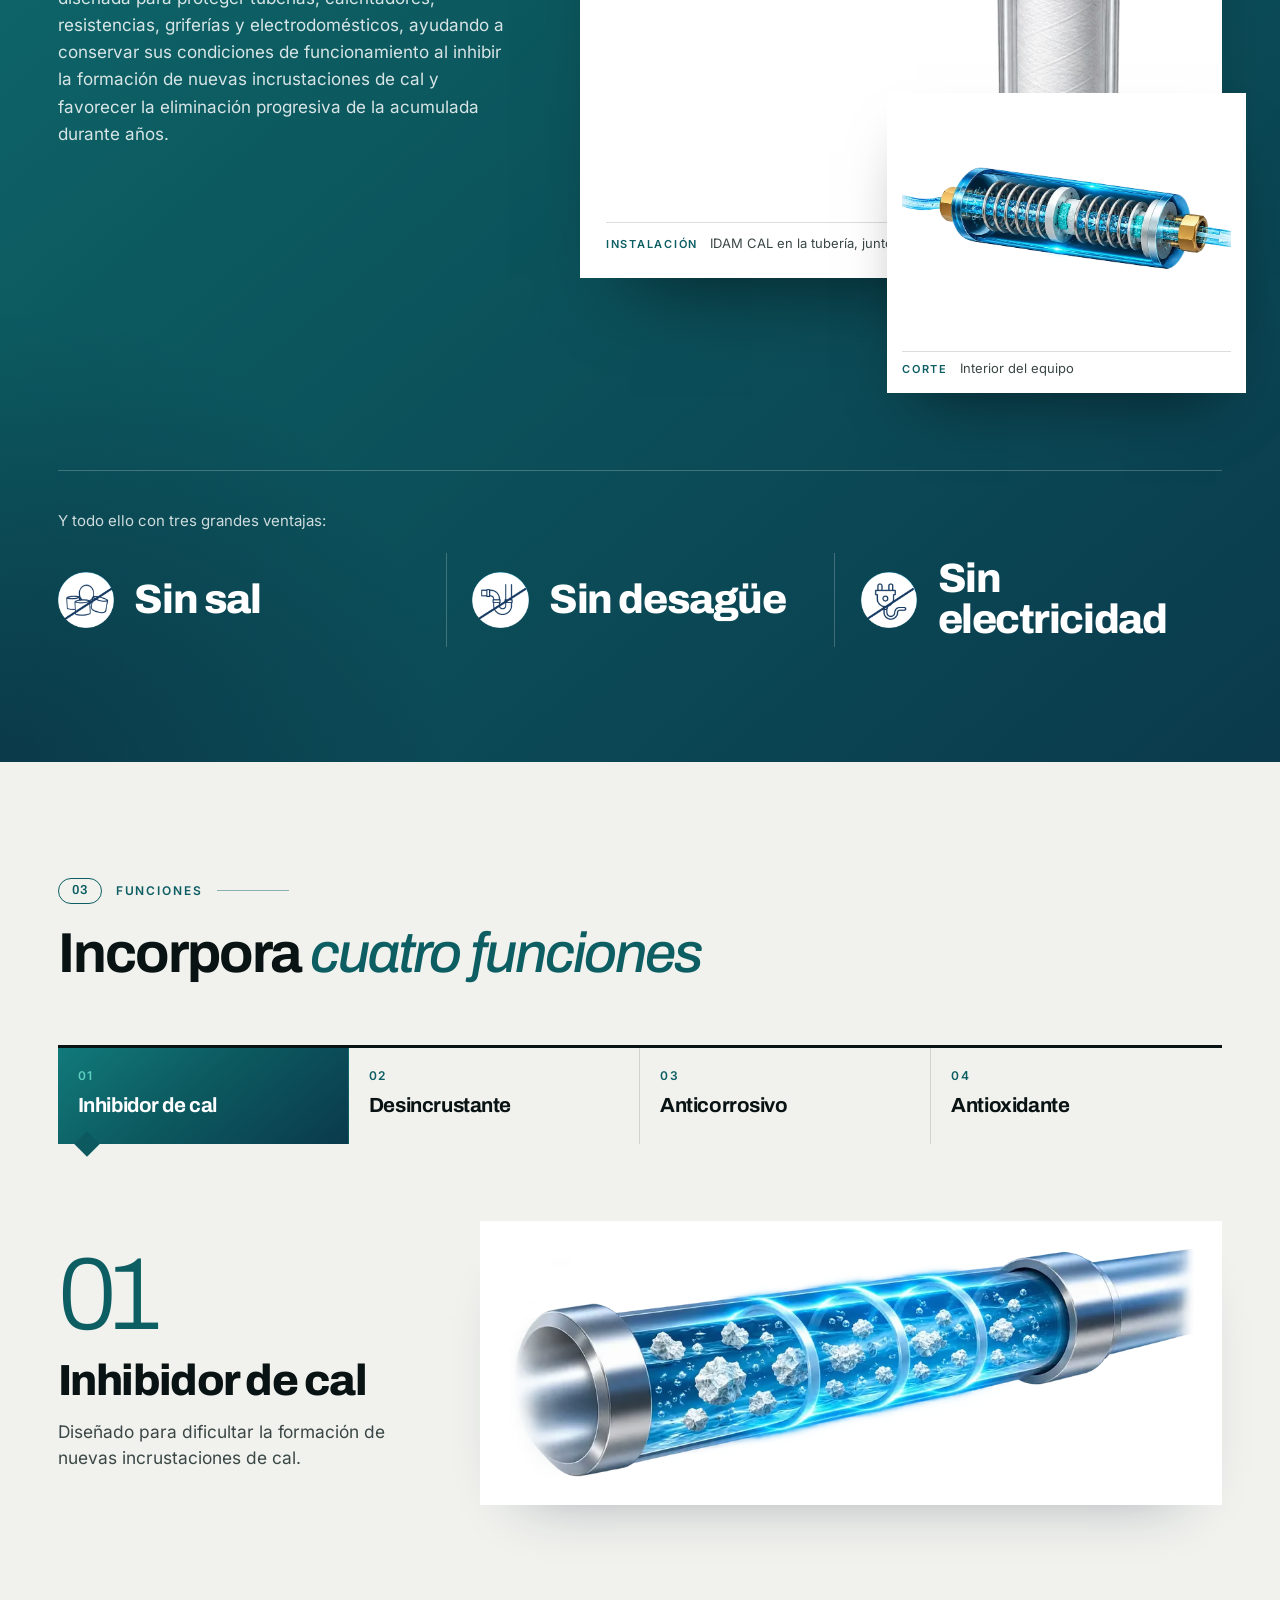
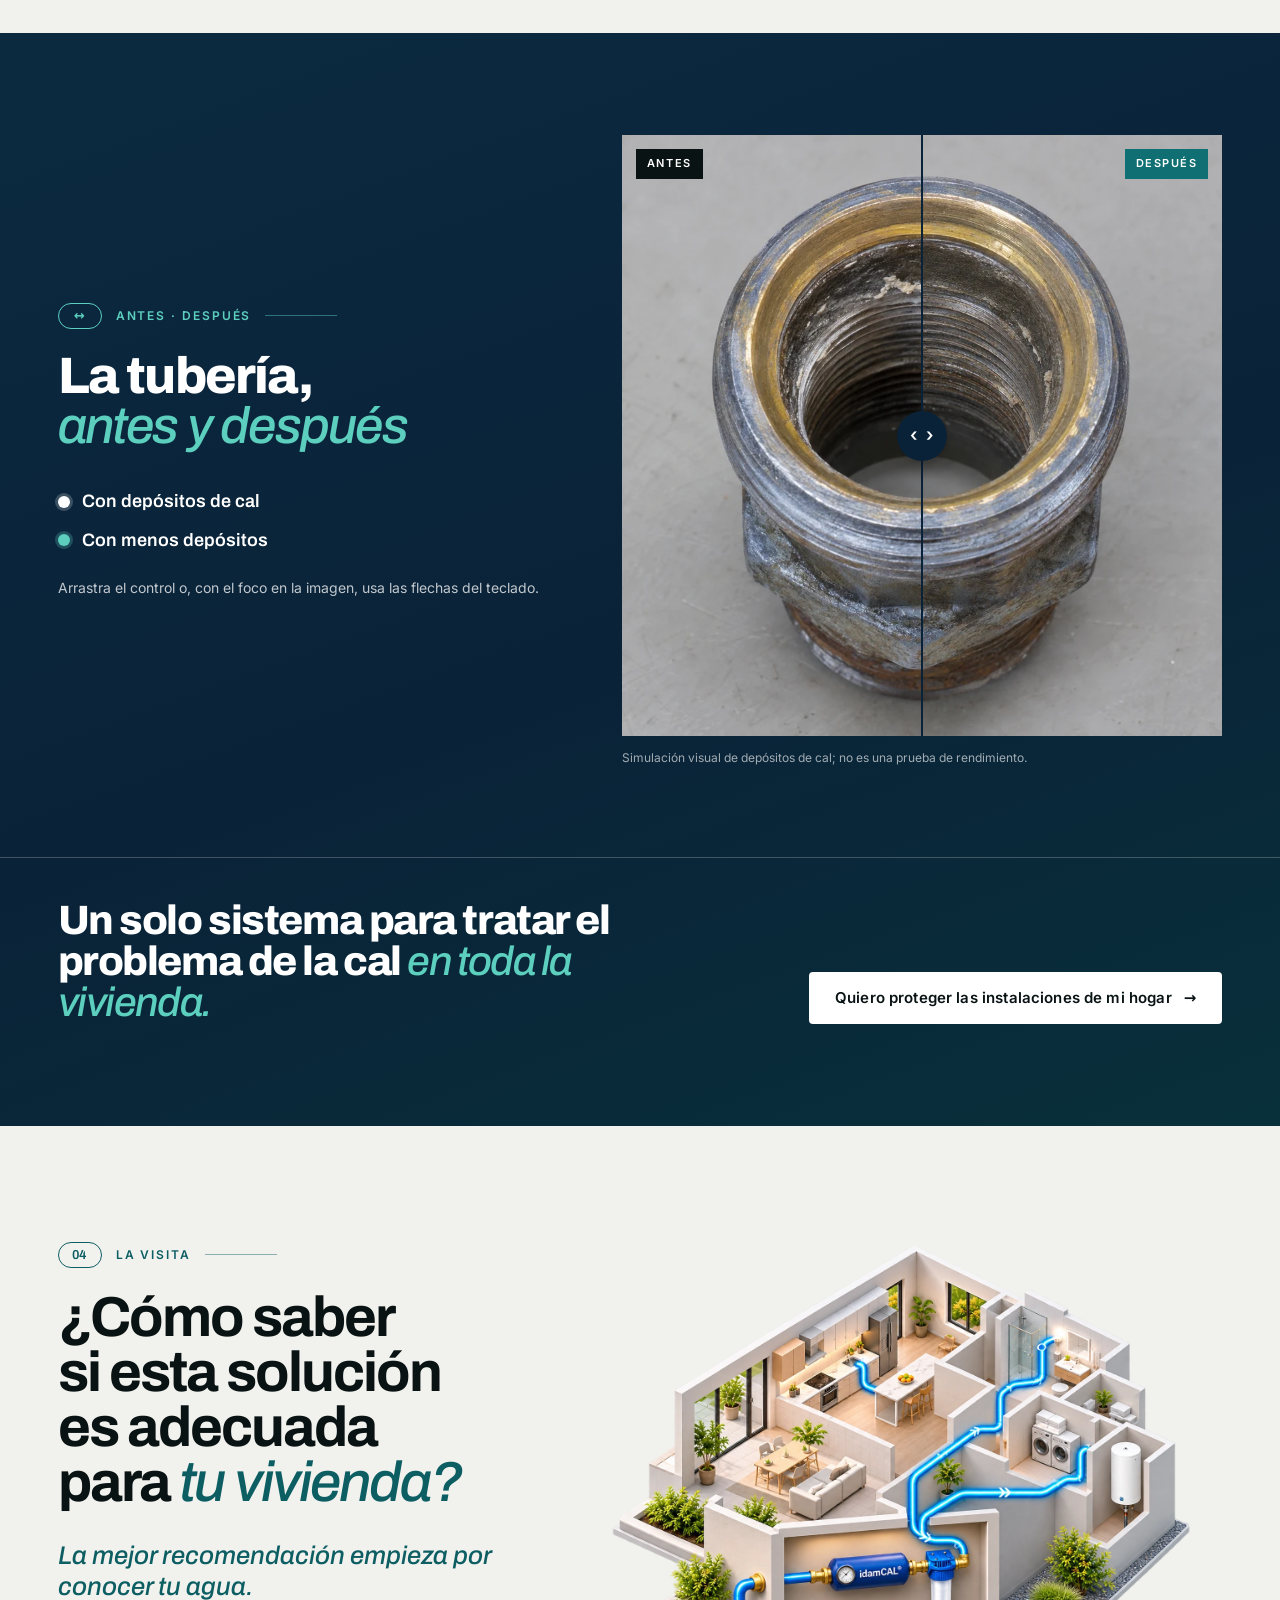
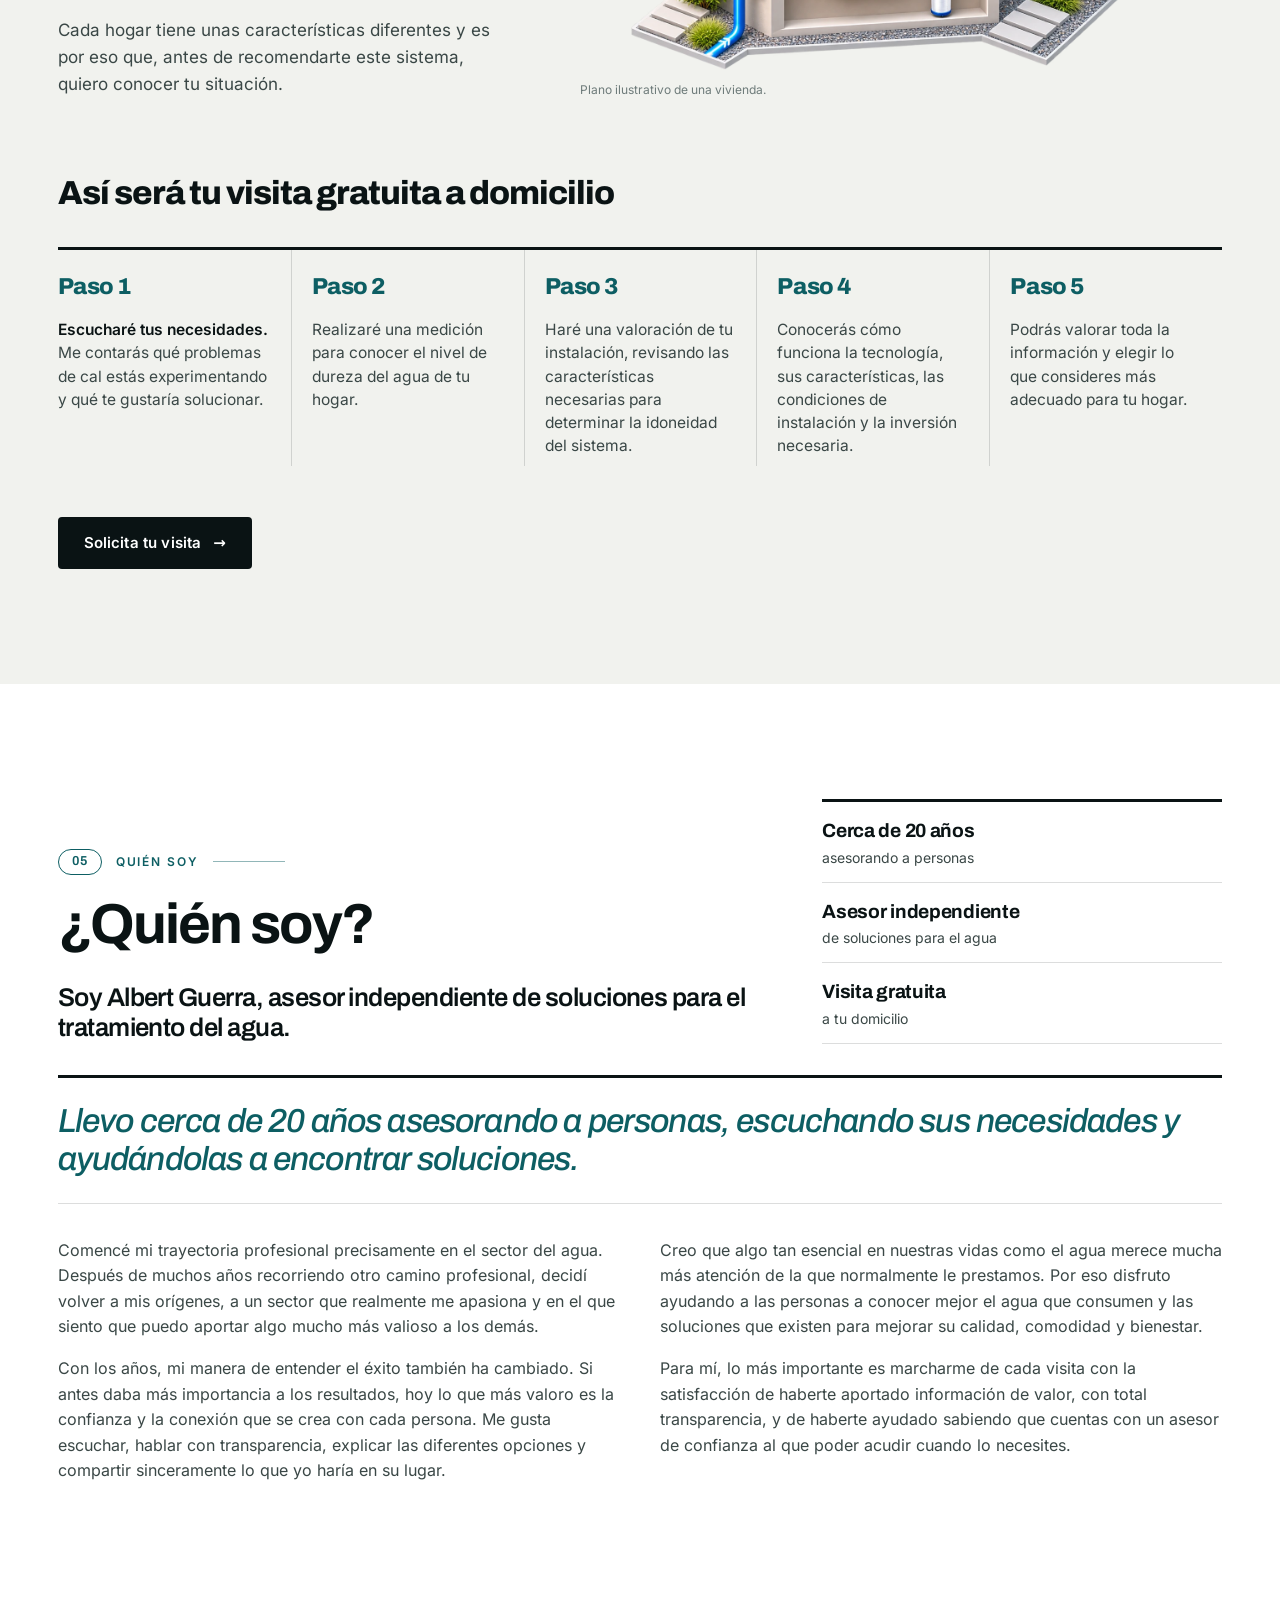
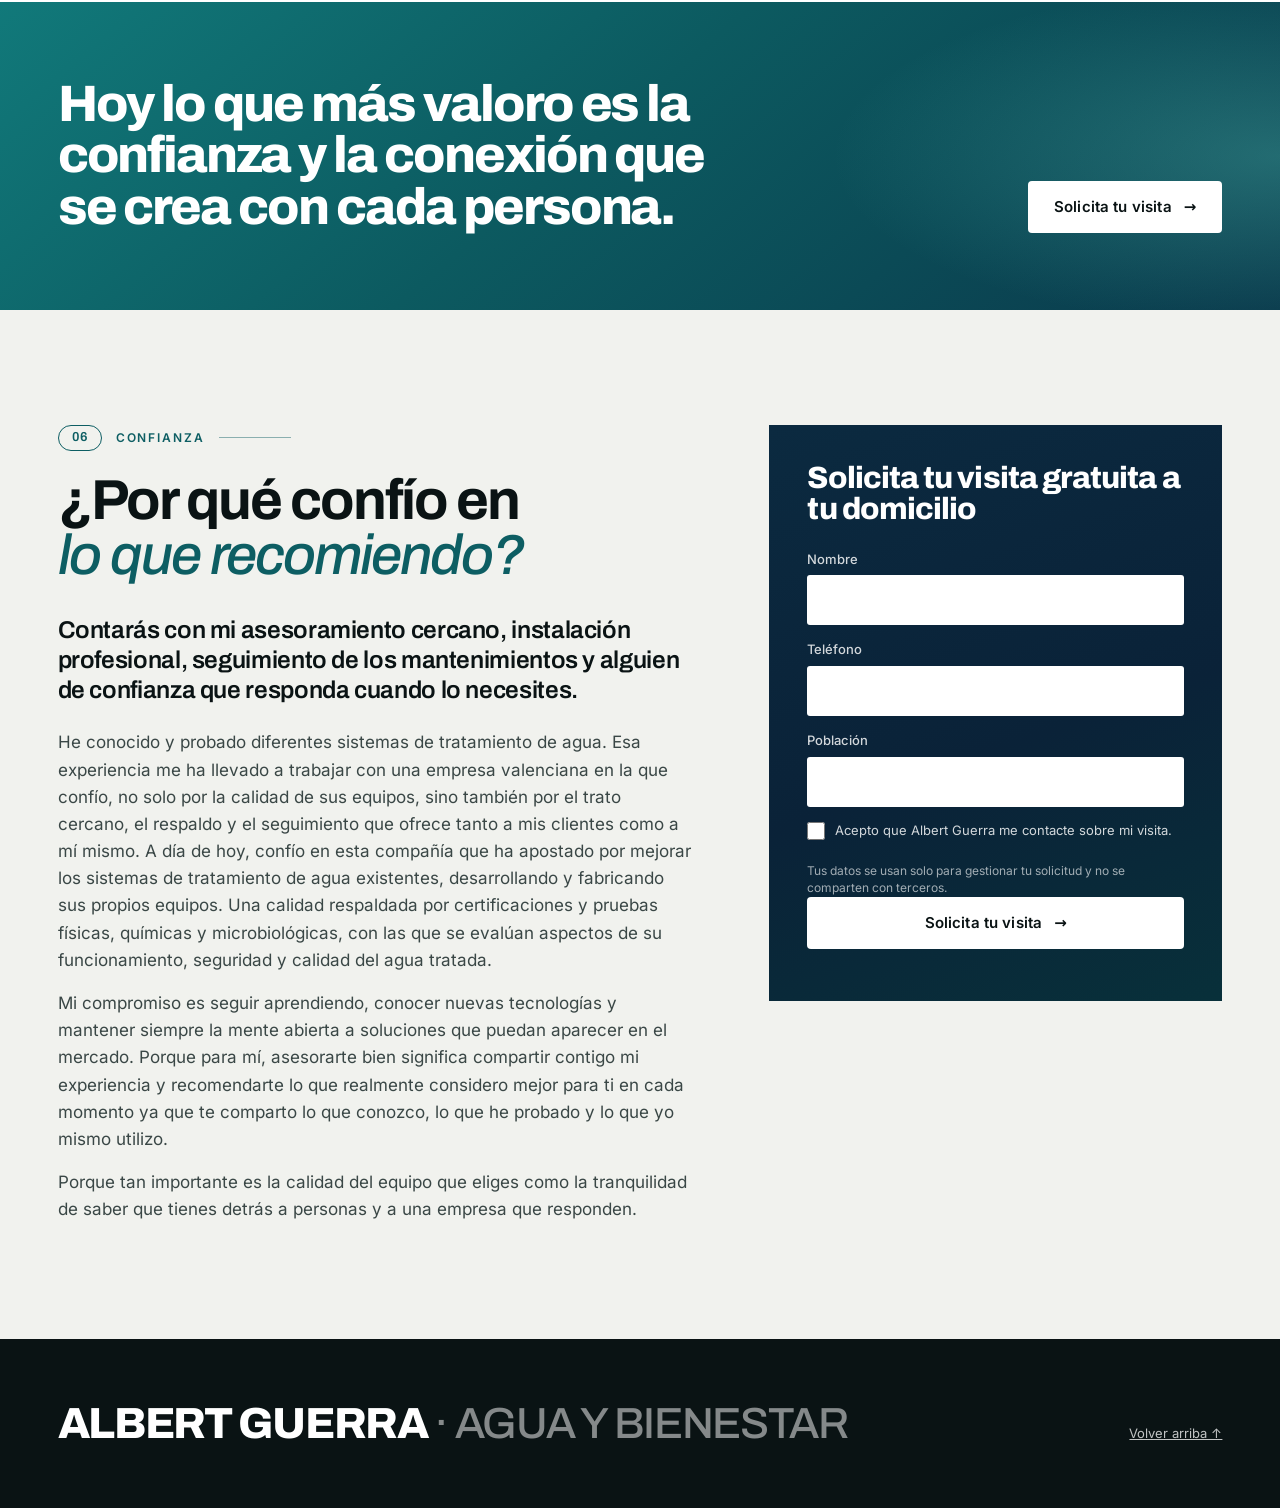
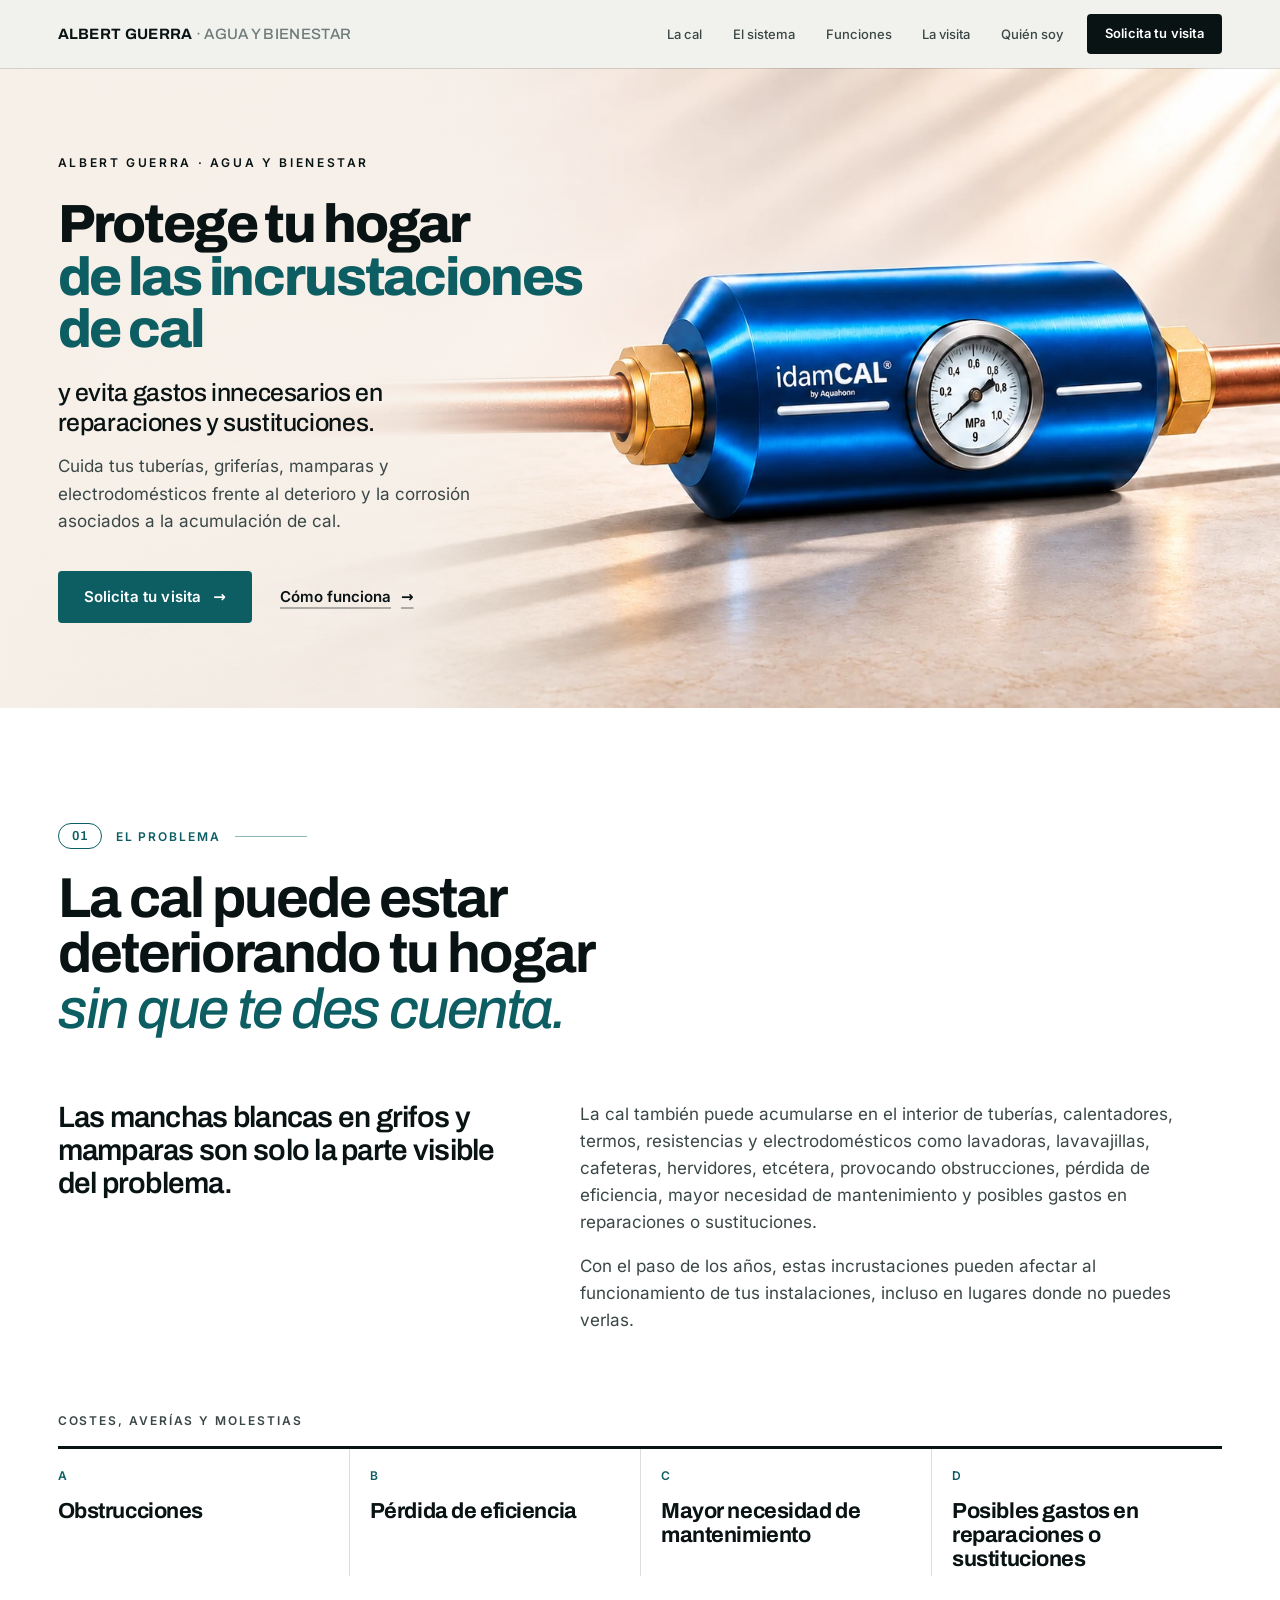
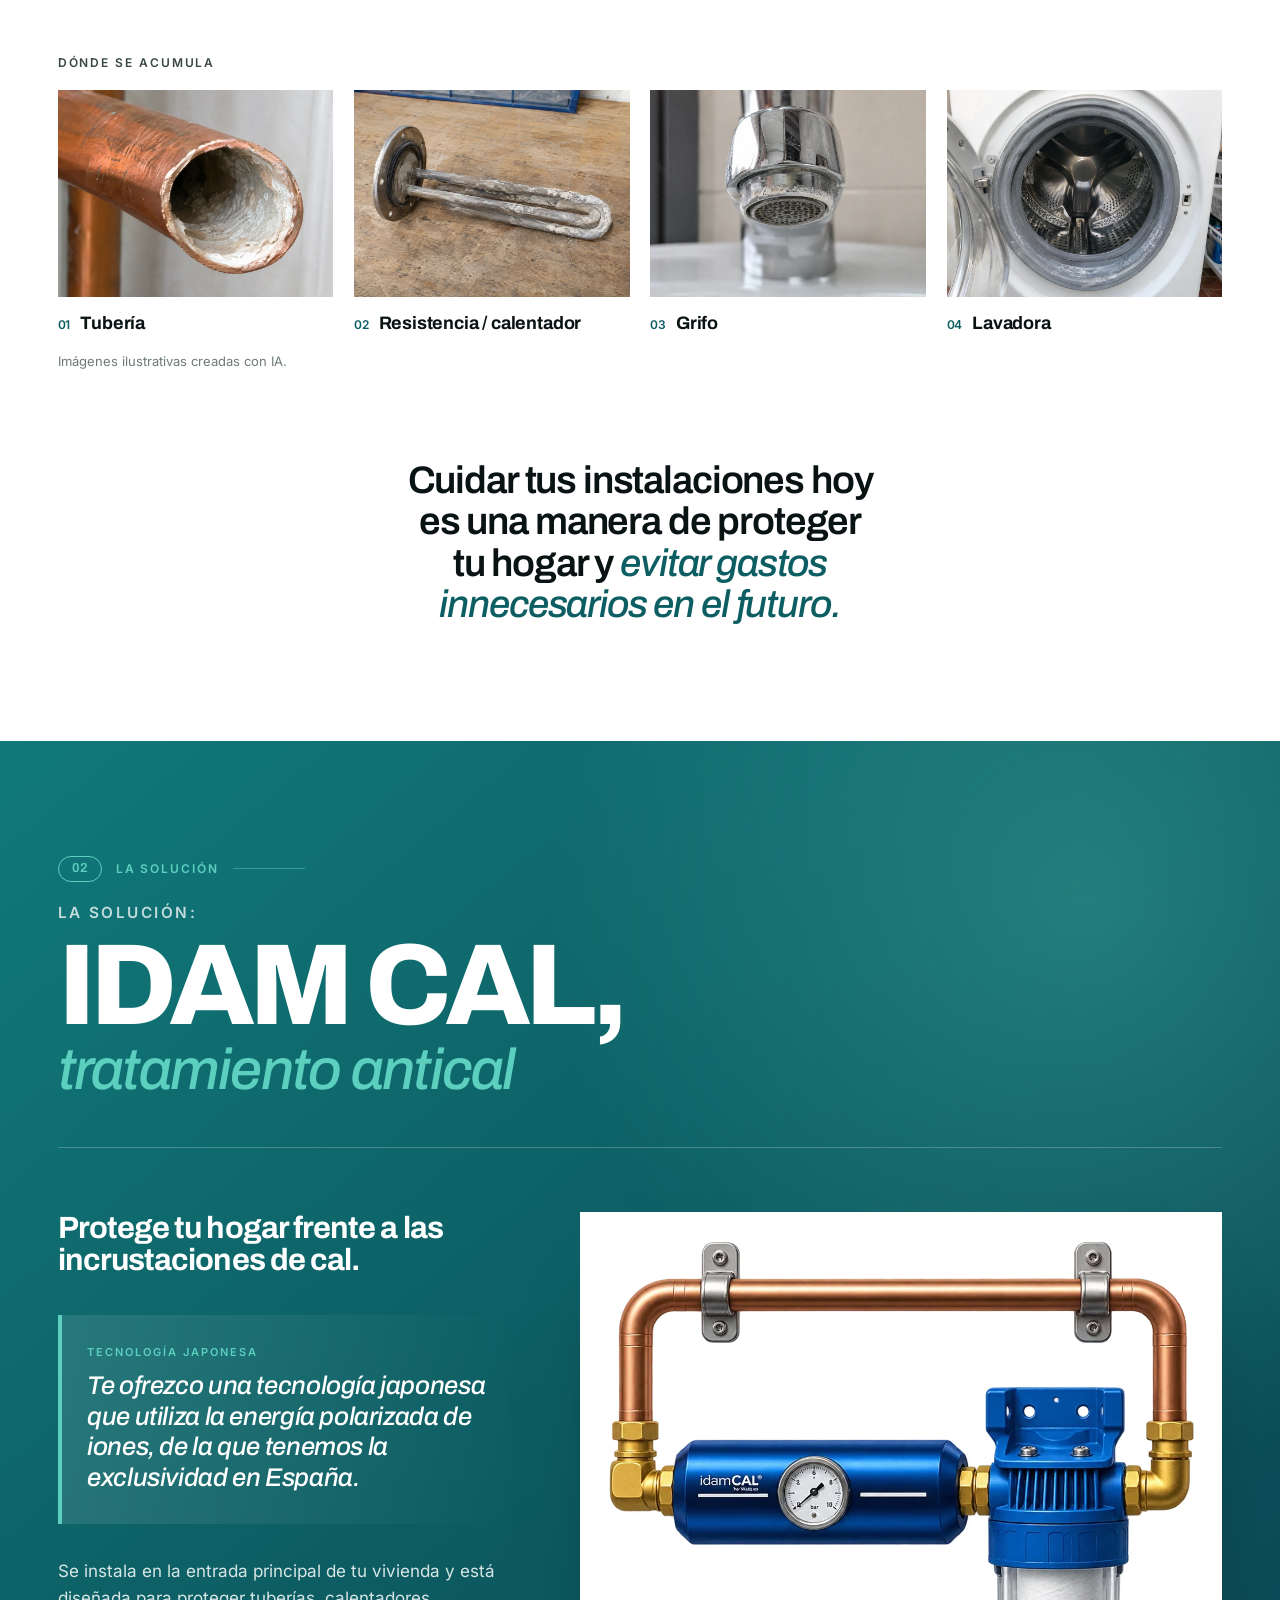
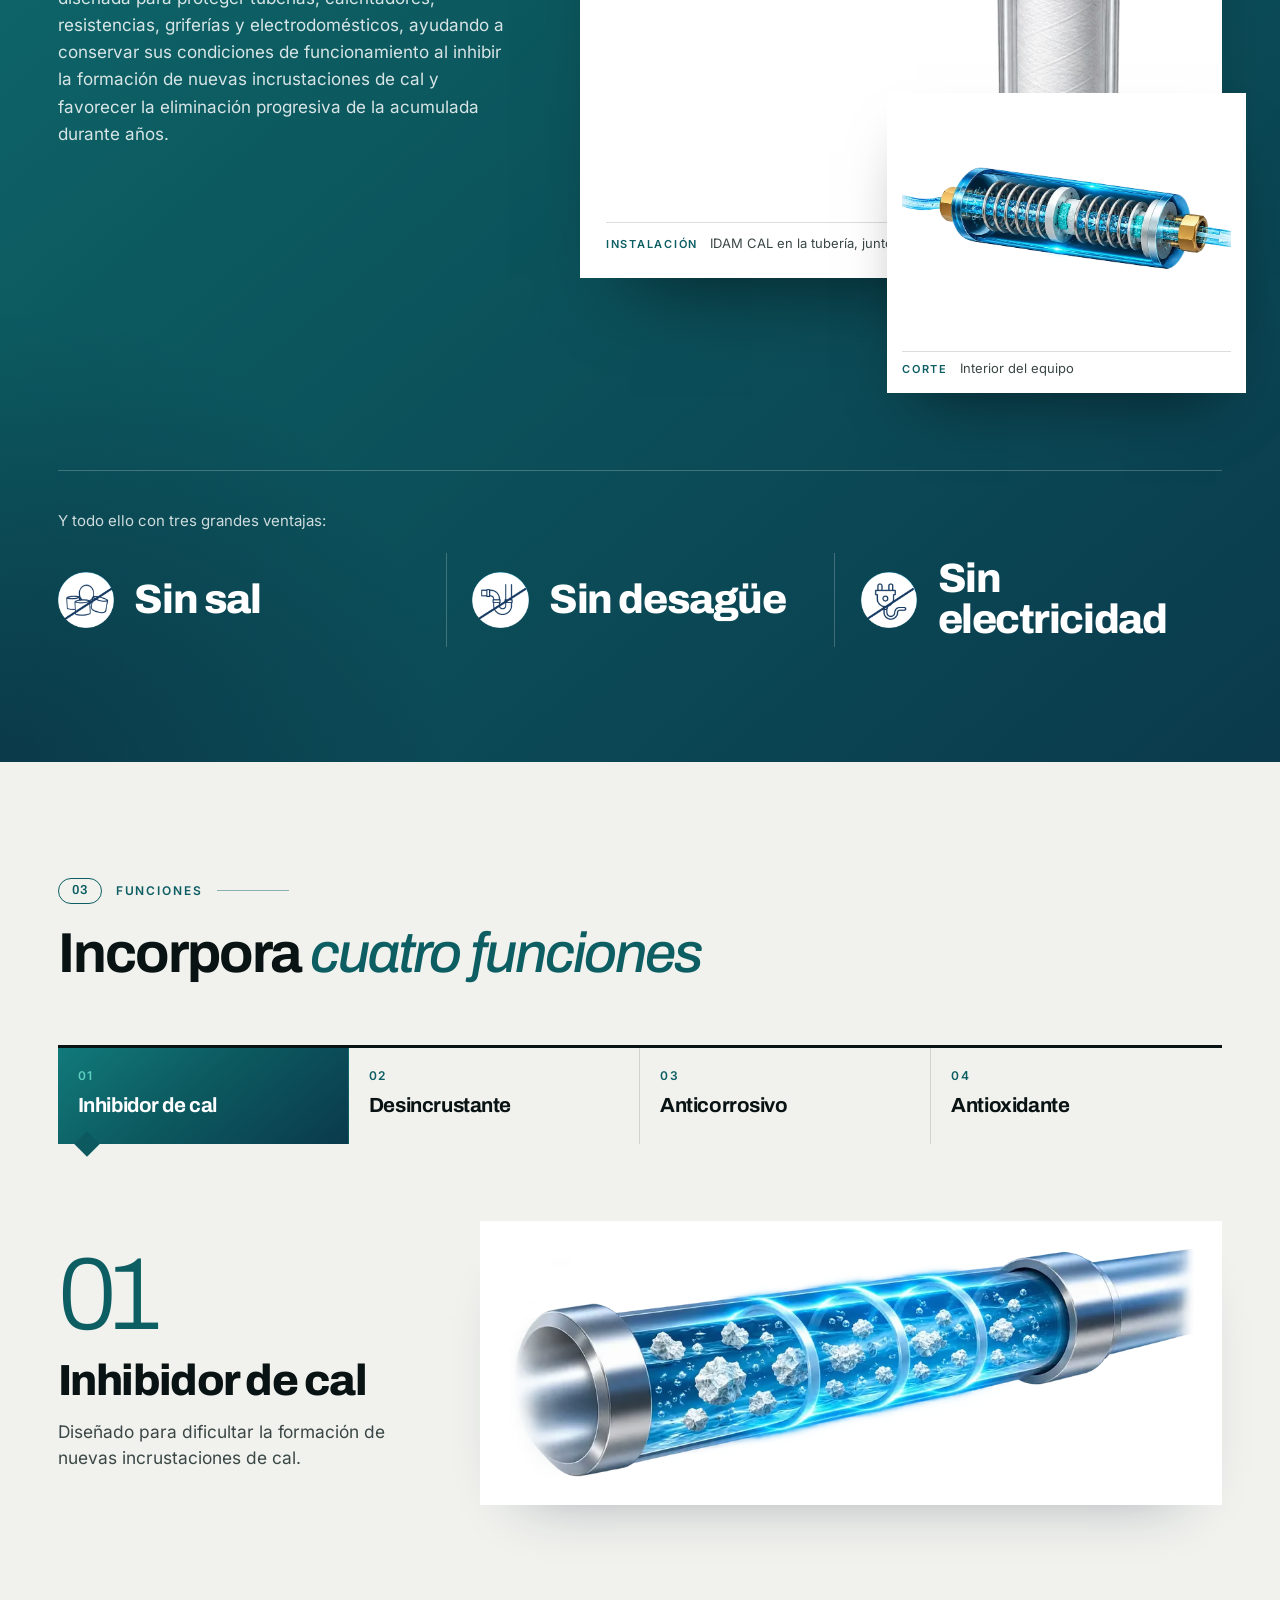
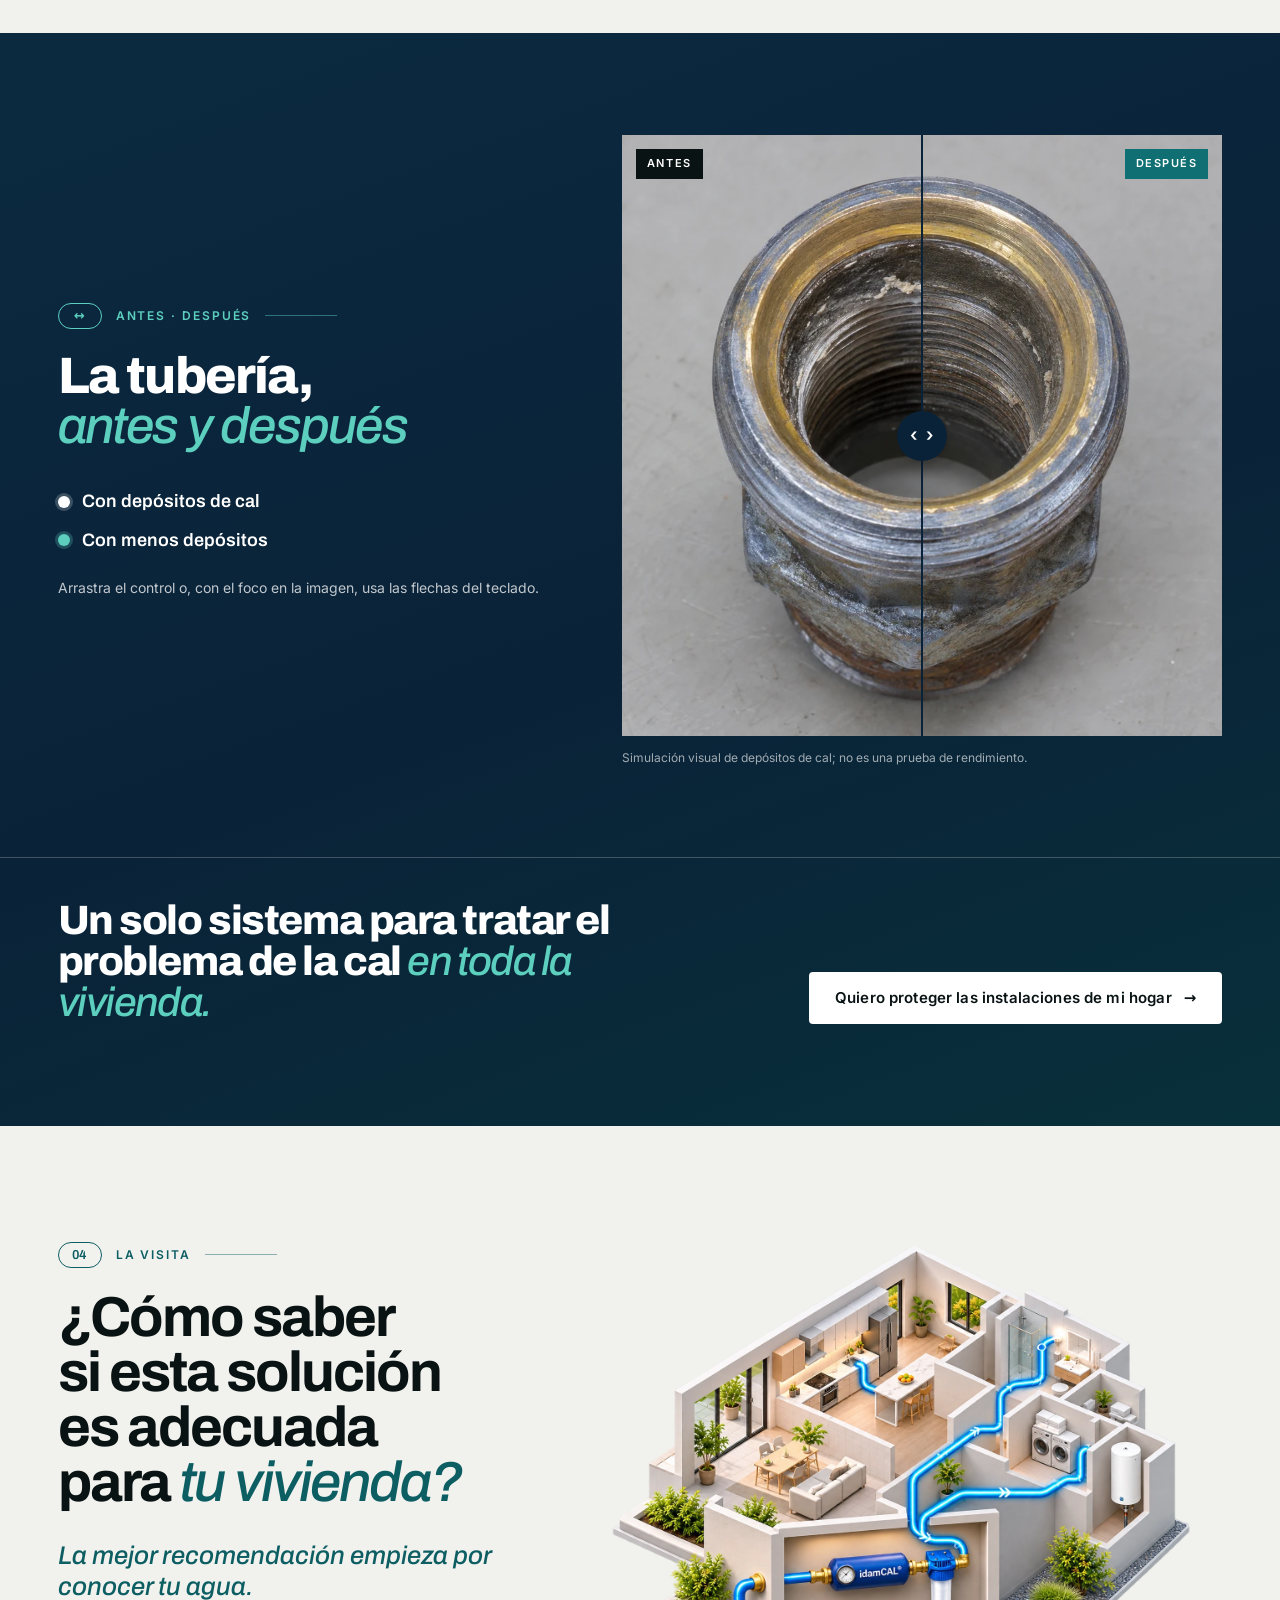
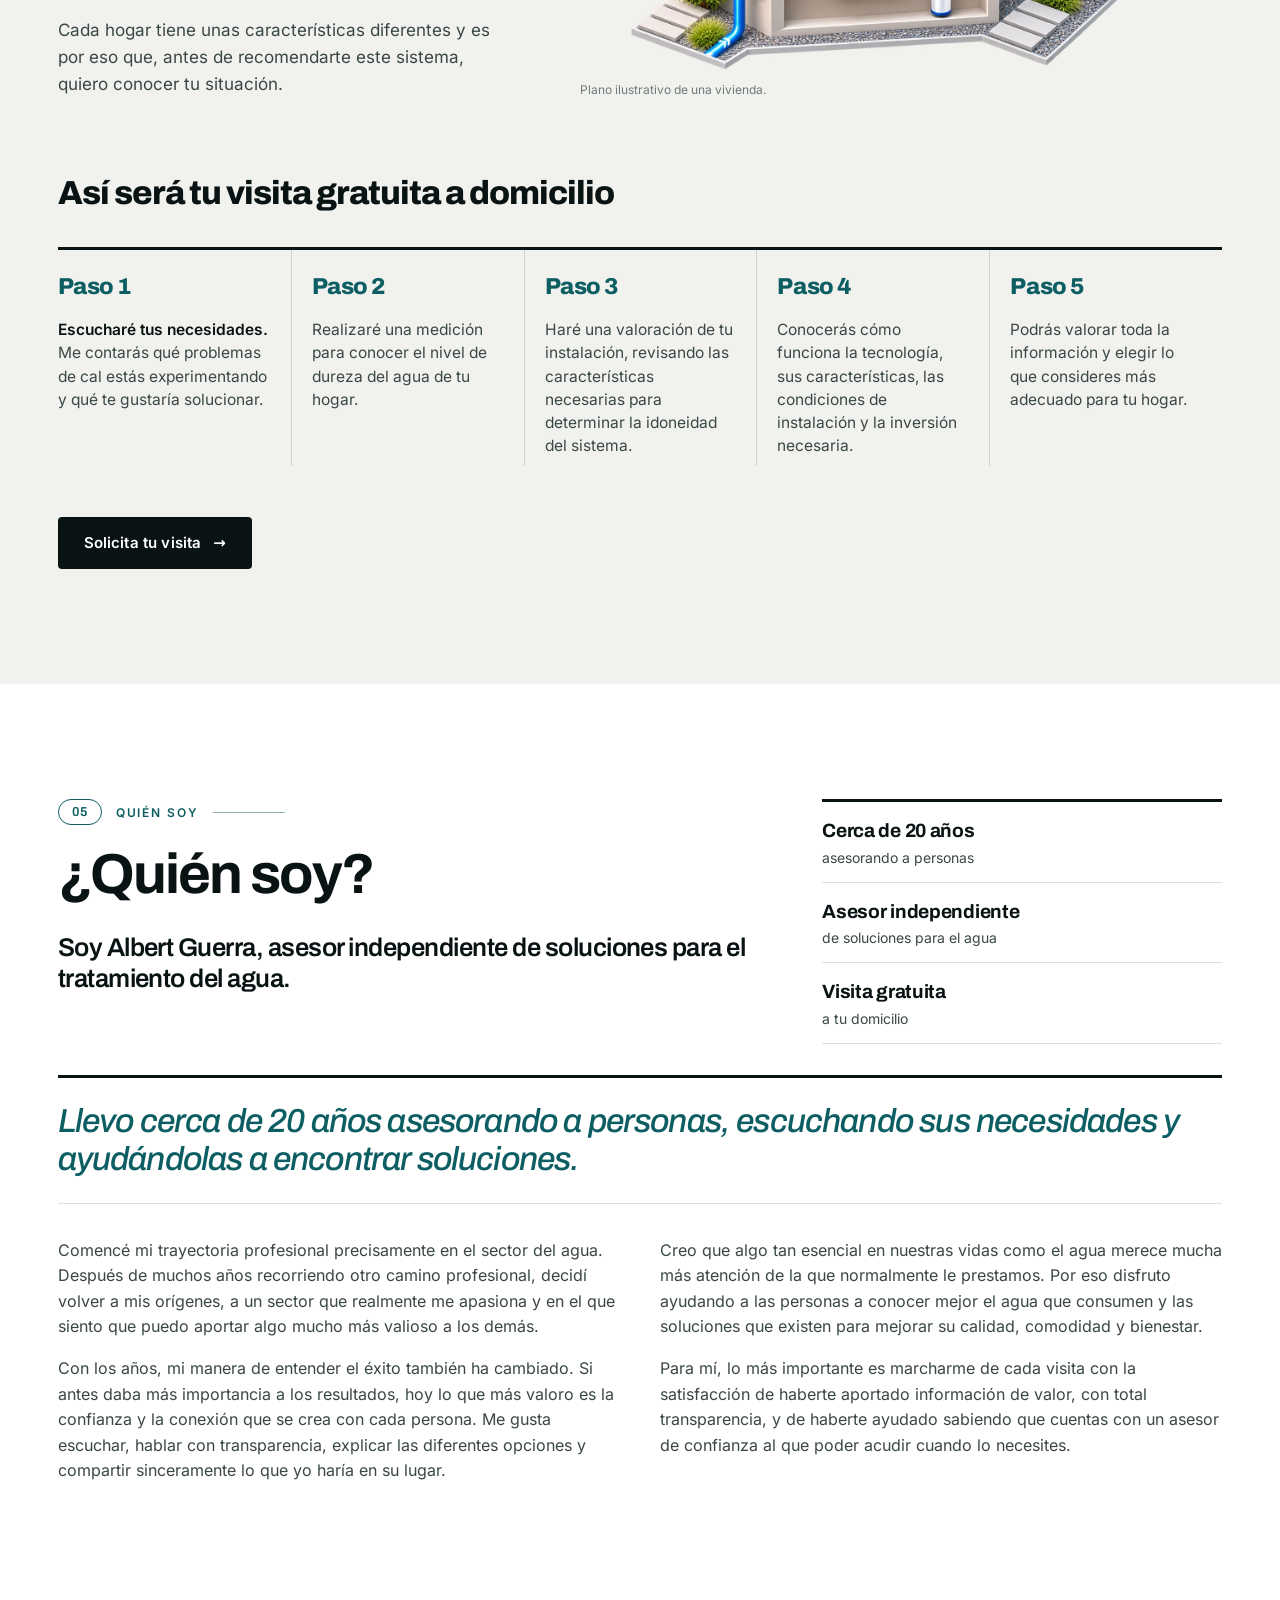
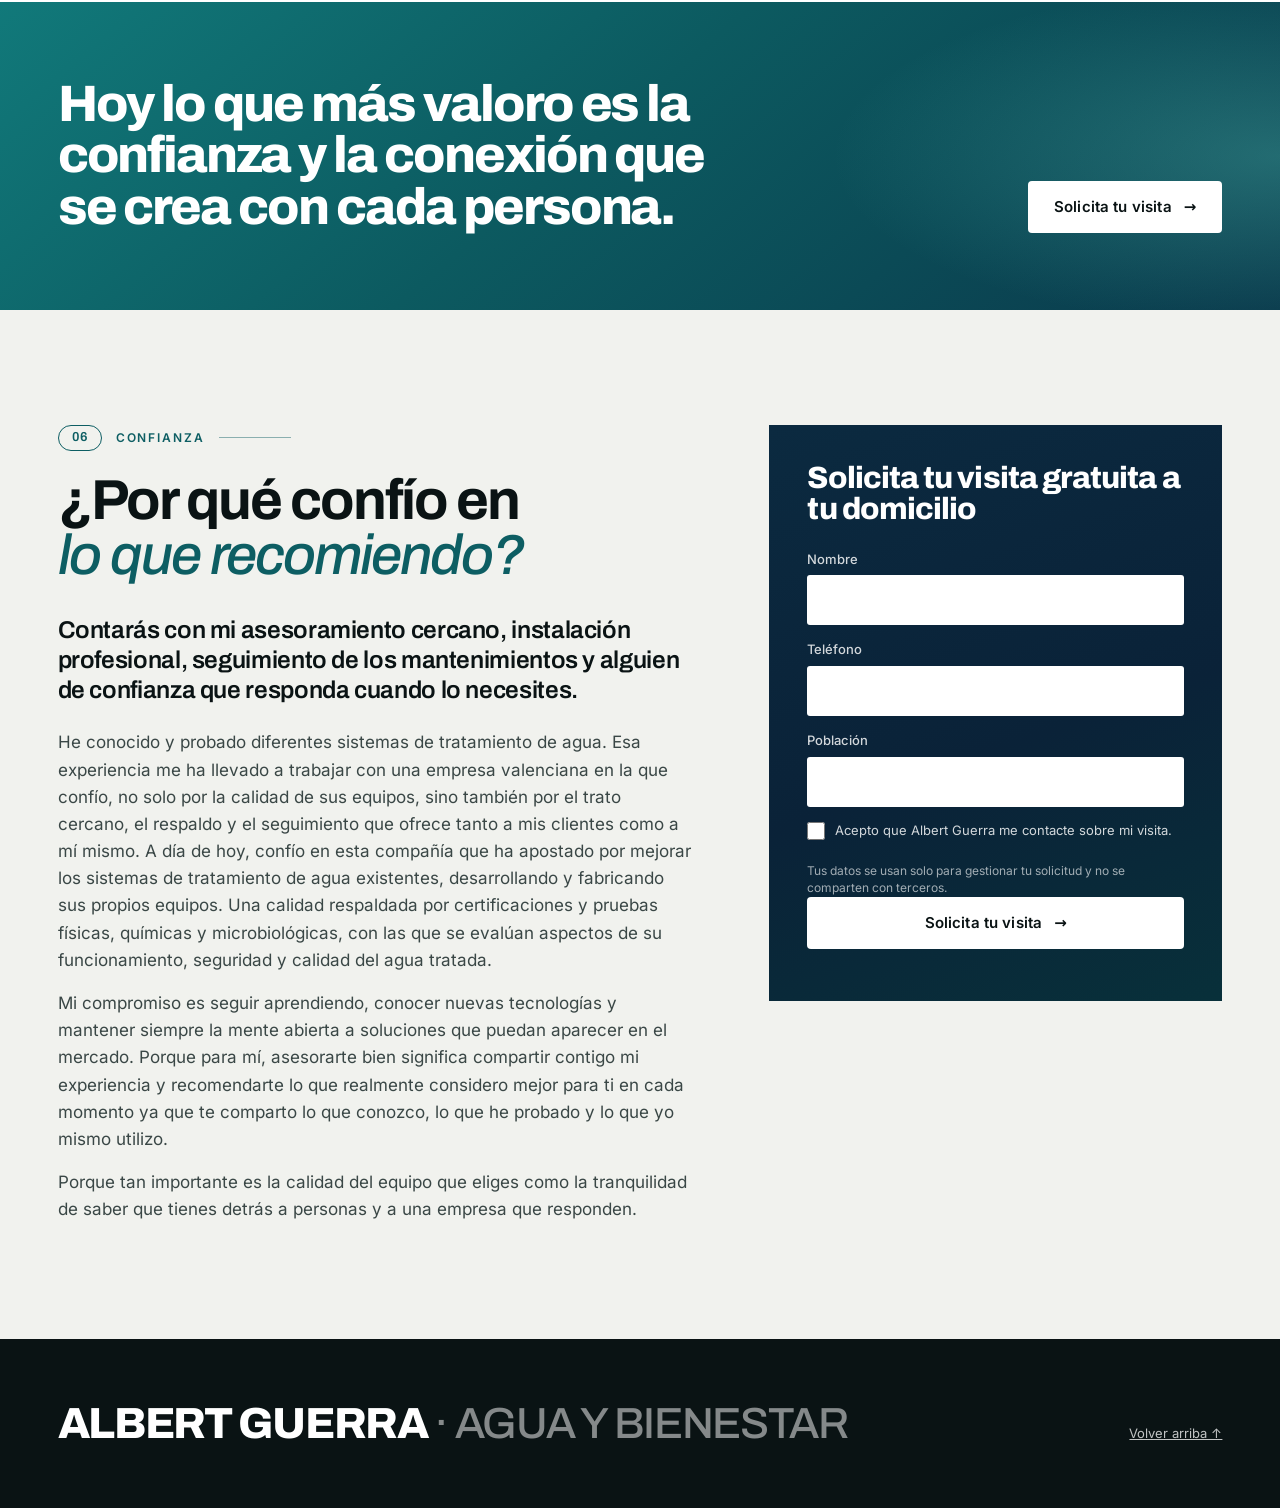
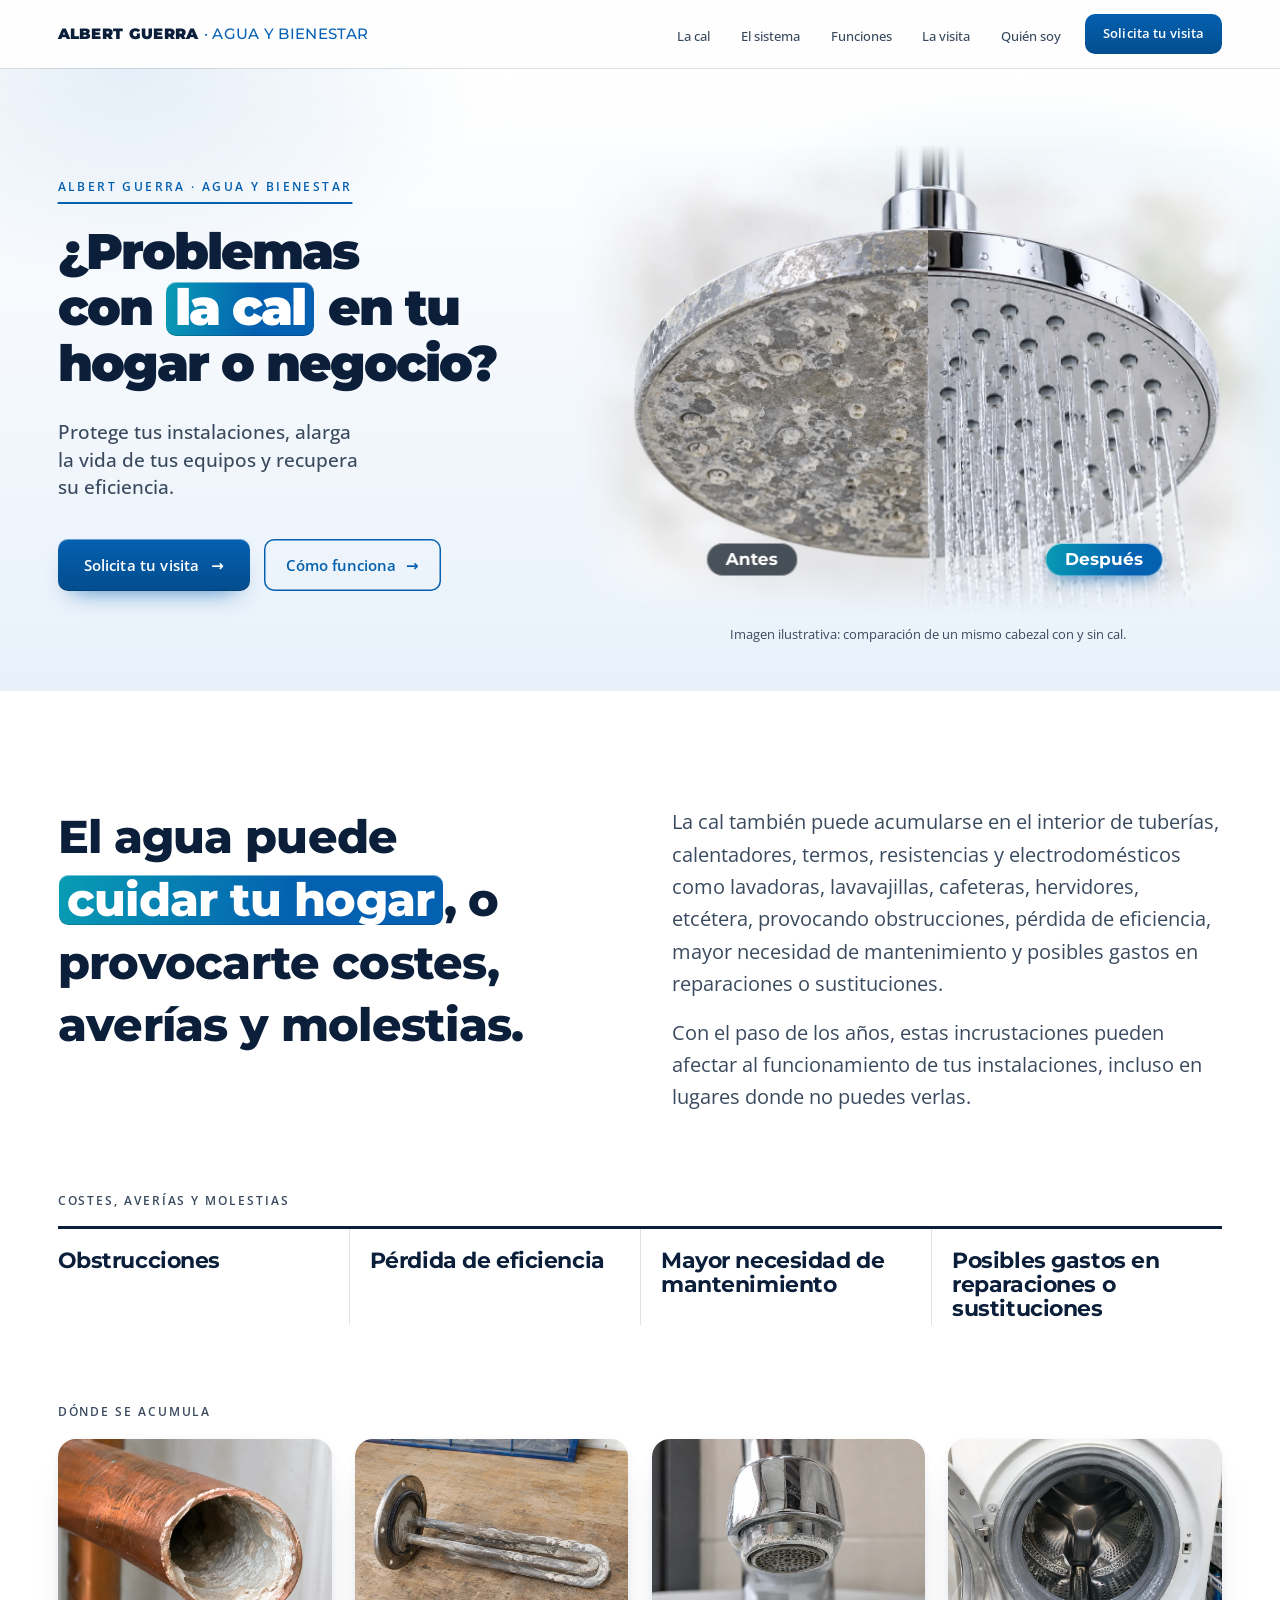
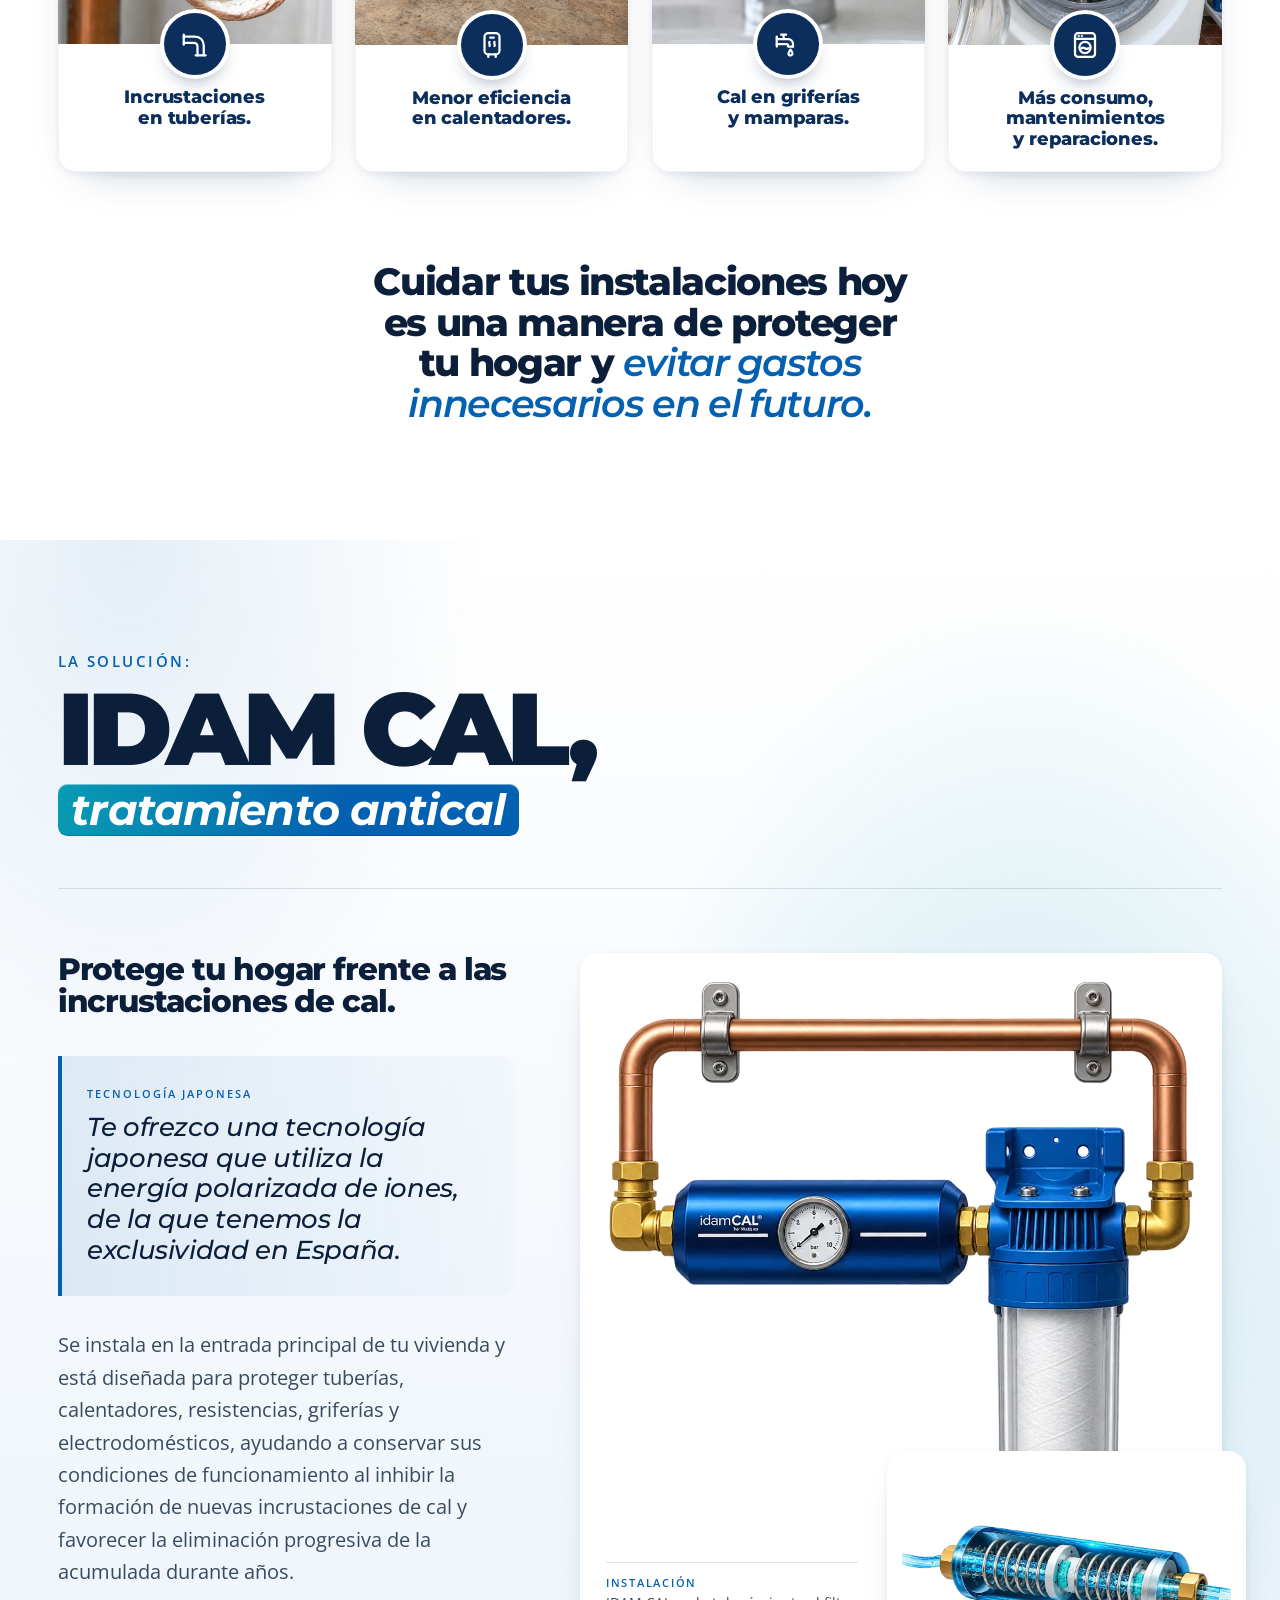
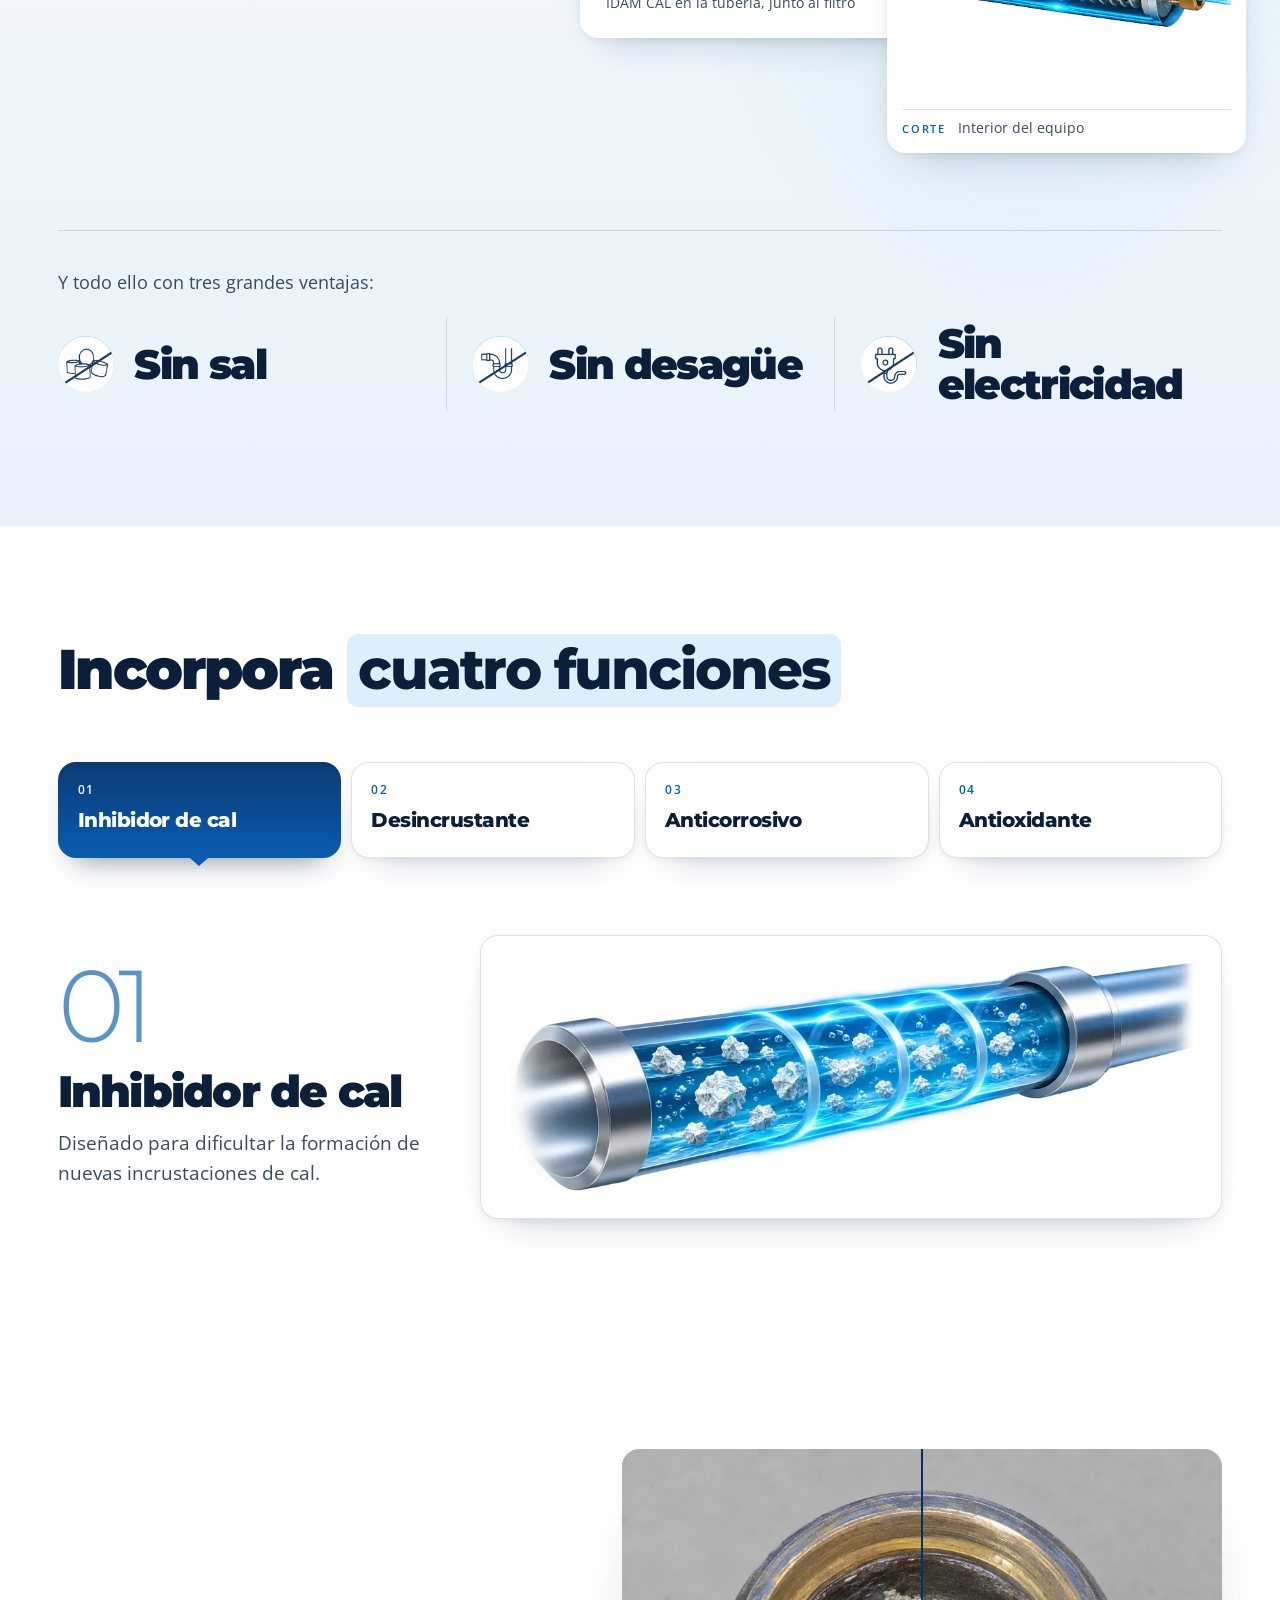
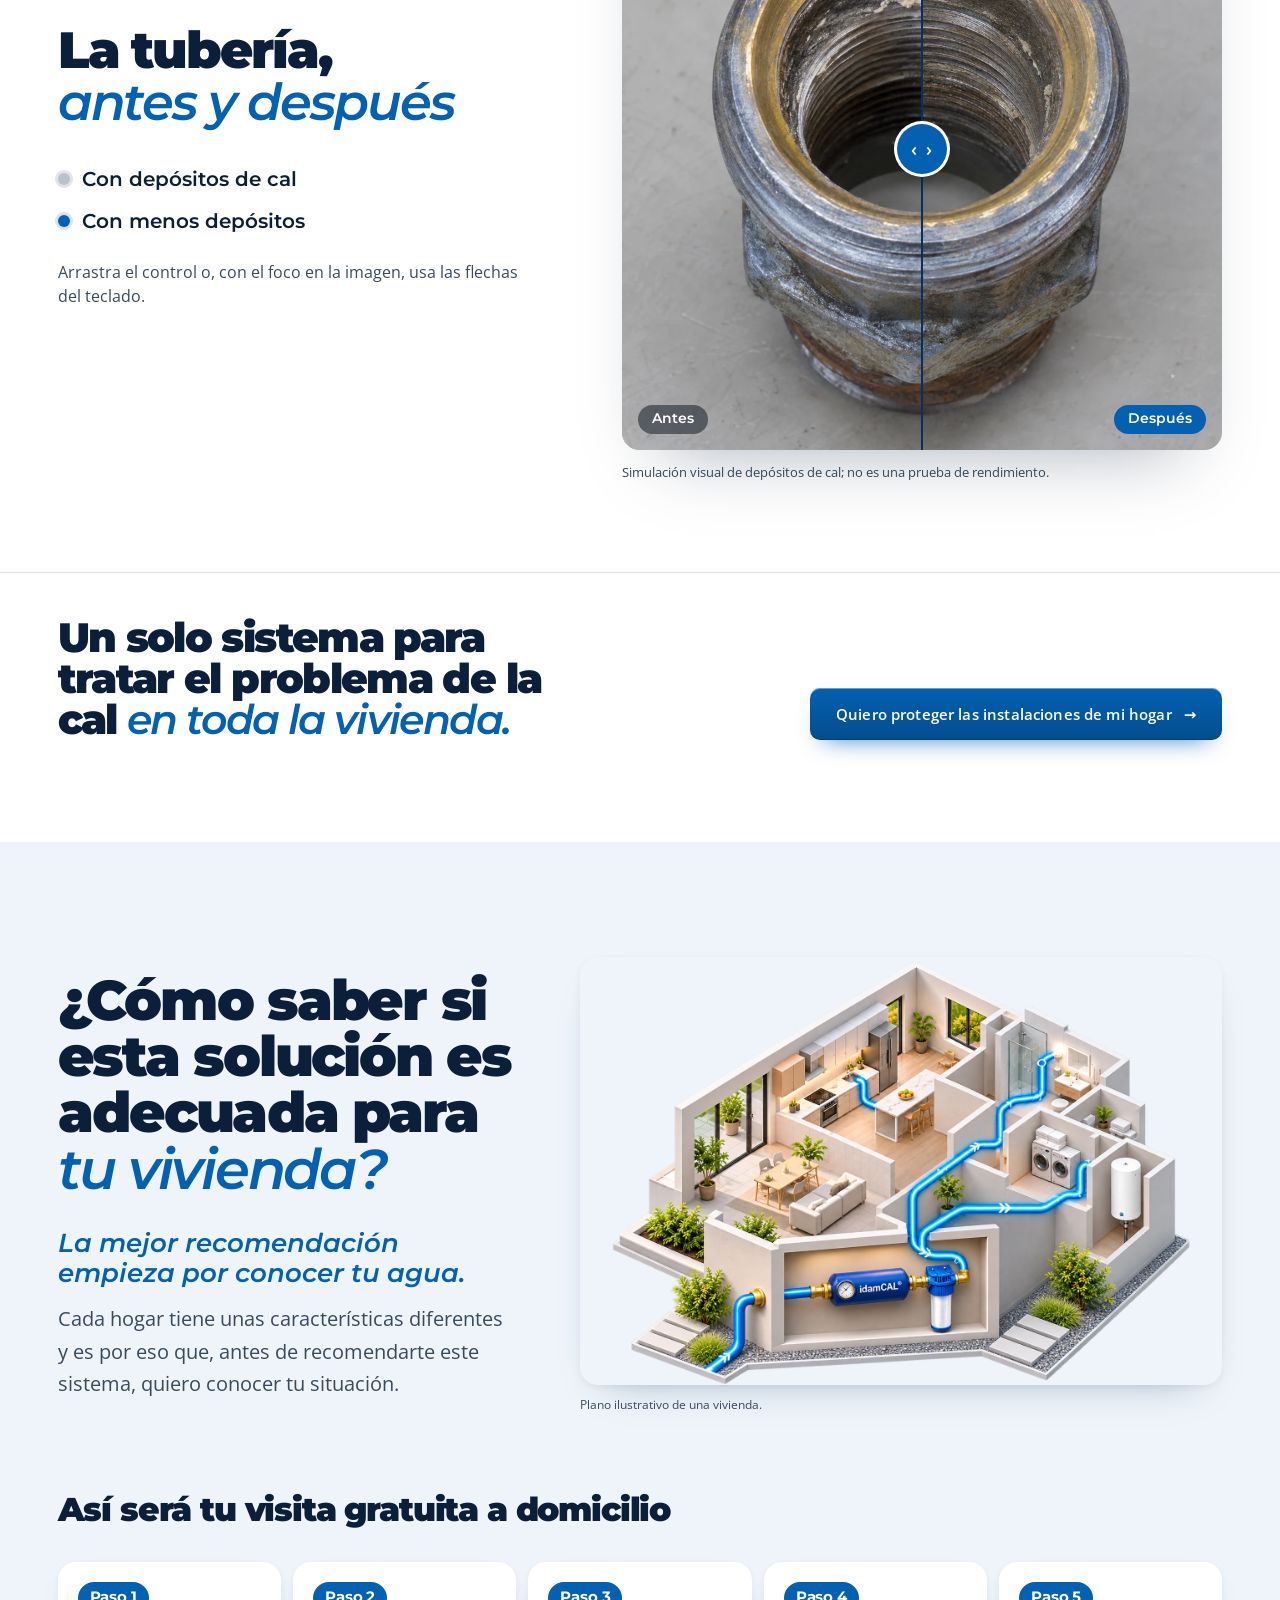
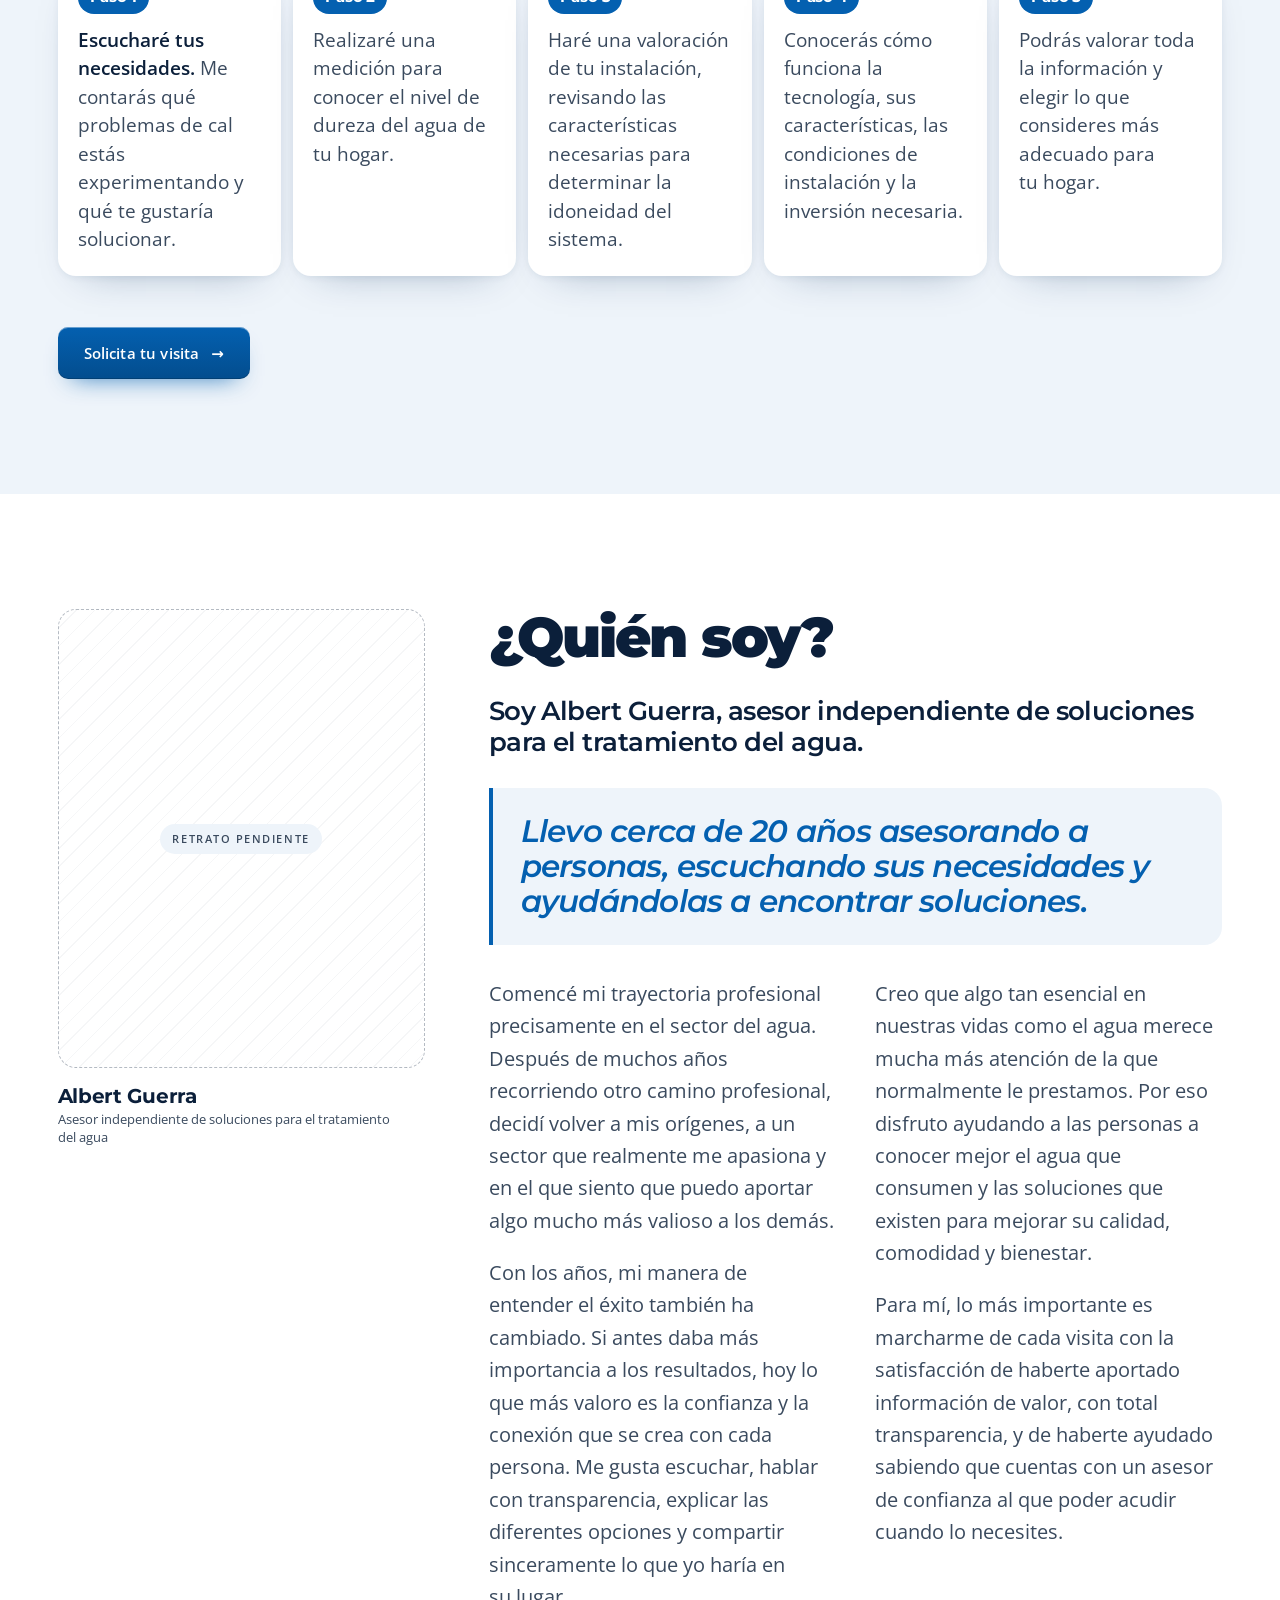
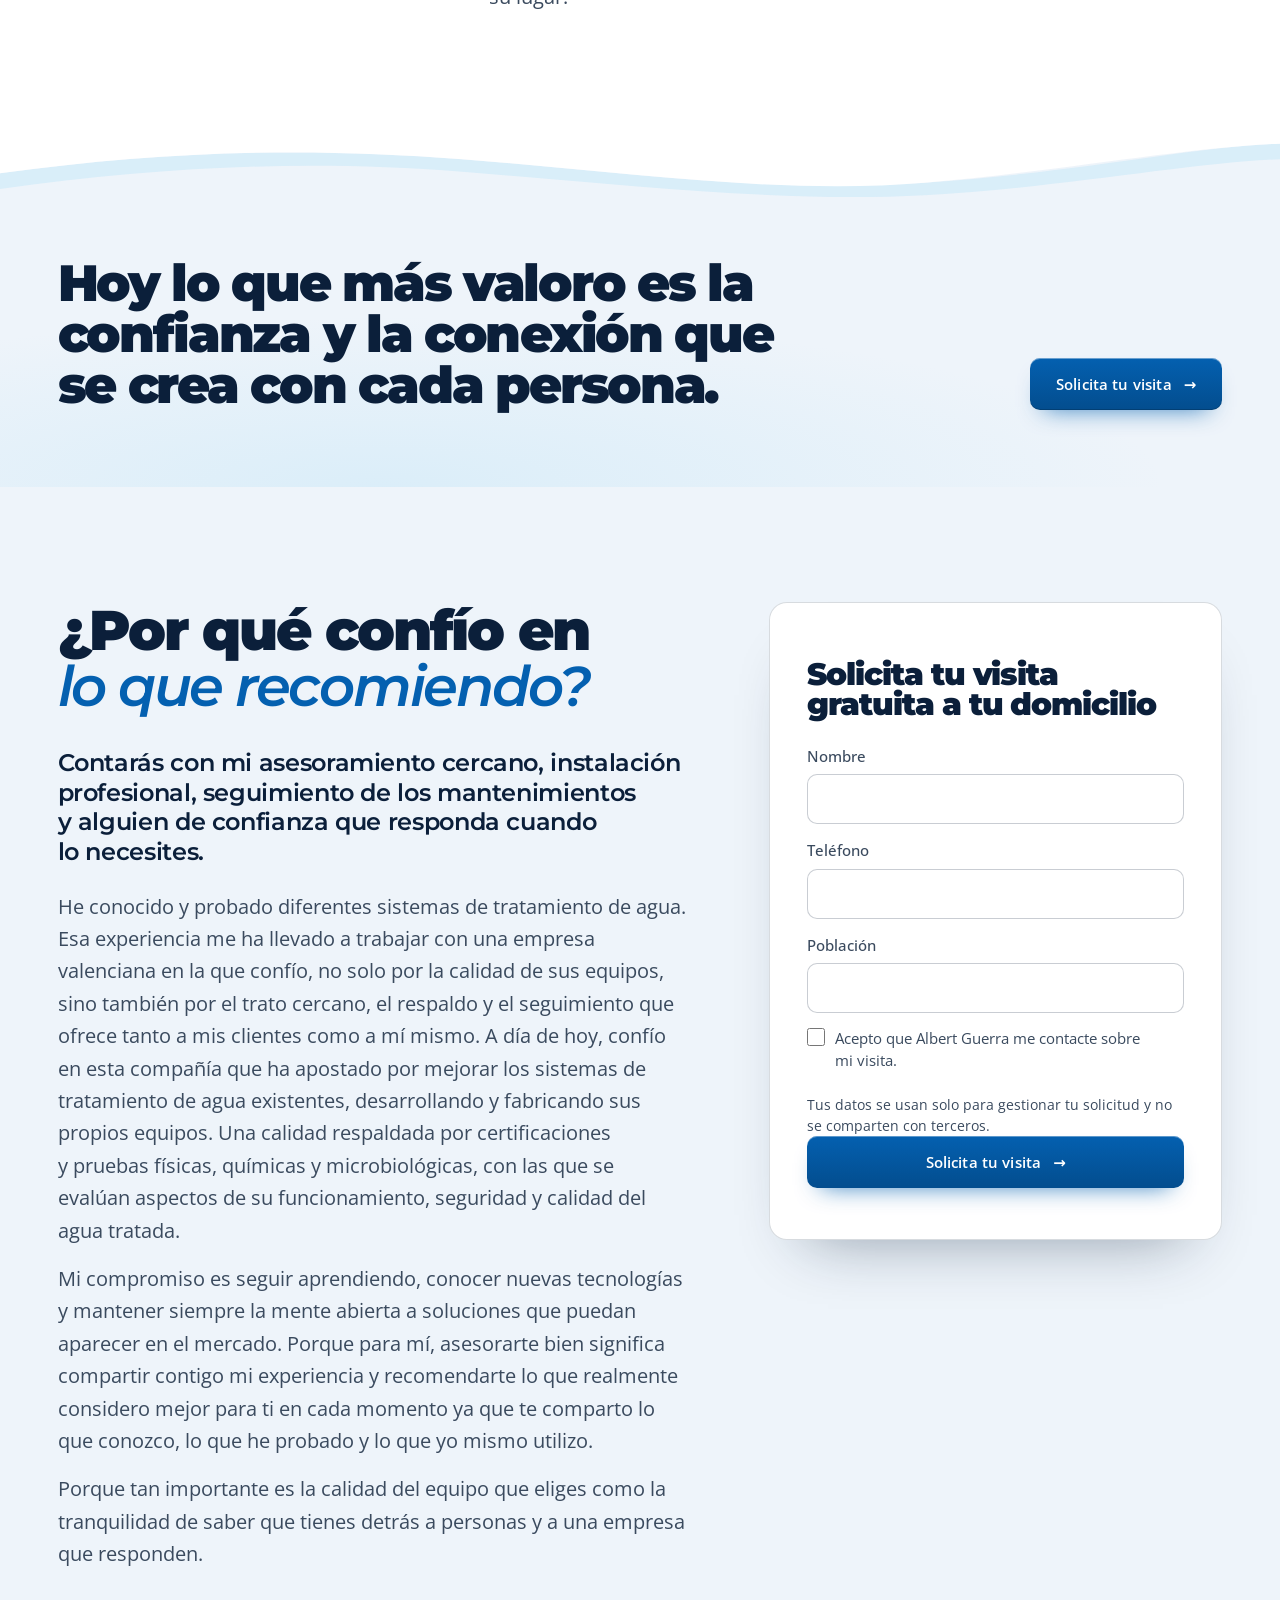
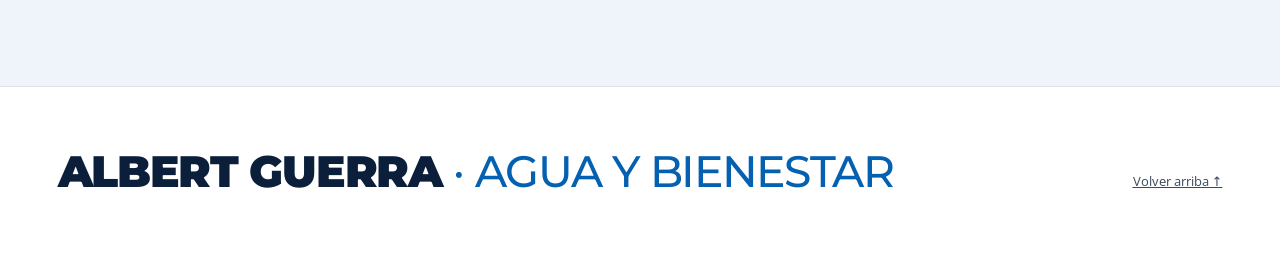
